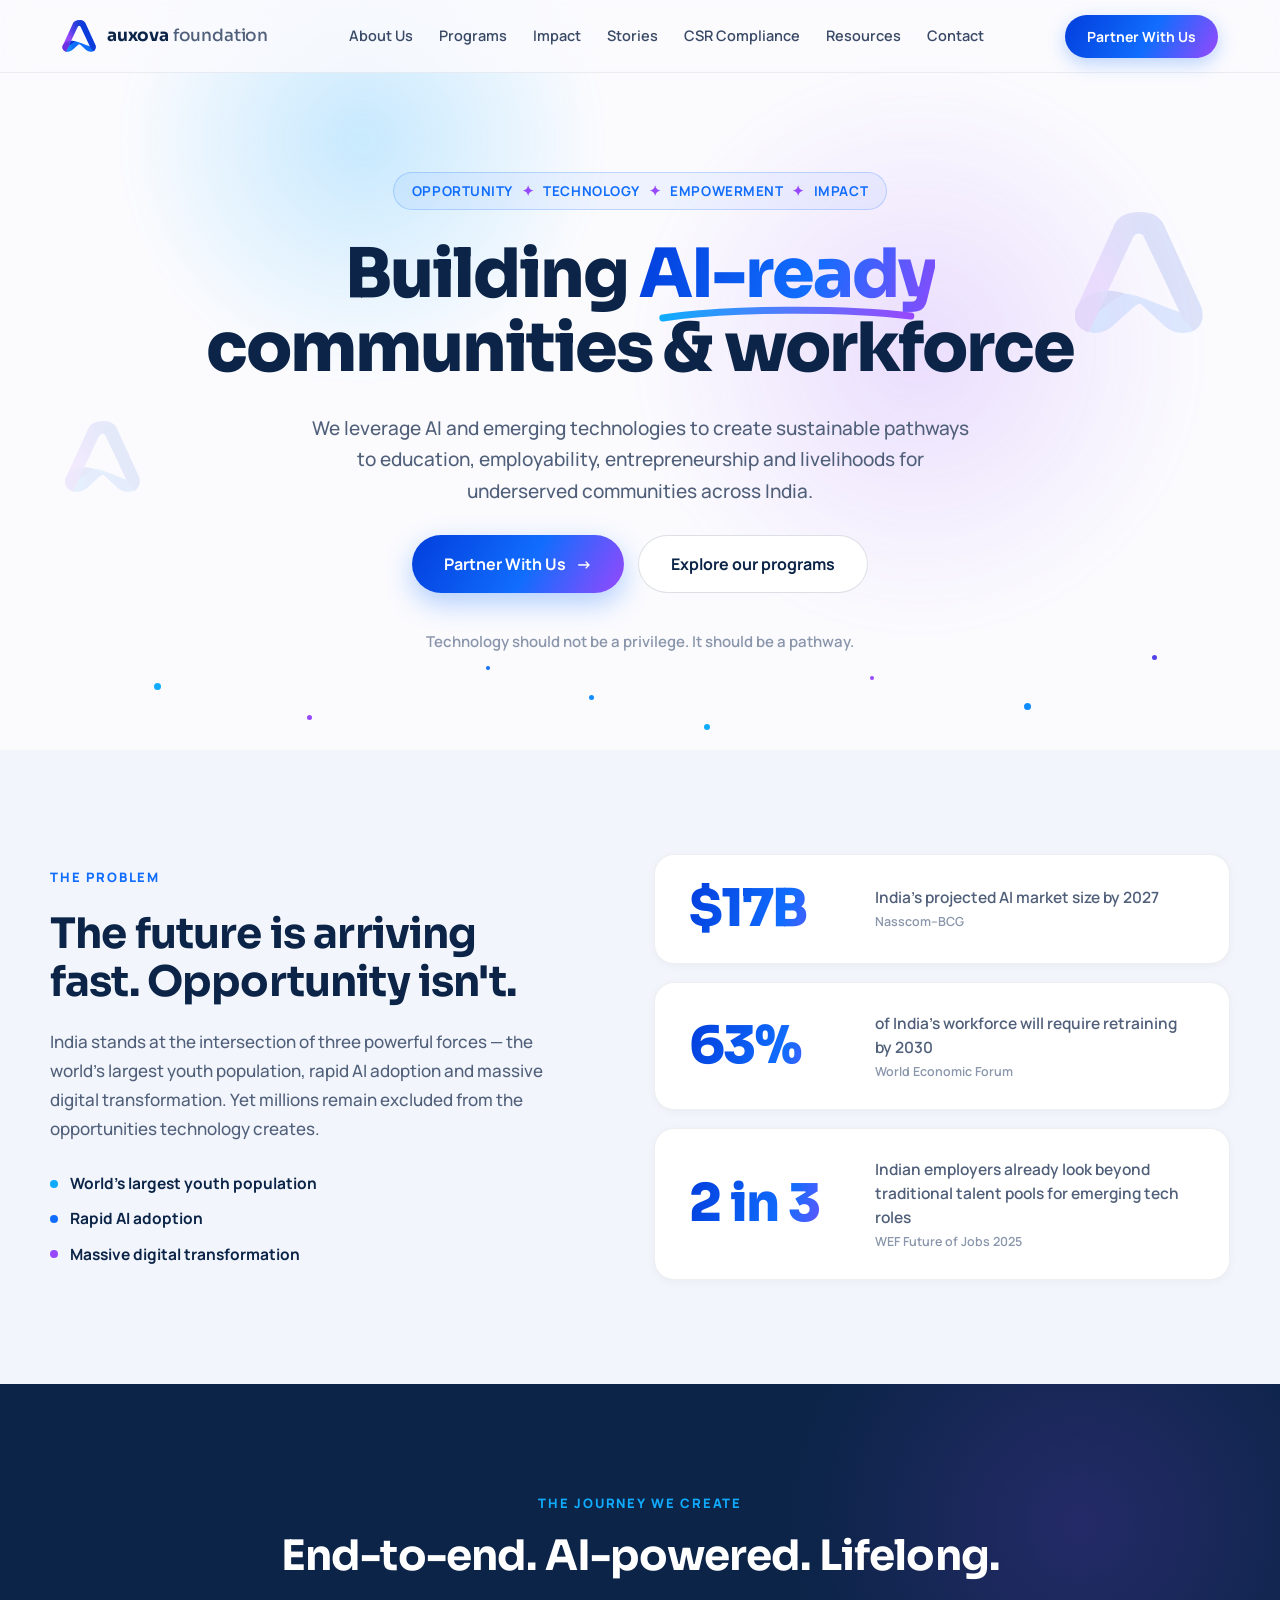
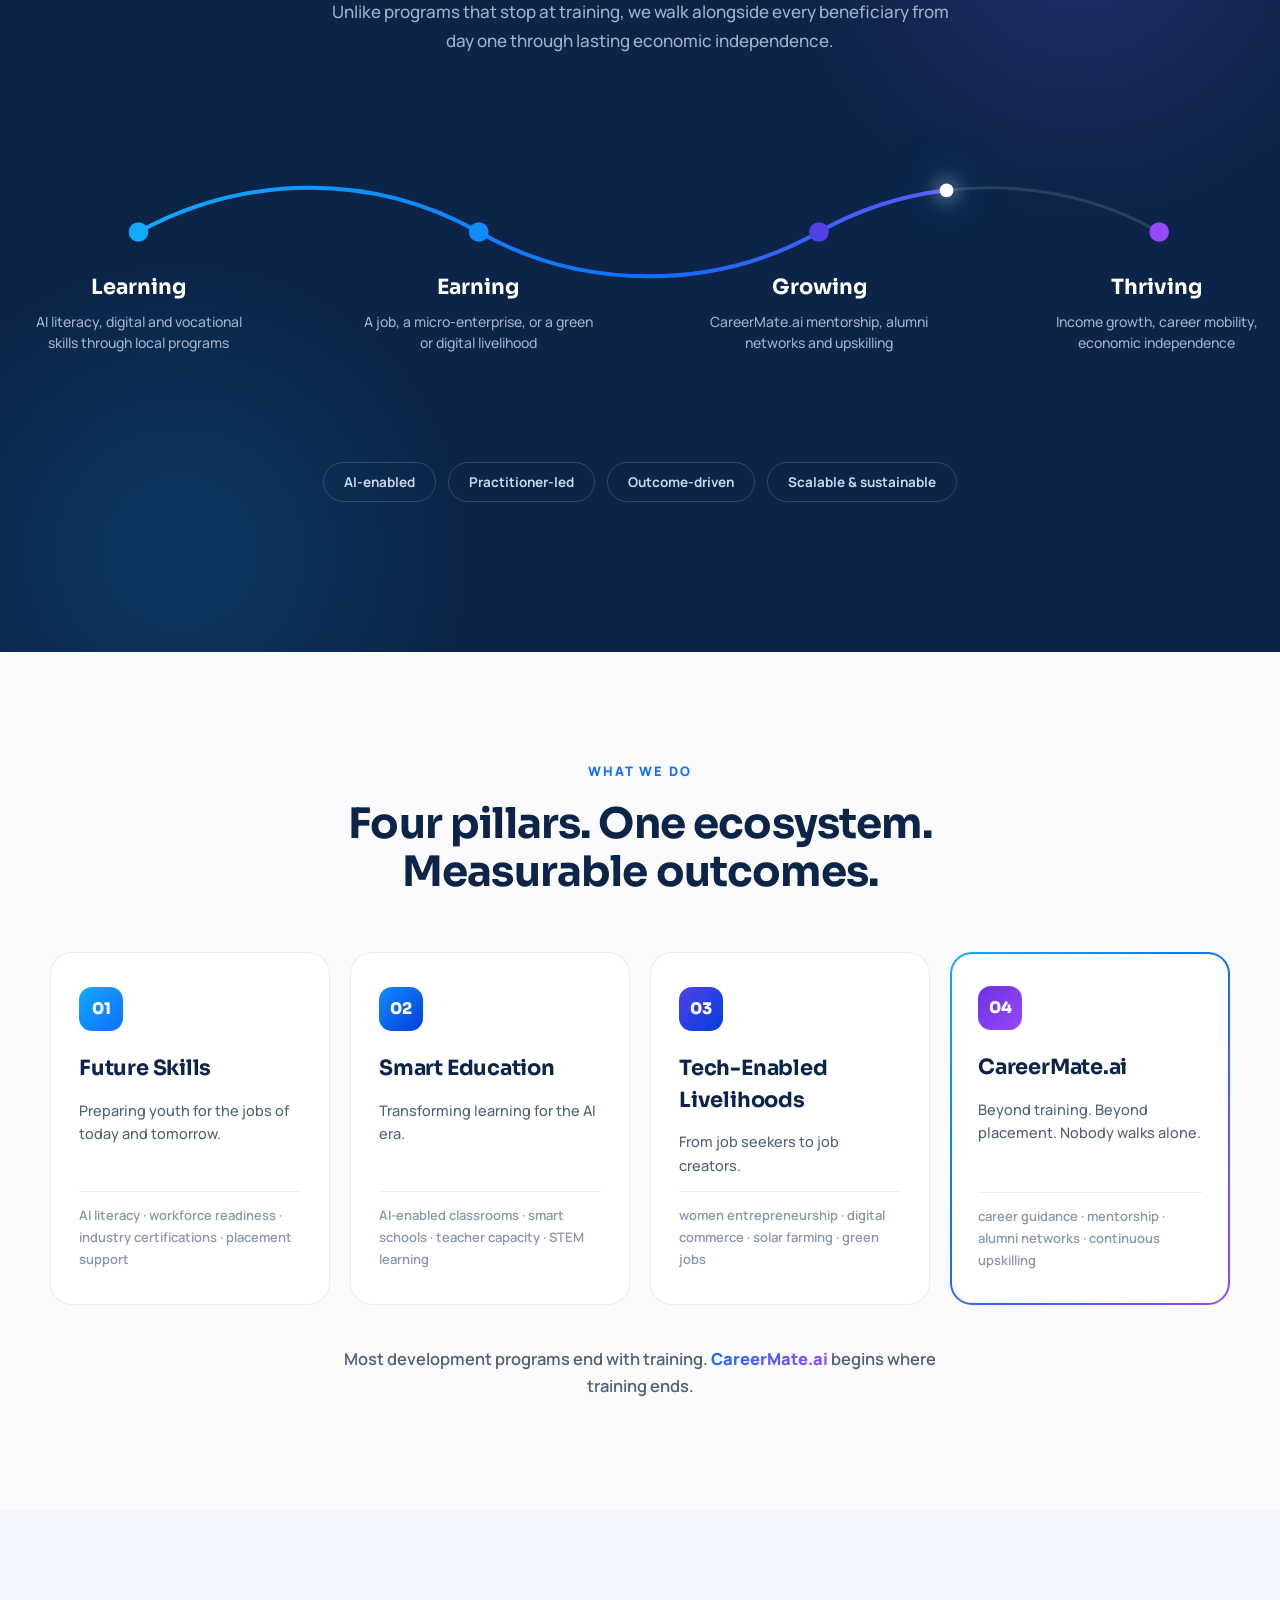
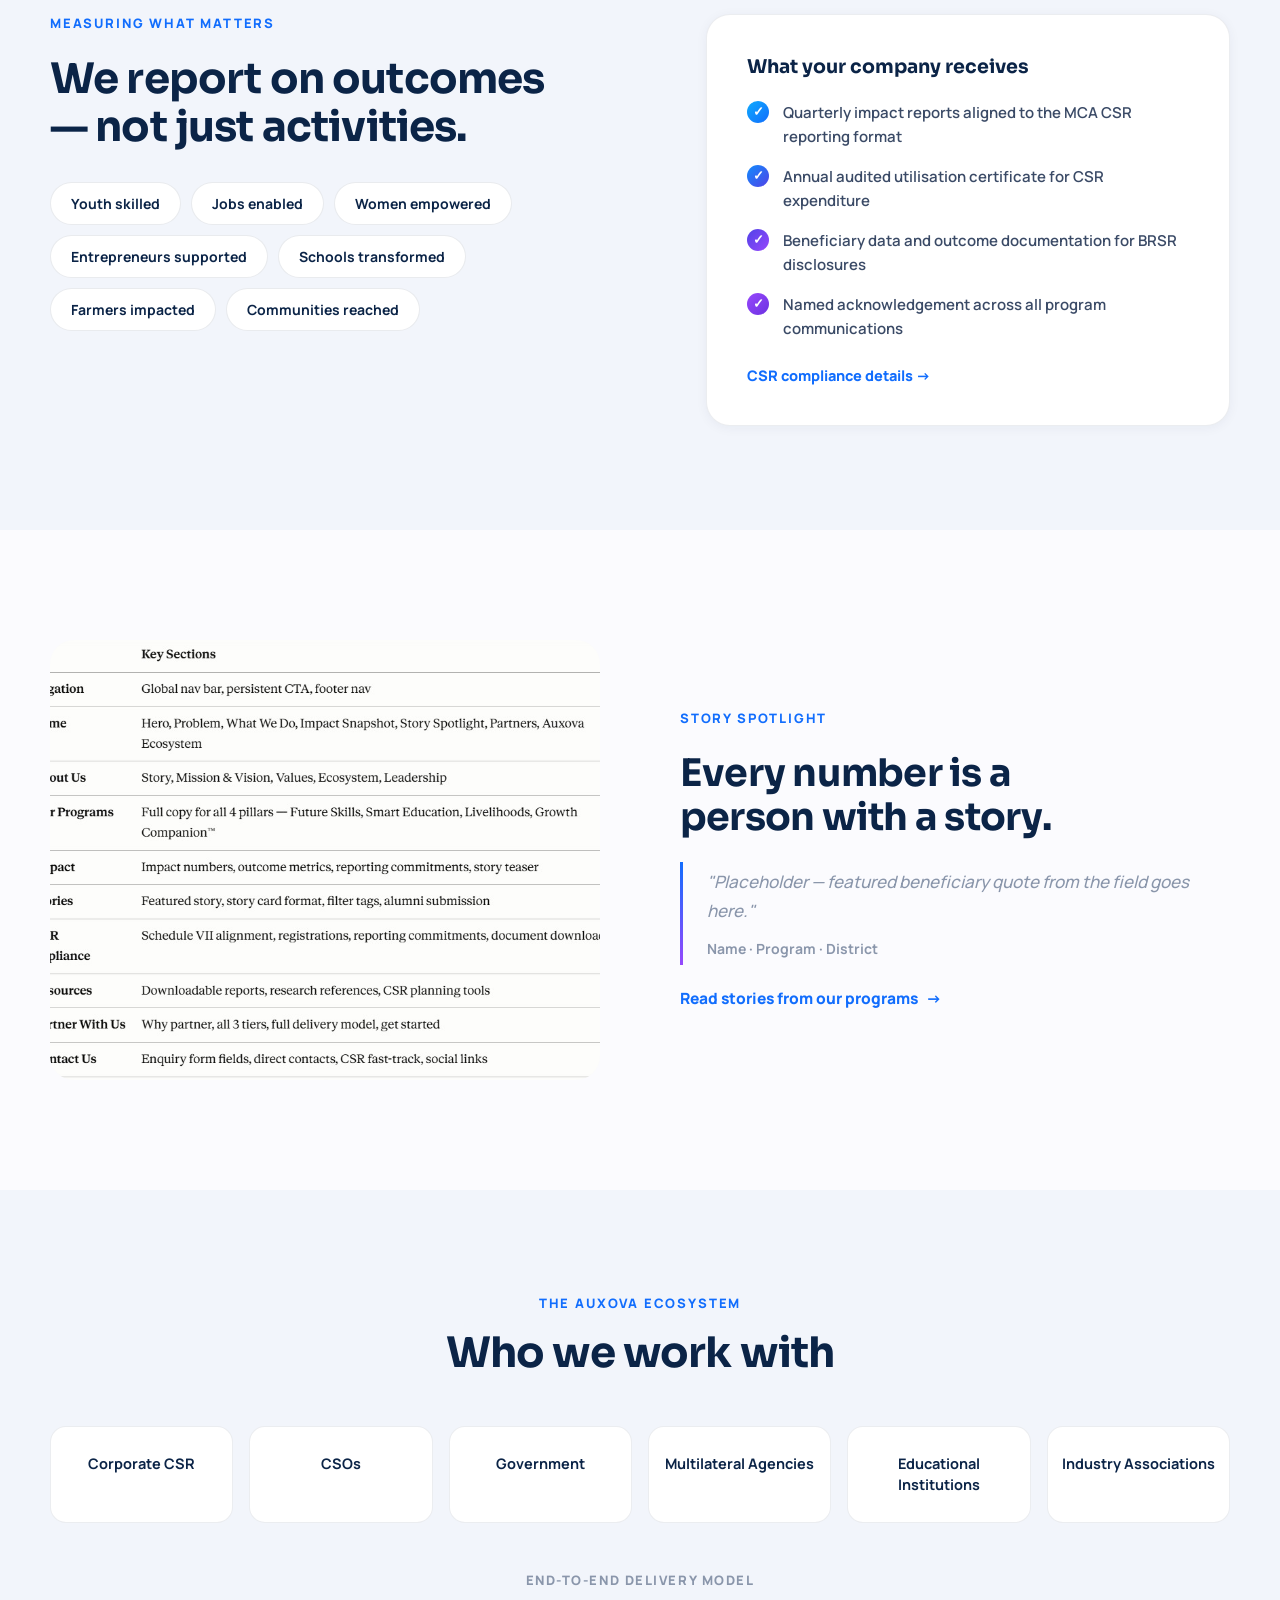
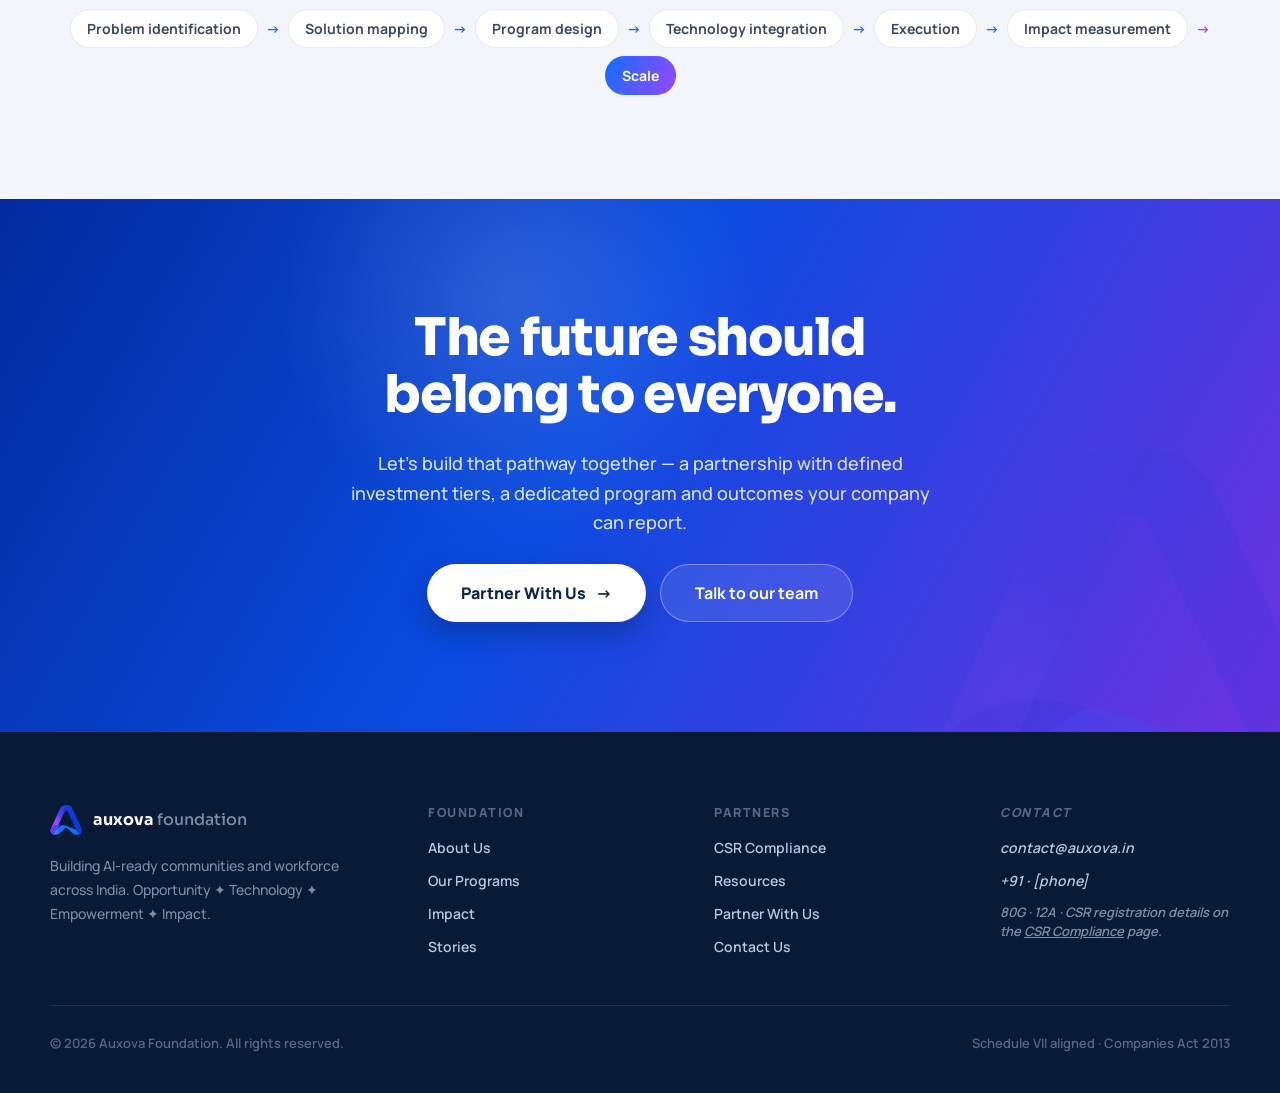
==== index.html @ a500183c "Initial commit: Auxova Foundation website Complete static website with all sections: navigation, her" ====
<!DOCTYPE html>
<html lang="en">
<head>
  <meta charset="UTF-8">
  <meta name="viewport" content="width=device-width, initial-scale=1.0">
  <meta http-equiv="X-UA-Compatible" content="IE=edge">

  <title>Auxova Foundation — Building AI-Ready Communities & Workforce</title>
  <meta name="description" content="Auxova Foundation leverages AI and emerging technologies to create sustainable pathways to education, employability, entrepreneurship and livelihoods for underserved communities across India.">
  <meta name="keywords" content="CSR India, AI education, vocational training, digital skilling, Schedule VII, Section 8 company, nonprofit India">
  <meta name="author" content="Auxova Foundation">
  <meta name="robots" content="index, follow">

  <!-- Open Graph -->
  <meta property="og:type" content="website">
  <meta property="og:url" content="https://auxova.in/">
  <meta property="og:title" content="Auxova Foundation — Building AI-Ready Communities & Workforce">
  <meta property="og:description" content="We leverage AI and emerging technologies to create sustainable pathways to education, employability, entrepreneurship and livelihoods for underserved communities across India.">
  <meta property="og:image" content="https://auxova.in/assets/og-image.jpg">
  <meta property="og:site_name" content="Auxova Foundation">

  <!-- Twitter Card -->
  <meta name="twitter:card" content="summary_large_image">
  <meta name="twitter:title" content="Auxova Foundation — Building AI-Ready Communities & Workforce">
  <meta name="twitter:description" content="We leverage AI and emerging technologies to create sustainable pathways to education, employability, entrepreneurship and livelihoods for underserved communities across India.">
  <meta name="twitter:image" content="https://auxova.in/assets/og-image.jpg">

  <!-- Favicon -->
  <link rel="icon" type="image/svg+xml" href="assets/auxova-mark.svg">
  <link rel="shortcut icon" href="assets/auxova-mark.svg">
  <link rel="apple-touch-icon" href="assets/auxova-mark.svg">

  <!-- Canonical -->
  <link rel="canonical" href="https://auxova.in/">

  <!-- Google Fonts -->
  <link rel="preconnect" href="https://fonts.googleapis.com">
  <link rel="preconnect" href="https://fonts.gstatic.com" crossorigin>
  <link href="https://fonts.googleapis.com/css2?family=Sora:wght@500;600;700;800&family=Manrope:wght@400;500;600;700;800&display=swap" rel="stylesheet">

  <!-- Stylesheet -->
  <link rel="stylesheet" href="css/style.css">
</head>
<body>

  <!-- ══════════════════════════════════════════════
       NAVIGATION
       ══════════════════════════════════════════════ -->
  <nav class="ax-nav" role="navigation" aria-label="Main navigation">
    <div class="ax-navbar">

      <!-- Logo -->
      <a href="#top" class="ax-nav-logo" aria-label="Auxova Foundation home">
        <img src="assets/auxova-mark.svg" alt="Auxova Foundation" width="34" height="34">
        <span class="ax-nav-logo-text">auxova <span>foundation</span></span>
      </a>

      <!-- Desktop Nav Links -->
      <nav class="ax-navlinks" aria-label="Site sections">
        <a href="#pillars">About Us</a>
        <a href="#pillars">Programs</a>
        <a href="#impact">Impact</a>
        <a href="#stories">Stories</a>
        <a href="#impact">CSR Compliance</a>
        <a href="#stories">Resources</a>
        <a href="#contact">Contact</a>
      </nav>

      <!-- CTA -->
      <a href="#contact" class="ax-navcta" aria-label="Partner with Auxova Foundation">Partner With Us</a>

      <!-- Hamburger (mobile) -->
      <button
        id="ax-hamburger"
        class="ax-hamburger"
        aria-label="Open navigation menu"
        aria-expanded="false"
        aria-controls="ax-mobile-menu"
      >
        <span aria-hidden="true"></span>
        <span aria-hidden="true"></span>
        <span aria-hidden="true"></span>
      </button>
    </div>

    <!-- Mobile Menu -->
    <div id="ax-mobile-menu" class="ax-mobile-menu" role="menu" aria-label="Mobile navigation">
      <a href="#pillars" role="menuitem">About Us</a>
      <a href="#pillars" role="menuitem">Programs</a>
      <a href="#impact" role="menuitem">Impact</a>
      <a href="#stories" role="menuitem">Stories</a>
      <a href="#impact" role="menuitem">CSR Compliance</a>
      <a href="#stories" role="menuitem">Resources</a>
      <a href="#contact" role="menuitem">Contact</a>
    </div>
  </nav>

  <!-- ══════════════════════════════════════════════
       HERO
       ══════════════════════════════════════════════ -->
  <header id="top" class="ax-hero" aria-label="Hero section">

    <!-- Background orbs -->
    <div class="ax-hero-orb ax-hero-orb--left" aria-hidden="true"></div>
    <div class="ax-hero-orb ax-hero-orb--right" aria-hidden="true"></div>

    <!-- Floating decorative marks (desktop only) -->
    <img
      class="ax-hero-mark ax-hero-mark--right"
      src="assets/auxova-mark.svg"
      alt=""
      aria-hidden="true"
    >
    <img
      class="ax-hero-mark ax-hero-mark--left"
      src="assets/auxova-mark.svg"
      alt=""
      aria-hidden="true"
    >

    <!-- Particle dots -->
    <div class="ax-hero-particles" aria-hidden="true">
      <span class="ax-particle" style="left:12%;bottom:60px;width:7px;height:7px;background:#10ABFD;animation:axParticle 11s linear 0s infinite;"></span>
      <span class="ax-particle" style="left:24%;bottom:30px;width:5px;height:5px;background:#9748FC;animation:axParticle 14s linear 2.2s infinite;"></span>
      <span class="ax-particle" style="left:38%;bottom:80px;width:4px;height:4px;background:#116DFD;animation:axParticle 12s linear 4.6s infinite;"></span>
      <span class="ax-particle" style="left:55%;bottom:20px;width:6px;height:6px;background:#10ABFD;animation:axParticle 13s linear 1.1s infinite;"></span>
      <span class="ax-particle" style="left:68%;bottom:70px;width:4px;height:4px;background:#9748FC;animation:axParticle 10s linear 3.4s infinite;"></span>
      <span class="ax-particle" style="left:80%;bottom:40px;width:7px;height:7px;background:#118CFD;animation:axParticle 15s linear 5.8s infinite;"></span>
      <span class="ax-particle" style="left:90%;bottom:90px;width:5px;height:5px;background:#5042E7;animation:axParticle 12s linear 7.2s infinite;"></span>
      <span class="ax-particle" style="left:46%;bottom:50px;width:5px;height:5px;background:#118CFD;animation:axParticle 16s linear 8.5s infinite;"></span>
    </div>

    <!-- Hero Content -->
    <div class="ax-hero-content">

      <!-- Tag pill -->
      <div class="ax-hero-tag" role="text">
        <span>OPPORTUNITY</span>
        <span class="diamond" aria-hidden="true">✦</span>
        <span>TECHNOLOGY</span>
        <span class="diamond" aria-hidden="true">✦</span>
        <span>EMPOWERMENT</span>
        <span class="diamond" aria-hidden="true">✦</span>
        <span>IMPACT</span>
      </div>

      <!-- H1 -->
      <h1 class="ax-hero-h1">
        Building
        <span class="ax-shimmer-text">
          AI-ready
          <!-- SVG underline beneath AI-ready -->
          <svg
            class="ax-underline-svg"
            viewBox="0 0 260 22"
            aria-hidden="true"
            focusable="false"
          >
            <defs>
              <linearGradient id="axhg" x1="0" y1="0" x2="1" y2="0">
                <stop offset="0" stop-color="#10ABFD"></stop>
                <stop offset="1" stop-color="#9748FC"></stop>
              </linearGradient>
            </defs>
            <path
              class="ax-underline-path"
              d="M 6 14 C 70 4 190 4 254 12"
              fill="none"
              stroke="url(#axhg)"
              stroke-width="7"
              stroke-linecap="round"
              pathLength="1"
              stroke-dasharray="1"
              stroke-dashoffset="1"
            ></path>
          </svg>
        </span>
        communities &amp; workforce
      </h1>

      <!-- Subtitle -->
      <p class="ax-hero-sub">
        We leverage AI and emerging technologies to create sustainable pathways to education, employability, entrepreneurship and livelihoods for underserved communities across India.
      </p>

      <!-- CTAs -->
      <div class="ax-hero-ctas">
        <a href="#contact" class="ax-btn-primary">
          Partner With Us <span aria-hidden="true">→</span>
        </a>
        <a href="#pillars" class="ax-btn-secondary">
          Explore our programs
        </a>
      </div>

      <!-- Tagline -->
      <p class="ax-hero-tagline">
        Technology should not be a privilege. It should be a pathway.
      </p>
    </div>
  </header>

  <!-- ══════════════════════════════════════════════
       PROBLEM SECTION
       ══════════════════════════════════════════════ -->
  <section id="problem" class="ax-problem" aria-labelledby="problem-title">
    <div class="ax-container ax-problem-grid">

      <!-- Left: Text -->
      <div class="ax-problem-left" data-reveal="0">
        <span class="ax-label">The Problem</span>
        <h2 id="problem-title" class="ax-h2">
          The future is arriving fast. Opportunity isn't.
        </h2>
        <p style="font-size:17px;line-height:1.7;color:#51607A;font-weight:500;text-wrap:pretty;">
          India stands at the intersection of three powerful forces — the world's largest youth population, rapid AI adoption and massive digital transformation. Yet millions remain excluded from the opportunities technology creates.
        </p>
        <ul class="ax-bullets" aria-label="Key challenges">
          <li class="ax-bullet">
            <span class="ax-bullet-dot" style="background:#10ABFD;" aria-hidden="true"></span>
            World's largest youth population
          </li>
          <li class="ax-bullet">
            <span class="ax-bullet-dot" style="background:#116DFD;" aria-hidden="true"></span>
            Rapid AI adoption
          </li>
          <li class="ax-bullet">
            <span class="ax-bullet-dot" style="background:#9748FC;" aria-hidden="true"></span>
            Massive digital transformation
          </li>
        </ul>
      </div>

      <!-- Right: Stat Cards -->
      <div id="ax-stats" class="ax-stat-cards" aria-label="Key statistics">

        <div class="ax-stat-card" data-reveal="0">
          <div class="ax-stat-num" aria-label="17 billion dollars">
            $<span id="counter-17">0</span>B
          </div>
          <div class="ax-stat-desc">
            India's projected AI market size by 2027
            <span class="ax-stat-source">Nasscom–BCG</span>
          </div>
        </div>

        <div class="ax-stat-card" data-reveal="120">
          <div class="ax-stat-num" aria-label="63 percent">
            <span id="counter-63">0</span>%
          </div>
          <div class="ax-stat-desc">
            of India's workforce will require retraining by 2030
            <span class="ax-stat-source">World Economic Forum</span>
          </div>
        </div>

        <div class="ax-stat-card" data-reveal="240">
          <div class="ax-stat-num" aria-label="2 in 3">2 in 3</div>
          <div class="ax-stat-desc">
            Indian employers already look beyond traditional talent pools for emerging tech roles
            <span class="ax-stat-source">WEF Future of Jobs 2025</span>
          </div>
        </div>

      </div>
    </div>
  </section>

  <!-- ══════════════════════════════════════════════
       JOURNEY SECTION
       ══════════════════════════════════════════════ -->
  <section id="ax-journey" class="ax-journey" aria-labelledby="journey-title">

    <!-- Corner orbs -->
    <div class="ax-journey-orb ax-journey-orb--tr" aria-hidden="true"></div>
    <div class="ax-journey-orb ax-journey-orb--bl" aria-hidden="true"></div>

    <div class="ax-container" style="position:relative;">

      <!-- Header -->
      <div class="ax-journey-header" data-reveal="0">
        <span class="ax-label" style="color:#10ABFD;">The Journey We Create</span>
        <h2 id="journey-title" class="ax-h2" style="color:#fff;">
          End-to-end. AI-powered. Lifelong.
        </h2>
        <p class="ax-journey-subtitle">
          Unlike programs that stop at training, we walk alongside every beneficiary from day one through lasting economic independence.
        </p>
      </div>

      <!-- SVG Path + Labels -->
      <div class="ax-journey-wrap" aria-label="Learning journey: Learning, Earning, Growing, Thriving">

        <svg
          class="ax-journey-svg"
          viewBox="0 0 1200 300"
          aria-hidden="true"
          focusable="false"
          role="img"
        >
          <defs>
            <linearGradient id="axjg" x1="0" y1="0" x2="1" y2="0">
              <stop offset="0" stop-color="#10ABFD"></stop>
              <stop offset="0.5" stop-color="#116DFD"></stop>
              <stop offset="1" stop-color="#9748FC"></stop>
            </linearGradient>
          </defs>

          <!-- Background path -->
          <path
            d="M 90 150 C 200 90 330 90 436 150 C 542 210 676 210 782 150 C 888 90 1022 90 1128 150"
            fill="none"
            stroke="rgba(255,255,255,0.12)"
            stroke-width="3"
            stroke-linecap="round"
          ></path>

          <!-- Animated gradient path -->
          <path
            id="ax-journey-path"
            d="M 90 150 C 200 90 330 90 436 150 C 542 210 676 210 782 150 C 888 90 1022 90 1128 150"
            fill="none"
            stroke="url(#axjg)"
            stroke-width="4"
            stroke-linecap="round"
            pathLength="1"
            stroke-dasharray="1"
            stroke-dashoffset="1"
          ></path>

          <!-- Node circles (filled) -->
          <circle cx="90"   cy="150" r="9" fill="#10ABFD"></circle>
          <circle cx="436"  cy="150" r="9" fill="#118CFD"></circle>
          <circle cx="782"  cy="150" r="9" fill="#5042E7"></circle>
          <circle cx="1128" cy="150" r="9" fill="#9748FC"></circle>

          <!-- Node pulse rings -->
          <circle
            cx="90" cy="150" r="9"
            class="ax-node-pulse"
            stroke="#10ABFD"
            style="transform-origin:90px 150px;animation:axPulse 2.6s ease-out infinite;"
          ></circle>
          <circle
            cx="436" cy="150" r="9"
            class="ax-node-pulse"
            stroke="#118CFD"
            style="transform-origin:436px 150px;animation:axPulse 2.6s ease-out .65s infinite;"
          ></circle>
          <circle
            cx="782" cy="150" r="9"
            class="ax-node-pulse"
            stroke="#5042E7"
            style="transform-origin:782px 150px;animation:axPulse 2.6s ease-out 1.3s infinite;"
          ></circle>
          <circle
            cx="1128" cy="150" r="9"
            class="ax-node-pulse"
            stroke="#9748FC"
            style="transform-origin:1128px 150px;animation:axPulse 2.6s ease-out 1.95s infinite;"
          ></circle>

          <!-- Traveling dot (hidden until animation starts) -->
          <circle
            id="ax-journey-dot"
            cx="90" cy="150" r="7"
            fill="#ffffff"
            style="display:none;filter:drop-shadow(0 0 10px rgba(255,255,255,.9)) drop-shadow(0 0 22px rgba(17,140,253,.8));"
          ></circle>
        </svg>

        <!-- Journey Labels -->
        <div class="ax-journey-labels" role="list">

          <div class="ax-journey-label" role="listitem" style="left:7.5%;">
            <span class="ax-journey-label-title">Learning</span>
            <span class="ax-journey-label-desc">AI literacy, digital and vocational skills through local programs</span>
          </div>

          <div class="ax-journey-label" role="listitem" style="left:36.3%;">
            <span class="ax-journey-label-title">Earning</span>
            <span class="ax-journey-label-desc">A job, a micro-enterprise, or a green or digital livelihood</span>
          </div>

          <div class="ax-journey-label" role="listitem" style="left:65.2%;">
            <span class="ax-journey-label-title">Growing</span>
            <span class="ax-journey-label-desc">CareerMate.ai mentorship, alumni networks and upskilling</span>
          </div>

          <div class="ax-journey-label" role="listitem" style="left:93.8%;">
            <span class="ax-journey-label-title">Thriving</span>
            <span class="ax-journey-label-desc">Income growth, career mobility, economic independence</span>
          </div>

        </div>
      </div>

      <!-- Chips -->
      <div class="ax-journey-chips" data-reveal="0" aria-label="Program attributes">
        <span class="ax-journey-chip">AI-enabled</span>
        <span class="ax-journey-chip">Practitioner-led</span>
        <span class="ax-journey-chip">Outcome-driven</span>
        <span class="ax-journey-chip">Scalable &amp; sustainable</span>
      </div>

    </div>
  </section>

  <!-- ══════════════════════════════════════════════
       PILLARS — WHAT WE DO
       ══════════════════════════════════════════════ -->
  <section id="pillars" class="ax-pillars" aria-labelledby="pillars-title">
    <div class="ax-container">

      <div class="ax-pillars-header" data-reveal="0">
        <span class="ax-label">What We Do</span>
        <h2 id="pillars-title" class="ax-h2">
          Four pillars. One ecosystem.<br>Measurable outcomes.
        </h2>
      </div>

      <div class="ax-cards-grid" role="list" aria-label="Program pillars">

        <!-- Card 1: Future Skills -->
        <article class="ax-pillar-card" data-reveal="0" role="listitem">
          <div
            class="ax-pillar-badge"
            style="background:linear-gradient(135deg,#10ABFD,#116DFD);"
            aria-hidden="true"
          >01</div>
          <h3 class="ax-pillar-h3">Future Skills</h3>
          <p class="ax-pillar-desc">Preparing youth for the jobs of today and tomorrow.</p>
          <p class="ax-pillar-tags">AI literacy · workforce readiness · industry certifications · placement support</p>
        </article>

        <!-- Card 2: Smart Education -->
        <article class="ax-pillar-card" data-reveal="100" role="listitem">
          <div
            class="ax-pillar-badge"
            style="background:linear-gradient(135deg,#118CFD,#023EDC);"
            aria-hidden="true"
          >02</div>
          <h3 class="ax-pillar-h3">Smart Education</h3>
          <p class="ax-pillar-desc">Transforming learning for the AI era.</p>
          <p class="ax-pillar-tags">AI-enabled classrooms · smart schools · teacher capacity · STEM learning</p>
        </article>

        <!-- Card 3: Tech-Enabled Livelihoods -->
        <article class="ax-pillar-card" data-reveal="200" role="listitem">
          <div
            class="ax-pillar-badge"
            style="background:linear-gradient(135deg,#5042E7,#023EDC);"
            aria-hidden="true"
          >03</div>
          <h3 class="ax-pillar-h3">Tech-Enabled Livelihoods</h3>
          <p class="ax-pillar-desc">From job seekers to job creators.</p>
          <p class="ax-pillar-tags">women entrepreneurship · digital commerce · solar farming · green jobs</p>
        </article>

        <!-- Card 4: CareerMate.ai (gradient border) -->
        <div class="ax-pillar-card--gradient-border" data-reveal="300" role="listitem">
          <article class="ax-pillar-card--inner">
            <div
              class="ax-pillar-badge"
              style="background:linear-gradient(135deg,#6C31E1,#9748FC);"
              aria-hidden="true"
            >04</div>
            <h3 class="ax-pillar-h3">CareerMate.ai</h3>
            <p class="ax-pillar-desc">Beyond training. Beyond placement. Nobody walks alone.</p>
            <p class="ax-pillar-tags">career guidance · mentorship · alumni networks · continuous upskilling</p>
          </article>
        </div>

      </div>

      <p class="ax-pillars-footnote" data-reveal="0">
        Most development programs end with training.
        <span class="gradient-text">CareerMate.ai</span>
        begins where training ends.
      </p>

    </div>
  </section>

  <!-- ══════════════════════════════════════════════
       IMPACT SECTION
       ══════════════════════════════════════════════ -->
  <section id="impact" class="ax-impact" aria-labelledby="impact-title">
    <div class="ax-container ax-impact-grid">

      <!-- Left: Outcomes -->
      <div class="ax-impact-left" data-reveal="0">
        <span class="ax-label">Measuring What Matters</span>
        <h2 id="impact-title" class="ax-h2">
          We report on outcomes — not just activities.
        </h2>
        <div class="ax-impact-tags" role="list" aria-label="Impact categories">
          <span class="ax-impact-tag" role="listitem">Youth skilled</span>
          <span class="ax-impact-tag" role="listitem">Jobs enabled</span>
          <span class="ax-impact-tag" role="listitem">Women empowered</span>
          <span class="ax-impact-tag" role="listitem">Entrepreneurs supported</span>
          <span class="ax-impact-tag" role="listitem">Schools transformed</span>
          <span class="ax-impact-tag" role="listitem">Farmers impacted</span>
          <span class="ax-impact-tag" role="listitem">Communities reached</span>
        </div>
      </div>

      <!-- Right: What Companies Receive -->
      <div class="ax-impact-card" data-reveal="140">
        <h3 class="ax-impact-card-title">What your company receives</h3>
        <ul class="ax-check-list" aria-label="Benefits for corporate partners">

          <li class="ax-check-item">
            <span
              class="ax-check-icon"
              style="background:linear-gradient(135deg,#10ABFD,#116DFD);"
              aria-hidden="true"
            >&#10003;</span>
            <span class="ax-check-text">Quarterly impact reports aligned to the MCA CSR reporting format</span>
          </li>

          <li class="ax-check-item">
            <span
              class="ax-check-icon"
              style="background:linear-gradient(135deg,#118CFD,#5042E7);"
              aria-hidden="true"
            >&#10003;</span>
            <span class="ax-check-text">Annual audited utilisation certificate for CSR expenditure</span>
          </li>

          <li class="ax-check-item">
            <span
              class="ax-check-icon"
              style="background:linear-gradient(135deg,#5042E7,#9748FC);"
              aria-hidden="true"
            >&#10003;</span>
            <span class="ax-check-text">Beneficiary data and outcome documentation for BRSR disclosures</span>
          </li>

          <li class="ax-check-item">
            <span
              class="ax-check-icon"
              style="background:linear-gradient(135deg,#9748FC,#6C31E1);"
              aria-hidden="true"
            >&#10003;</span>
            <span class="ax-check-text">Named acknowledgement across all program communications</span>
          </li>

        </ul>
        <a href="#contact" class="ax-impact-link">CSR compliance details &#8594;</a>
      </div>

    </div>
  </section>

  <!-- ══════════════════════════════════════════════
       STORY SPOTLIGHT
       ══════════════════════════════════════════════ -->
  <section id="stories" class="ax-stories" aria-labelledby="stories-title">
    <div class="ax-container ax-stories-grid">

      <!-- Left: Photo -->
      <div data-reveal="0">
        <img
          class="ax-story-image"
          src="assets/story-photo.jpeg"
          alt="A program beneficiary at an Auxova Foundation field program"
          loading="lazy"
        >
      </div>

      <!-- Right: Quote -->
      <div class="ax-story-right" data-reveal="140">
        <span class="ax-label">Story Spotlight</span>
        <h2 id="stories-title" class="ax-story-h2">
          Every number is a person with a story.
        </h2>

        <blockquote class="ax-blockquote">
          <p>"Placeholder — featured beneficiary quote from the field goes here."</p>
          <cite>Name &middot; Program &middot; District</cite>
        </blockquote>

        <a href="#stories" class="ax-story-link">
          Read stories from our programs <span aria-hidden="true">&#8594;</span>
        </a>
      </div>

    </div>
  </section>

  <!-- ══════════════════════════════════════════════
       PARTNERS + DELIVERY MODEL
       ══════════════════════════════════════════════ -->
  <section id="partners" class="ax-partners" aria-labelledby="partners-title">
    <div class="ax-container ax-partners-inner">

      <!-- Header -->
      <div class="ax-partners-header" data-reveal="0">
        <span class="ax-label">The Auxova Ecosystem</span>
        <h2 id="partners-title" class="ax-h2">Who we work with</h2>
      </div>

      <!-- Partner type cards -->
      <div class="ax-partner-cards" data-reveal="80" role="list" aria-label="Partner types">
        <div class="ax-partner-card" role="listitem">Corporate CSR</div>
        <div class="ax-partner-card" role="listitem">CSOs</div>
        <div class="ax-partner-card" role="listitem">Government</div>
        <div class="ax-partner-card" role="listitem">Multilateral Agencies</div>
        <div class="ax-partner-card" role="listitem">Educational Institutions</div>
        <div class="ax-partner-card" role="listitem">Industry Associations</div>
      </div>

      <!-- Delivery Model Flow -->
      <div class="ax-delivery-model" data-reveal="160">
        <span class="ax-delivery-label">End-to-End Delivery Model</span>
        <div class="ax-delivery-flow" role="list" aria-label="Delivery model steps">
          <span class="ax-delivery-step" role="listitem">Problem identification</span>
          <span class="ax-delivery-arrow" aria-hidden="true">&#8594;</span>
          <span class="ax-delivery-step" role="listitem">Solution mapping</span>
          <span class="ax-delivery-arrow" aria-hidden="true">&#8594;</span>
          <span class="ax-delivery-step" role="listitem">Program design</span>
          <span class="ax-delivery-arrow" aria-hidden="true">&#8594;</span>
          <span class="ax-delivery-step" role="listitem">Technology integration</span>
          <span class="ax-delivery-arrow" aria-hidden="true">&#8594;</span>
          <span class="ax-delivery-step" role="listitem">Execution</span>
          <span class="ax-delivery-arrow" aria-hidden="true">&#8594;</span>
          <span class="ax-delivery-step" role="listitem">Impact measurement</span>
          <span class="ax-delivery-arrow ax-delivery-arrow--purple" aria-hidden="true">&#8594;</span>
          <span class="ax-delivery-step ax-delivery-step--cta" role="listitem">Scale</span>
        </div>
      </div>

    </div>
  </section>

  <!-- ══════════════════════════════════════════════
       CTA SECTION
       ══════════════════════════════════════════════ -->
  <section id="contact" class="ax-cta" aria-labelledby="cta-title">

    <!-- Decorative elements -->
    <img
      class="ax-cta-mark"
      src="assets/auxova-mark.svg"
      alt=""
      aria-hidden="true"
    >
    <div class="ax-cta-orb" aria-hidden="true"></div>

    <!-- Content -->
    <div class="ax-cta-content" data-reveal="0">
      <h2 id="cta-title" class="ax-h2-big">
        The future should belong to everyone.
      </h2>
      <p class="ax-cta-sub">
        Let's build that pathway together — a partnership with defined investment tiers, a dedicated program and outcomes your company can report.
      </p>
      <div class="ax-cta-buttons">
        <a href="#contact" class="ax-btn-cta-primary">
          Partner With Us <span aria-hidden="true">&#8594;</span>
        </a>
        <a href="#contact" class="ax-btn-cta-secondary">
          Talk to our team
        </a>
      </div>
    </div>

  </section>

  <!-- ══════════════════════════════════════════════
       FOOTER
       ══════════════════════════════════════════════ -->
  <footer class="ax-footer" aria-label="Site footer">
    <div class="ax-container">

      <div class="ax-footer-grid">

        <!-- Brand column -->
        <div class="ax-footer-brand">
          <div class="ax-footer-logo">
            <img src="assets/auxova-mark.svg" alt="Auxova Foundation" width="32" height="32">
            <span class="ax-footer-logo-text">
              auxova <span>foundation</span>
            </span>
          </div>
          <p class="ax-footer-tagline">
            Building AI-ready communities and workforce across India.
            Opportunity &#10022; Technology &#10022; Empowerment &#10022; Impact.
          </p>
        </div>

        <!-- Foundation links -->
        <nav class="ax-footer-col" aria-label="Foundation links">
          <span class="ax-footer-col-label">Foundation</span>
          <a href="#top">About Us</a>
          <a href="#pillars">Our Programs</a>
          <a href="#impact">Impact</a>
          <a href="#stories">Stories</a>
        </nav>

        <!-- Partner links -->
        <nav class="ax-footer-col" aria-label="Partner links">
          <span class="ax-footer-col-label">Partners</span>
          <a href="#impact">CSR Compliance</a>
          <a href="#stories">Resources</a>
          <a href="#contact">Partner With Us</a>
          <a href="#contact">Contact Us</a>
        </nav>

        <!-- Contact -->
        <address class="ax-footer-col-contact" aria-label="Contact information">
          <span class="ax-footer-col-label">Contact</span>
          <span>contact@auxova.in</span>
          <span>+91 &middot; [phone]</span>
          <span class="ax-footer-reg">
            80G &middot; 12A &middot; CSR registration details on the
            <a href="#impact" style="color:#7C8DA9;text-decoration:underline;">CSR Compliance</a> page.
          </span>
        </address>

      </div>

      <!-- Bottom bar -->
      <div class="ax-footer-bar">
        <span>&copy; 2026 Auxova Foundation. All rights reserved.</span>
        <span>Schedule VII aligned &middot; Companies Act 2013</span>
      </div>

    </div>
  </footer>

  <!-- JavaScript -->
  <script src="js/main.js"></script>

</body>
</html>
---- css/style.css ----
/* ============================================================
   Auxova Foundation — Global Stylesheet
   ============================================================ */

/* ---------- Reset & Base ---------- */
*, *::before, *::after {
  box-sizing: border-box;
  margin: 0;
  padding: 0;
}

html {
  scroll-behavior: smooth;
  -webkit-text-size-adjust: 100%;
}

body {
  font-family: 'Manrope', sans-serif;
  color: #0B2447;
  background: #FBFBFE;
  -webkit-font-smoothing: antialiased;
  -moz-osx-font-smoothing: grayscale;
  line-height: 1.5;
}

a {
  text-decoration: none;
  color: inherit;
}

img, svg {
  display: block;
  max-width: 100%;
}

button {
  font-family: inherit;
  cursor: pointer;
  border: none;
  background: none;
}

ul, ol {
  list-style: none;
}

::selection {
  background: #116DFD;
  color: #fff;
}

/* ---------- Keyframe Animations ---------- */
@keyframes axDrift1 {
  0%, 100% { transform: translate(0, 0) scale(1); }
  50% { transform: translate(60px, -40px) scale(1.15); }
}

@keyframes axDrift2 {
  0%, 100% { transform: translate(0, 0) scale(1); }
  50% { transform: translate(-70px, 50px) scale(1.1); }
}

@keyframes axPulse {
  0% { transform: scale(1); opacity: .55; }
  100% { transform: scale(2.2); opacity: 0; }
}

@keyframes axRise {
  from { opacity: 0; transform: translateY(28px); }
  to { opacity: 1; transform: none; }
}

@keyframes axFloatA {
  0%, 100% { transform: translateY(0) rotate(8deg); }
  50% { transform: translateY(-22px) rotate(11deg); }
}

@keyframes axShimmer {
  0% { background-position: 0% 50%; }
  100% { background-position: 200% 50%; }
}

@keyframes axParticle {
  0% { transform: translateY(0); opacity: 0; }
  12% { opacity: 1; }
  85% { opacity: 1; }
  100% { transform: translateY(-620px); opacity: 0; }
}

@keyframes axUnderline {
  from { stroke-dashoffset: 1; }
  to { stroke-dashoffset: 0; }
}

/* ---------- Typography Helpers ---------- */
.ax-label {
  font-size: 13px;
  font-weight: 800;
  letter-spacing: .14em;
  color: #116DFD;
  text-transform: uppercase;
}

.ax-h2 {
  font-family: 'Sora', sans-serif;
  font-size: 42px;
  line-height: 1.15;
  font-weight: 700;
  letter-spacing: -0.02em;
  text-wrap: balance;
}

.ax-h2-big {
  font-family: 'Sora', sans-serif;
  font-size: 52px;
  line-height: 1.1;
  font-weight: 800;
  letter-spacing: -0.025em;
  color: #fff;
  text-wrap: balance;
}

/* ---------- Layout Helpers ---------- */
.ax-container {
  max-width: 1180px;
  margin: 0 auto;
}

/* ---------- Focus Styles (Accessibility) ---------- */
:focus-visible {
  outline: 2px solid #116DFD;
  outline-offset: 3px;
  border-radius: 4px;
}

/* ============================================================
   NAVIGATION
   ============================================================ */
.ax-nav {
  position: fixed;
  top: 0;
  left: 0;
  right: 0;
  z-index: 50;
  background: rgba(251, 251, 254, .82);
  backdrop-filter: blur(14px);
  -webkit-backdrop-filter: blur(14px);
  border-bottom: 1px solid rgba(11, 36, 71, .07);
}

.ax-navbar {
  max-width: 1220px;
  margin: 0 auto;
  padding: 0 32px;
  height: 72px;
  display: flex;
  align-items: center;
  gap: 36px;
}

.ax-nav-logo {
  display: flex;
  align-items: center;
  gap: 11px;
  flex: none;
  text-decoration: none;
}

.ax-nav-logo img {
  width: 34px;
  height: 34px;
}

.ax-nav-logo-text {
  font-family: 'Sora', sans-serif;
  font-size: 17px;
  font-weight: 700;
  color: #0B2447;
  letter-spacing: -0.01em;
}

.ax-nav-logo-text span {
  font-weight: 500;
  color: #51607A;
}

.ax-navlinks {
  display: flex;
  align-items: center;
  gap: 26px;
  margin-left: auto;
  font-size: 14.5px;
  font-weight: 600;
  color: #3A4A66;
}

.ax-navlinks a {
  color: #3A4A66;
  transition: color .2s;
}

.ax-navlinks a:hover {
  color: #116DFD;
}

.ax-navcta {
  flex: none;
  margin-left: auto;
  display: inline-flex;
  align-items: center;
  gap: 8px;
  background: linear-gradient(120deg, #023EDC, #116DFD 55%, #9748FC);
  color: #fff;
  font-size: 14px;
  font-weight: 700;
  padding: 11px 22px;
  border-radius: 100px;
  box-shadow: 0 6px 18px rgba(17, 109, 253, .28);
  transition: transform .2s, box-shadow .2s;
  text-decoration: none;
}

.ax-navcta:hover {
  transform: translateY(-1px);
  box-shadow: 0 10px 24px rgba(17, 109, 253, .38);
  color: #fff;
}

.ax-hamburger {
  display: none;
  flex: none;
  flex-direction: column;
  justify-content: center;
  gap: 5px;
  width: 44px;
  height: 44px;
  padding: 10px;
  background: none;
  border: 1.5px solid rgba(11, 36, 71, .14);
  border-radius: 12px;
  cursor: pointer;
  transition: border-color .2s;
}

.ax-hamburger:hover {
  border-color: rgba(11, 36, 71, .3);
}

.ax-hamburger span {
  display: block;
  height: 2px;
  border-radius: 2px;
  background: #0B2447;
  transition: transform .3s, opacity .3s;
}

.ax-hamburger.is-open span:nth-child(1) {
  transform: translateY(7px) rotate(45deg);
}

.ax-hamburger.is-open span:nth-child(2) {
  opacity: 0;
}

.ax-hamburger.is-open span:nth-child(3) {
  transform: translateY(-7px) rotate(-45deg);
}

/* Mobile Menu */
.ax-mobile-menu {
  position: absolute;
  top: 72px;
  left: 0;
  right: 0;
  background: #fff;
  border-bottom: 1px solid rgba(11, 36, 71, .08);
  box-shadow: 0 24px 48px rgba(11, 36, 71, .12);
  display: flex;
  flex-direction: column;
  padding: 12px 20px 20px;
  transform: translateY(-10px);
  opacity: 0;
  pointer-events: none;
  transition: transform .3s cubic-bezier(.2, .7, .2, 1), opacity .3s;
}

.ax-mobile-menu.is-open {
  transform: translateY(0);
  opacity: 1;
  pointer-events: auto;
}

.ax-mobile-menu a {
  padding: 14px 8px;
  font-size: 16px;
  font-weight: 700;
  color: #0B2447;
  border-bottom: 1px solid rgba(11, 36, 71, .06);
  transition: color .2s;
}

.ax-mobile-menu a:last-child {
  border-bottom: none;
}

.ax-mobile-menu a:hover {
  color: #116DFD;
}

/* ============================================================
   HERO SECTION
   ============================================================ */
.ax-hero {
  position: relative;
  padding: 172px 32px 96px;
  text-align: center;
  overflow: hidden;
}

.ax-hero-orb {
  position: absolute;
  border-radius: 50%;
  pointer-events: none;
}

.ax-hero-orb--left {
  top: -120px;
  left: 8%;
  width: 520px;
  height: 520px;
  background: radial-gradient(circle, rgba(16, 171, 253, .22), rgba(16, 171, 253, 0) 65%);
  filter: blur(10px);
  animation: axDrift1 14s ease-in-out infinite;
}

.ax-hero-orb--right {
  top: 40px;
  right: 4%;
  width: 620px;
  height: 620px;
  background: radial-gradient(circle, rgba(151, 72, 252, .16), rgba(151, 72, 252, 0) 65%);
  filter: blur(10px);
  animation: axDrift2 17s ease-in-out infinite;
}

.ax-hero-mark {
  position: absolute;
  pointer-events: none;
}

.ax-hero-mark--right {
  right: 6%;
  top: 210px;
  width: 130px;
  opacity: .12;
  animation: axFloatA 9s ease-in-out infinite;
}

.ax-hero-mark--left {
  left: 5%;
  top: 420px;
  width: 76px;
  opacity: .09;
  animation: axFloatA 11s ease-in-out 1.5s infinite reverse;
}

.ax-hero-particles {
  position: absolute;
  inset: 0;
  pointer-events: none;
}

.ax-particle {
  position: absolute;
  border-radius: 50%;
}

.ax-hero-content {
  position: relative;
  max-width: 900px;
  margin: 0 auto;
  display: flex;
  flex-direction: column;
  align-items: center;
  gap: 28px;
}

.ax-hero-tag {
  display: inline-flex;
  flex-wrap: wrap;
  justify-content: center;
  align-items: center;
  gap: 9px;
  padding: 8px 18px;
  border-radius: 100px;
  border: 1px solid rgba(17, 109, 253, .22);
  background: rgba(17, 109, 253, .06);
  font-size: 13.5px;
  font-weight: 700;
  color: #116DFD;
  letter-spacing: .04em;
  animation: axRise .9s cubic-bezier(.2, .7, .2, 1) both;
}

.ax-hero-tag .diamond {
  color: #9748FC;
}

.ax-hero-h1 {
  font-family: 'Sora', sans-serif;
  font-size: clamp(38px, 7vw, 68px);
  line-height: 1.08;
  font-weight: 800;
  letter-spacing: -0.03em;
  text-wrap: balance;
  animation: axRise .9s cubic-bezier(.2, .7, .2, 1) .12s both;
}

.ax-shimmer-text {
  position: relative;
  display: inline-block;
  background: linear-gradient(110deg, #023EDC, #116DFD 30%, #9748FC 55%, #10ABFD 75%, #023EDC);
  background-size: 200% 100%;
  -webkit-background-clip: text;
  background-clip: text;
  color: transparent;
  animation: axShimmer 6s linear infinite;
}

.ax-underline-svg {
  position: absolute;
  left: 0;
  bottom: -14px;
  width: 100%;
  height: 22px;
  overflow: visible;
}

.ax-underline-path {
  animation: axUnderline 1.1s cubic-bezier(.6, 0, .2, 1) 1s both;
}

.ax-hero-sub {
  margin: 0;
  max-width: 660px;
  font-size: 19px;
  line-height: 1.65;
  font-weight: 500;
  color: #51607A;
  text-wrap: pretty;
  animation: axRise .9s cubic-bezier(.2, .7, .2, 1) .24s both;
}

.ax-hero-ctas {
  display: flex;
  flex-wrap: wrap;
  justify-content: center;
  gap: 14px;
  animation: axRise .9s cubic-bezier(.2, .7, .2, 1) .36s both;
}

.ax-btn-primary {
  display: inline-flex;
  align-items: center;
  gap: 10px;
  background: linear-gradient(120deg, #023EDC, #116DFD 55%, #9748FC);
  color: #fff;
  font-size: 16px;
  font-weight: 700;
  padding: 16px 32px;
  border-radius: 100px;
  box-shadow: 0 10px 28px rgba(17, 109, 253, .32);
  transition: transform .2s, box-shadow .2s;
  text-decoration: none;
}

.ax-btn-primary:hover {
  transform: translateY(-2px);
  box-shadow: 0 16px 36px rgba(17, 109, 253, .42);
  color: #fff;
}

.ax-btn-secondary {
  display: inline-flex;
  align-items: center;
  background: #fff;
  color: #0B2447;
  font-size: 16px;
  font-weight: 700;
  padding: 16px 32px;
  border-radius: 100px;
  border: 1.5px solid rgba(11, 36, 71, .14);
  transition: border-color .2s, transform .2s;
  text-decoration: none;
}

.ax-btn-secondary:hover {
  border-color: #116DFD;
  transform: translateY(-2px);
  color: #0B2447;
}

.ax-hero-tagline {
  margin: 10px 0 0;
  font-size: 15px;
  font-weight: 600;
  color: #8A96AB;
  animation: axRise .9s cubic-bezier(.2, .7, .2, 1) .48s both;
}

/* ============================================================
   PROBLEM SECTION
   ============================================================ */
.ax-problem {
  background: #F2F5FB;
  padding: 104px 32px;
}

.ax-problem-grid {
  display: grid;
  grid-template-columns: 1fr 1.1fr;
  gap: 80px;
  align-items: center;
}

.ax-problem-left {
  display: flex;
  flex-direction: column;
  gap: 22px;
}

.ax-bullets {
  display: flex;
  flex-direction: column;
  gap: 12px;
  margin-top: 6px;
}

.ax-bullet {
  display: flex;
  align-items: center;
  gap: 12px;
  font-size: 15.5px;
  font-weight: 700;
  color: #0B2447;
}

.ax-bullet-dot {
  width: 8px;
  height: 8px;
  border-radius: 50%;
  flex: none;
}

.ax-stat-cards {
  display: flex;
  flex-direction: column;
  gap: 18px;
}

.ax-stat-card {
  background: #fff;
  border: 1px solid rgba(11, 36, 71, .07);
  border-radius: 20px;
  padding: 28px 34px;
  display: flex;
  align-items: center;
  gap: 28px;
  box-shadow: 0 2px 10px rgba(11, 36, 71, .04);
  transition: transform .25s, box-shadow .25s;
}

.ax-stat-card:hover {
  transform: translateY(-3px);
  box-shadow: 0 12px 28px rgba(11, 36, 71, .08);
}

.ax-stat-num {
  font-family: 'Sora', sans-serif;
  font-size: 52px;
  font-weight: 800;
  letter-spacing: -0.03em;
  background: linear-gradient(110deg, #023EDC, #116DFD 60%, #9748FC);
  -webkit-background-clip: text;
  background-clip: text;
  color: transparent;
  min-width: 158px;
  line-height: 1;
}

.ax-stat-desc {
  font-size: 15.5px;
  line-height: 1.55;
  color: #51607A;
  font-weight: 600;
}

.ax-stat-source {
  display: block;
  font-size: 12.5px;
  color: #8A96AB;
  font-weight: 600;
  margin-top: 3px;
}

/* ============================================================
   JOURNEY SECTION
   ============================================================ */
.ax-journey {
  background: #0B2447;
  padding: 110px 32px 150px;
  position: relative;
  overflow: hidden;
}

.ax-journey-orb {
  position: absolute;
  border-radius: 50%;
  pointer-events: none;
}

.ax-journey-orb--tr {
  top: -180px;
  right: -120px;
  width: 640px;
  height: 640px;
  background: radial-gradient(circle, rgba(151, 72, 252, .18), transparent 65%);
}

.ax-journey-orb--bl {
  bottom: -220px;
  left: -140px;
  width: 640px;
  height: 640px;
  background: radial-gradient(circle, rgba(16, 171, 253, .14), transparent 65%);
}

.ax-journey-header {
  text-align: center;
  display: flex;
  flex-direction: column;
  gap: 18px;
  align-items: center;
  margin-bottom: 26px;
}

.ax-journey-header .ax-label {
  color: #10ABFD;
}

.ax-journey-subtitle {
  margin: 0;
  max-width: 640px;
  font-size: 17px;
  line-height: 1.7;
  color: #9FB0CB;
  font-weight: 500;
  text-wrap: pretty;
}

.ax-journey-wrap {
  position: relative;
  height: 420px;
}

.ax-journey-svg {
  position: absolute;
  inset: 0;
  width: 100%;
  height: 300px;
  overflow: visible;
}

.ax-journey-labels {
  display: contents;
}

.ax-journey-label {
  position: absolute;
  top: 190px;
  transform: translateX(-50%);
  width: 230px;
  text-align: center;
  display: flex;
  flex-direction: column;
  gap: 7px;
}

.ax-journey-label-title {
  font-family: 'Sora', sans-serif;
  font-size: 21px;
  font-weight: 700;
  color: #fff;
}

.ax-journey-label-desc {
  font-size: 14px;
  line-height: 1.55;
  color: #9FB0CB;
  font-weight: 500;
}

.ax-journey-chips {
  display: flex;
  justify-content: center;
  gap: 12px;
  flex-wrap: wrap;
  margin-top: -40px;
}

.ax-journey-chip {
  padding: 9px 20px;
  border-radius: 100px;
  border: 1px solid rgba(255, 255, 255, .16);
  color: #C9D6EA;
  font-size: 13.5px;
  font-weight: 700;
}

/* Journey SVG node pulse (transform-origin must be set inline) */
.ax-node-pulse {
  fill: none;
  stroke-width: 2;
}

/* ============================================================
   PILLARS SECTION
   ============================================================ */
.ax-pillars {
  padding: 110px 32px;
}

.ax-pillars-header {
  display: flex;
  flex-direction: column;
  gap: 18px;
  align-items: center;
  text-align: center;
  margin-bottom: 56px;
}

.ax-cards-grid {
  display: grid;
  grid-template-columns: repeat(auto-fit, minmax(240px, 1fr));
  gap: 20px;
  align-items: stretch;
}

.ax-pillar-card {
  background: #fff;
  border: 1px solid rgba(11, 36, 71, .08);
  border-radius: 22px;
  padding: 34px 28px;
  display: flex;
  flex-direction: column;
  gap: 14px;
  transition: transform .25s, box-shadow .25s;
}

.ax-pillar-card:hover {
  transform: translateY(-6px);
  box-shadow: 0 20px 44px rgba(11, 36, 71, .10);
}

.ax-pillar-card--gradient-border {
  position: relative;
  border-radius: 22px;
  padding: 2px;
  background: linear-gradient(135deg, #10ABFD, #116DFD 45%, #9748FC);
  transition: transform .25s, box-shadow .25s;
}

.ax-pillar-card--gradient-border:hover {
  transform: translateY(-6px);
  box-shadow: 0 20px 44px rgba(80, 66, 231, .22);
}

.ax-pillar-card--inner {
  background: #fff;
  border-radius: 20px;
  padding: 32px 26px;
  display: flex;
  flex-direction: column;
  gap: 14px;
  height: 100%;
}

.ax-pillar-badge {
  width: 44px;
  height: 44px;
  border-radius: 13px;
  display: flex;
  align-items: center;
  justify-content: center;
  color: #fff;
  font-family: 'Sora', sans-serif;
  font-weight: 800;
  font-size: 16px;
  flex: none;
}

.ax-pillar-h3 {
  margin: 8px 0 0;
  font-family: 'Sora', sans-serif;
  font-size: 21px;
  font-weight: 700;
  letter-spacing: -0.01em;
}

.ax-pillar-desc {
  font-size: 14.5px;
  line-height: 1.6;
  color: #51607A;
  font-weight: 500;
}

.ax-pillar-tags {
  margin: auto 0 0;
  padding-top: 12px;
  border-top: 1px solid rgba(11, 36, 71, .07);
  font-size: 13px;
  line-height: 1.7;
  color: #8A96AB;
  font-weight: 600;
}

.ax-pillars-footnote {
  margin: 40px auto 0;
  max-width: 620px;
  text-align: center;
  font-size: 16.5px;
  line-height: 1.65;
  color: #51607A;
  font-weight: 600;
}

.ax-pillars-footnote .gradient-text {
  background: linear-gradient(110deg, #116DFD, #9748FC);
  -webkit-background-clip: text;
  background-clip: text;
  color: transparent;
  font-weight: 800;
}

/* ============================================================
   IMPACT SECTION
   ============================================================ */
.ax-impact {
  background: #F2F5FB;
  padding: 104px 32px;
}

.ax-impact-grid {
  display: grid;
  grid-template-columns: 1.1fr 1fr;
  gap: 80px;
  align-items: start;
}

.ax-impact-left {
  display: flex;
  flex-direction: column;
  gap: 22px;
}

.ax-impact-tags {
  display: flex;
  flex-wrap: wrap;
  gap: 10px;
  margin-top: 8px;
}

.ax-impact-tag {
  padding: 10px 20px;
  border-radius: 100px;
  background: #fff;
  border: 1px solid rgba(11, 36, 71, .09);
  font-size: 14px;
  font-weight: 700;
  color: #0B2447;
}

.ax-impact-card {
  background: #fff;
  border: 1px solid rgba(11, 36, 71, .08);
  border-radius: 24px;
  padding: 38px 40px;
  display: flex;
  flex-direction: column;
  gap: 20px;
  box-shadow: 0 2px 12px rgba(11, 36, 71, .05);
}

.ax-impact-card-title {
  font-family: 'Sora', sans-serif;
  font-size: 19px;
  font-weight: 700;
  color: #0B2447;
}

.ax-check-list {
  display: flex;
  flex-direction: column;
  gap: 16px;
}

.ax-check-item {
  display: flex;
  gap: 14px;
  align-items: flex-start;
}

.ax-check-icon {
  flex: none;
  width: 22px;
  height: 22px;
  border-radius: 50%;
  color: #fff;
  font-size: 13px;
  font-weight: 800;
  display: flex;
  align-items: center;
  justify-content: center;
}

.ax-check-text {
  font-size: 15px;
  line-height: 1.6;
  color: #3A4A66;
  font-weight: 600;
}

.ax-impact-link {
  margin-top: 4px;
  font-size: 14.5px;
  font-weight: 800;
  color: #116DFD;
  transition: color .2s;
}

.ax-impact-link:hover {
  color: #023EDC;
}

/* ============================================================
   STORY SPOTLIGHT SECTION
   ============================================================ */
.ax-stories {
  padding: 110px 32px;
}

.ax-stories-grid {
  display: grid;
  grid-template-columns: 1fr 1fr;
  gap: 80px;
  align-items: center;
}

.ax-story-image {
  width: 100%;
  height: 440px;
  object-fit: cover;
  border-radius: 24px;
  display: block;
}

.ax-story-right {
  display: flex;
  flex-direction: column;
  gap: 22px;
}

.ax-story-h2 {
  font-family: 'Sora', sans-serif;
  font-size: 38px;
  line-height: 1.18;
  font-weight: 700;
  letter-spacing: -0.02em;
  text-wrap: balance;
}

.ax-blockquote {
  border-left: 3px solid;
  border-image: linear-gradient(to bottom, #116DFD, #9748FC) 1;
  padding: 6px 0 6px 24px;
}

.ax-blockquote p {
  font-size: 17px;
  line-height: 1.7;
  color: #8A96AB;
  font-weight: 500;
  font-style: italic;
}

.ax-blockquote cite {
  display: block;
  margin-top: 12px;
  font-size: 14px;
  font-weight: 700;
  color: #8A96AB;
  font-style: normal;
}

.ax-story-link {
  display: inline-flex;
  align-items: center;
  gap: 8px;
  font-size: 15.5px;
  font-weight: 800;
  color: #116DFD;
  transition: color .2s;
}

.ax-story-link:hover {
  color: #023EDC;
}

/* ============================================================
   PARTNERS SECTION
   ============================================================ */
.ax-partners {
  background: #F2F5FB;
  padding: 104px 32px;
}

.ax-partners-inner {
  display: flex;
  flex-direction: column;
  gap: 48px;
}

.ax-partners-header {
  text-align: center;
  display: flex;
  flex-direction: column;
  gap: 16px;
  align-items: center;
}

.ax-partner-cards {
  display: grid;
  grid-template-columns: repeat(auto-fit, minmax(150px, 1fr));
  gap: 16px;
}

.ax-partner-card {
  background: #fff;
  border: 1px solid rgba(11, 36, 71, .08);
  border-radius: 16px;
  padding: 26px 14px;
  text-align: center;
  font-size: 14.5px;
  font-weight: 700;
  color: #0B2447;
  transition: transform .2s, box-shadow .2s;
}

.ax-partner-card:hover {
  transform: translateY(-3px);
  box-shadow: 0 10px 24px rgba(11, 36, 71, .08);
}

.ax-delivery-model {
  display: flex;
  flex-direction: column;
  gap: 18px;
  align-items: center;
}

.ax-delivery-label {
  font-size: 13px;
  font-weight: 800;
  letter-spacing: .12em;
  color: #8A96AB;
  text-transform: uppercase;
}

.ax-delivery-flow {
  display: flex;
  flex-wrap: wrap;
  justify-content: center;
  align-items: center;
  gap: 8px;
  font-size: 14px;
  font-weight: 700;
  color: #3A4A66;
}

.ax-delivery-step {
  padding: 8px 16px;
  border-radius: 100px;
  background: #fff;
  border: 1px solid rgba(11, 36, 71, .09);
  transition: transform .2s;
}

.ax-delivery-step:hover {
  transform: translateY(-2px);
}

.ax-delivery-arrow {
  color: #116DFD;
}

.ax-delivery-arrow--purple {
  color: #9748FC;
}

.ax-delivery-step--cta {
  background: linear-gradient(120deg, #116DFD, #9748FC);
  border: 1px solid transparent;
  color: #fff;
}

/* ============================================================
   CTA SECTION
   ============================================================ */
.ax-cta {
  padding: 110px 32px;
  position: relative;
  overflow: hidden;
  background: linear-gradient(120deg, #032B9E, #0B4BE0 45%, #6C31E1);
}

.ax-cta-mark {
  position: absolute;
  right: -60px;
  bottom: -110px;
  width: 420px;
  opacity: .1;
  pointer-events: none;
}

.ax-cta-orb {
  position: absolute;
  top: -160px;
  left: 20%;
  width: 520px;
  height: 520px;
  border-radius: 50%;
  background: radial-gradient(circle, rgba(255, 255, 255, .14), transparent 65%);
  pointer-events: none;
}

.ax-cta-content {
  max-width: 820px;
  margin: 0 auto;
  text-align: center;
  display: flex;
  flex-direction: column;
  align-items: center;
  gap: 26px;
  position: relative;
}

.ax-cta-sub {
  margin: 0;
  font-size: 18px;
  line-height: 1.65;
  color: rgba(255, 255, 255, .85);
  font-weight: 500;
  max-width: 600px;
  text-wrap: pretty;
}

.ax-cta-buttons {
  display: flex;
  flex-wrap: wrap;
  justify-content: center;
  gap: 14px;
}

.ax-btn-cta-primary {
  display: inline-flex;
  align-items: center;
  gap: 10px;
  background: #fff;
  color: #0B2447;
  font-size: 16px;
  font-weight: 800;
  padding: 16px 34px;
  border-radius: 100px;
  box-shadow: 0 12px 30px rgba(3, 20, 60, .3);
  transition: transform .2s;
  text-decoration: none;
}

.ax-btn-cta-primary:hover {
  transform: translateY(-2px);
  color: #0B2447;
}

.ax-btn-cta-secondary {
  display: inline-flex;
  align-items: center;
  background: rgba(255, 255, 255, .1);
  color: #fff;
  font-size: 16px;
  font-weight: 700;
  padding: 16px 34px;
  border-radius: 100px;
  border: 1.5px solid rgba(255, 255, 255, .35);
  transition: background .2s;
  text-decoration: none;
}

.ax-btn-cta-secondary:hover {
  background: rgba(255, 255, 255, .2);
  color: #fff;
}

/* ============================================================
   FOOTER
   ============================================================ */
.ax-footer {
  background: #081A35;
  padding: 72px 32px 40px;
}

.ax-footer-grid {
  display: grid;
  grid-template-columns: 1.4fr 1fr 1fr 1fr;
  gap: 56px;
  padding-bottom: 48px;
  border-bottom: 1px solid rgba(255, 255, 255, .09);
}

.ax-footer-brand {
  display: flex;
  flex-direction: column;
  gap: 18px;
}

.ax-footer-logo {
  display: flex;
  align-items: center;
  gap: 11px;
}

.ax-footer-logo img {
  width: 32px;
  height: 32px;
}

.ax-footer-logo-text {
  font-family: 'Sora', sans-serif;
  font-size: 16px;
  font-weight: 700;
  color: #fff;
}

.ax-footer-logo-text span {
  font-weight: 500;
  color: #7C8DA9;
}

.ax-footer-tagline {
  font-size: 14px;
  line-height: 1.7;
  color: #7C8DA9;
  font-weight: 500;
  max-width: 300px;
}

.ax-footer-col {
  display: flex;
  flex-direction: column;
  gap: 12px;
  font-size: 14px;
  font-weight: 600;
}

.ax-footer-col-label {
  font-size: 12.5px;
  font-weight: 800;
  letter-spacing: .12em;
  color: #55688A;
  text-transform: uppercase;
  margin-bottom: 2px;
}

.ax-footer-col a {
  color: #B8C6DD;
  transition: color .2s;
}

.ax-footer-col a:hover {
  color: #fff;
}

.ax-footer-col-contact {
  display: flex;
  flex-direction: column;
  gap: 12px;
  font-size: 14px;
  font-weight: 600;
  color: #B8C6DD;
}

.ax-footer-col-contact .ax-footer-col-label {
  margin-bottom: 2px;
}

.ax-footer-reg {
  font-size: 13px;
  color: #7C8DA9;
  line-height: 1.5;
}

.ax-footer-bar {
  display: flex;
  flex-wrap: wrap;
  justify-content: space-between;
  align-items: center;
  padding-top: 28px;
  font-size: 13px;
  font-weight: 600;
  color: #55688A;
  gap: 8px;
}

/* ============================================================
   SCROLL REVEAL INITIAL STATE
   (Set by JS, defined here for documentation)
   ============================================================ */
[data-reveal] {
  /* JS will set opacity: 0 and transform: translateY(26px) */
  /* and transition on DOMContentLoaded */
}

/* ============================================================
   RESPONSIVE — 940px (tablet, hamburger)
   ============================================================ */
@media (max-width: 940px) {
  .ax-navlinks {
    display: none;
  }

  .ax-hamburger {
    display: flex;
  }

  .ax-navbar {
    padding: 0 20px;
    gap: 14px;
  }

  .ax-navcta {
    padding: 9px 16px;
    font-size: 13px;
  }
}

/* ============================================================
   RESPONSIVE — 860px (mobile)
   ============================================================ */
@media (max-width: 860px) {
  .ax-problem,
  .ax-impact,
  .ax-partners,
  .ax-stories {
    padding: 64px 20px;
  }

  .ax-pillars,
  .ax-cta {
    padding: 64px 20px;
  }

  .ax-journey {
    padding: 64px 20px 90px;
  }

  .ax-hero {
    padding: 128px 20px 64px;
  }

  .ax-hero-sub {
    font-size: 16.5px;
  }

  .ax-h2 {
    font-size: 31px;
  }

  .ax-story-h2 {
    font-size: 28px;
  }

  .ax-h2-big {
    font-size: 36px;
  }

  .ax-problem-grid,
  .ax-impact-grid,
  .ax-stories-grid {
    grid-template-columns: 1fr;
    gap: 44px;
  }

  .ax-stat-num {
    font-size: 36px;
    min-width: 104px;
  }

  .ax-stat-card {
    padding: 22px 24px;
    gap: 18px;
  }

  /* Journey responsive */
  .ax-journey-wrap {
    height: auto;
    display: flex;
    flex-direction: column;
  }

  .ax-journey-svg {
    position: relative;
    height: auto;
  }

  .ax-journey-labels {
    display: grid;
    grid-template-columns: 1fr 1fr;
    gap: 24px;
    margin-top: 18px;
  }

  .ax-journey-label {
    position: static;
    transform: none;
    width: auto;
  }

  .ax-journey-chips {
    margin-top: 20px;
  }

  .ax-footer-grid {
    grid-template-columns: 1fr 1fr;
    gap: 36px;
  }

  .ax-footer-bar {
    flex-direction: column;
    gap: 8px;
    text-align: center;
  }

  .ax-hero-mark {
    display: none;
  }

  .ax-story-image {
    height: 300px;
  }
}

/* ============================================================
   RESPONSIVE — 520px (small mobile)
   ============================================================ */
@media (max-width: 520px) {
  .ax-footer-grid {
    grid-template-columns: 1fr;
  }

  .ax-journey-labels {
    grid-template-columns: 1fr;
  }

  .ax-hero-ctas,
  .ax-cta-buttons {
    flex-direction: column;
    width: 100%;
  }

  .ax-hero-ctas a,
  .ax-cta-buttons a {
    justify-content: center;
  }

  .ax-partner-cards {
    grid-template-columns: 1fr 1fr;
  }
}
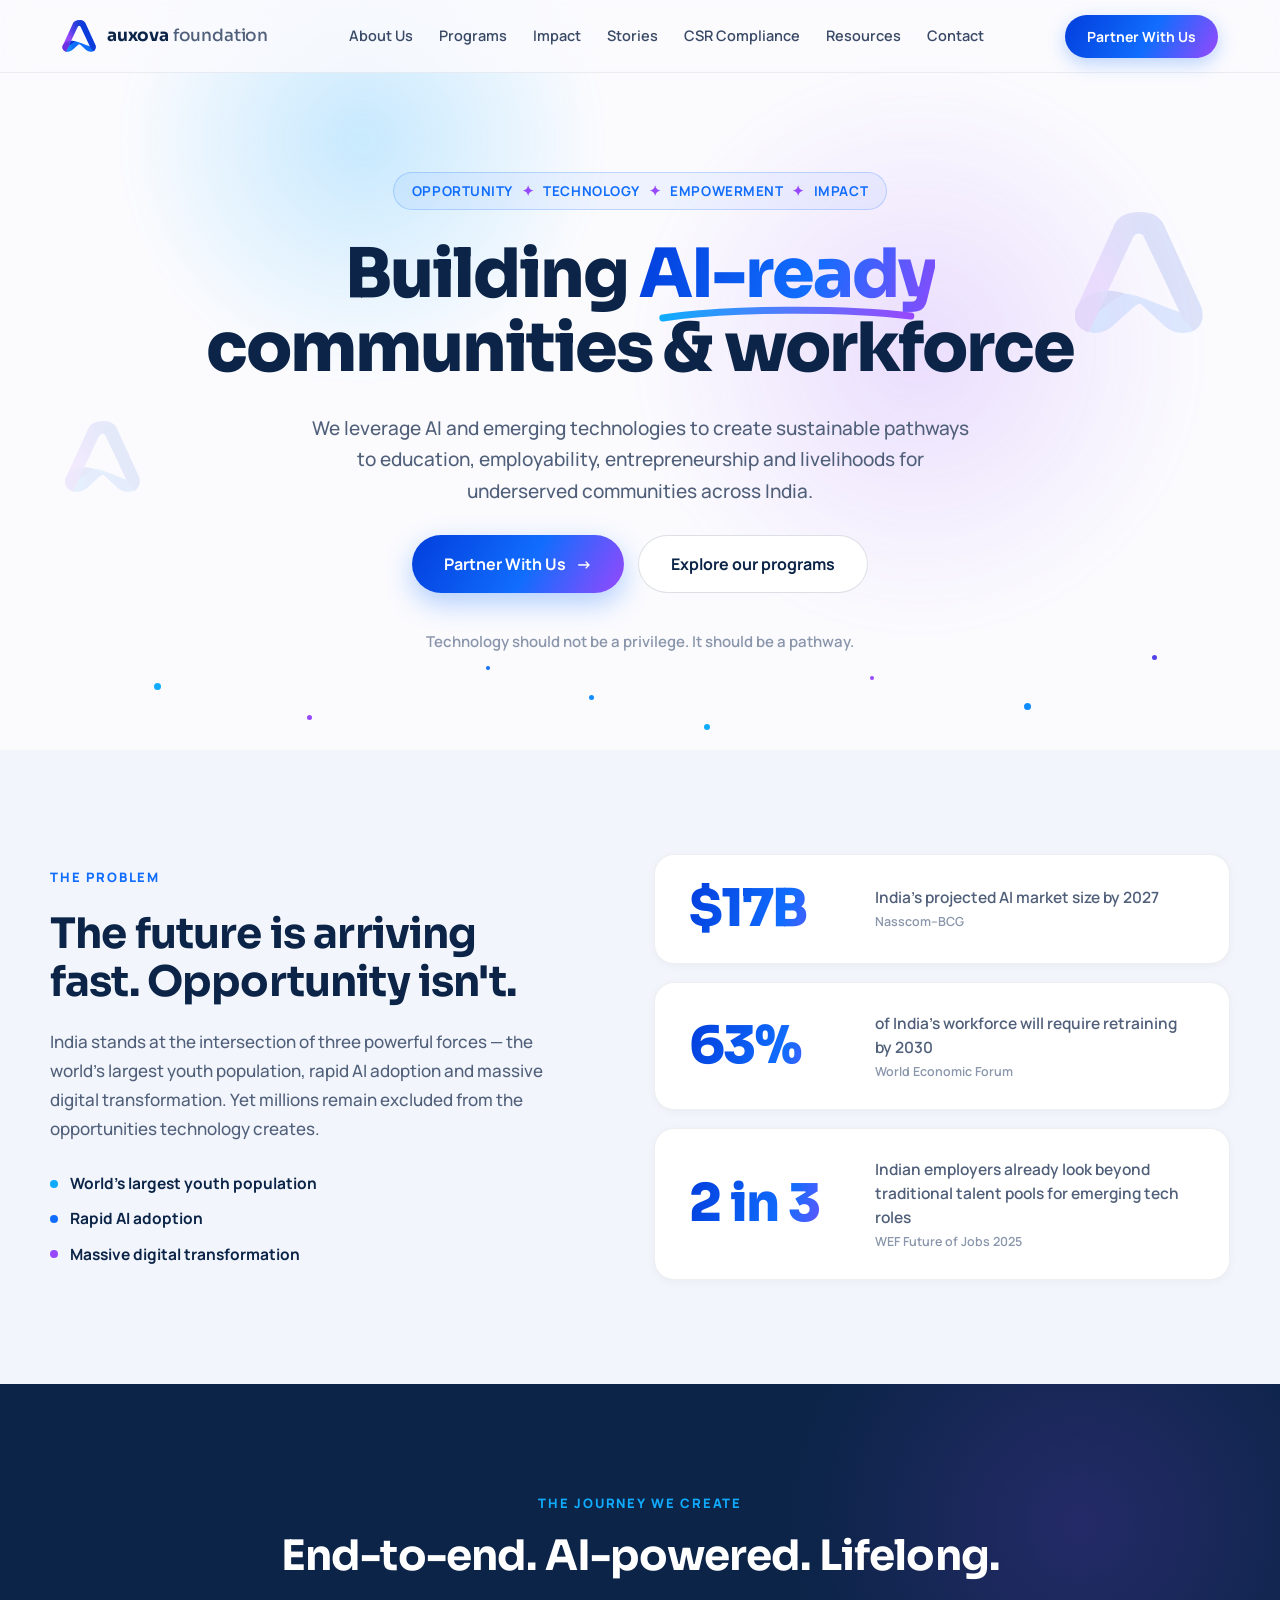
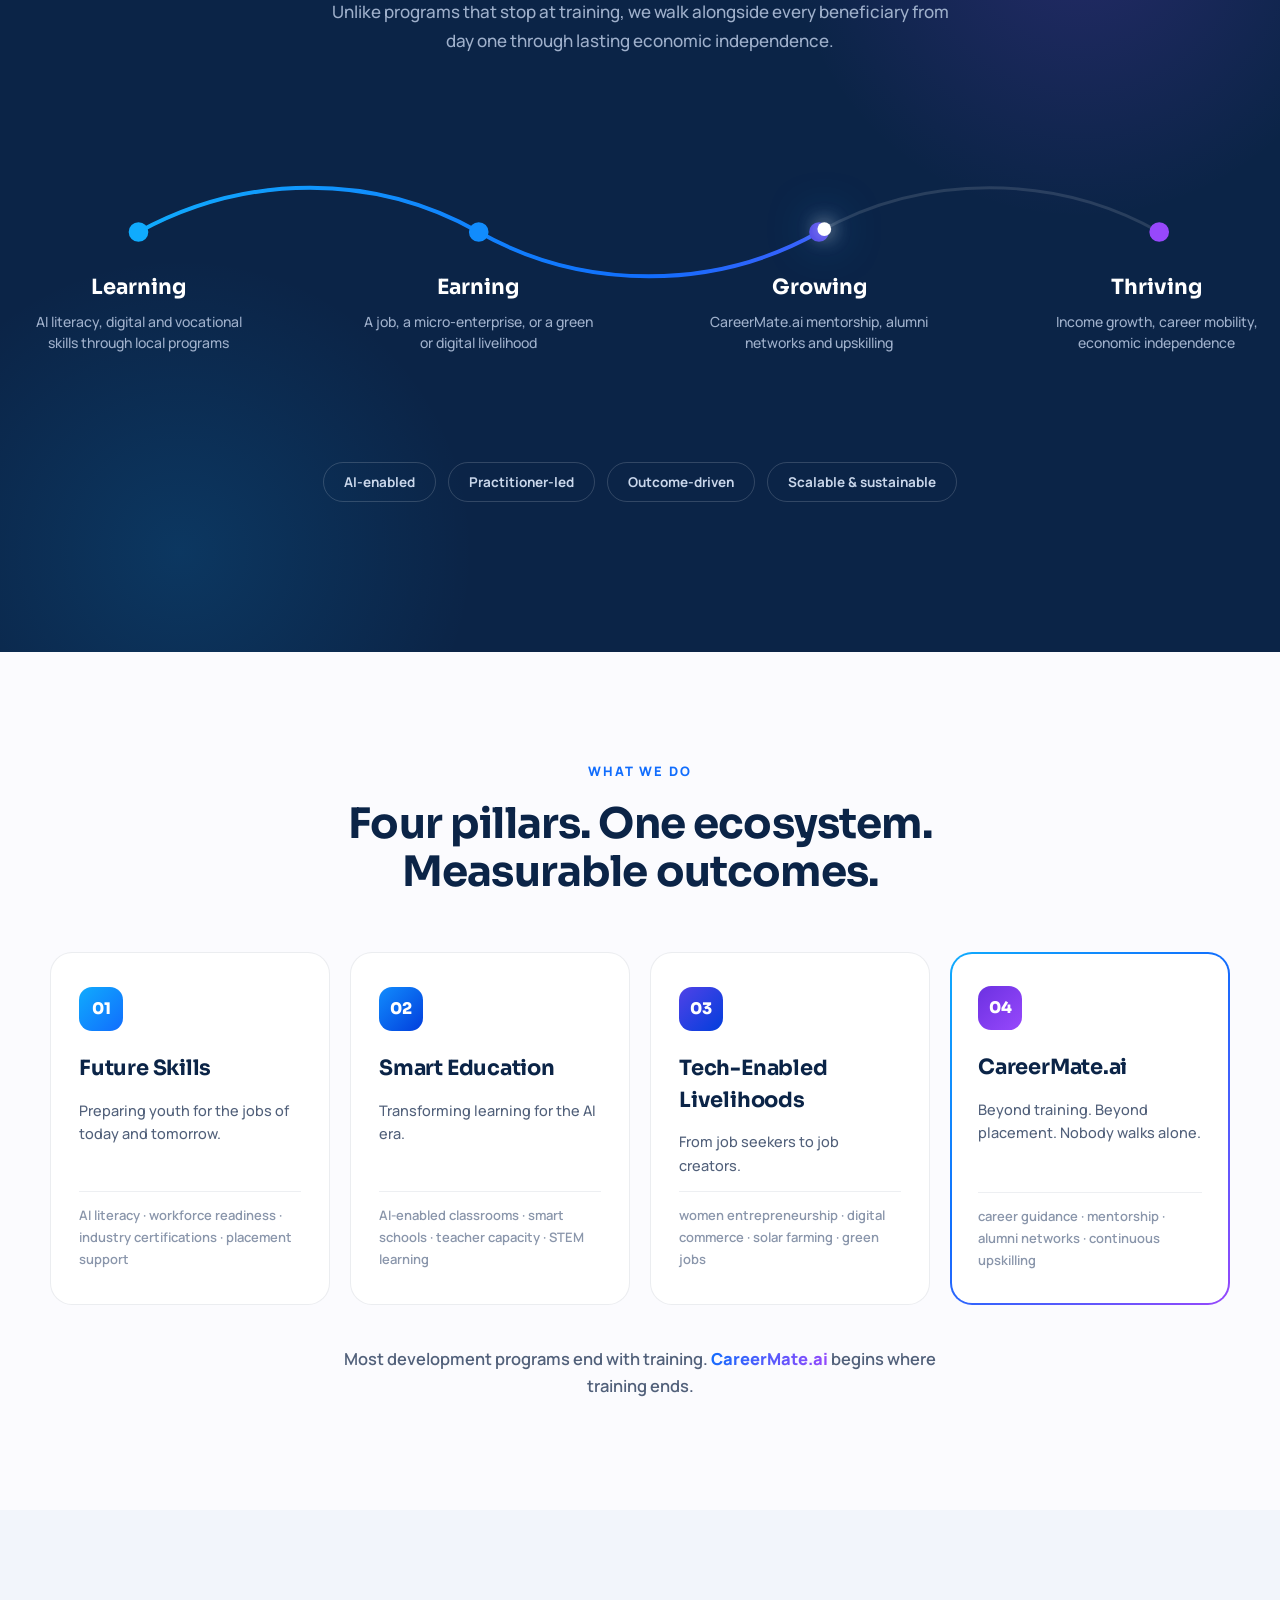
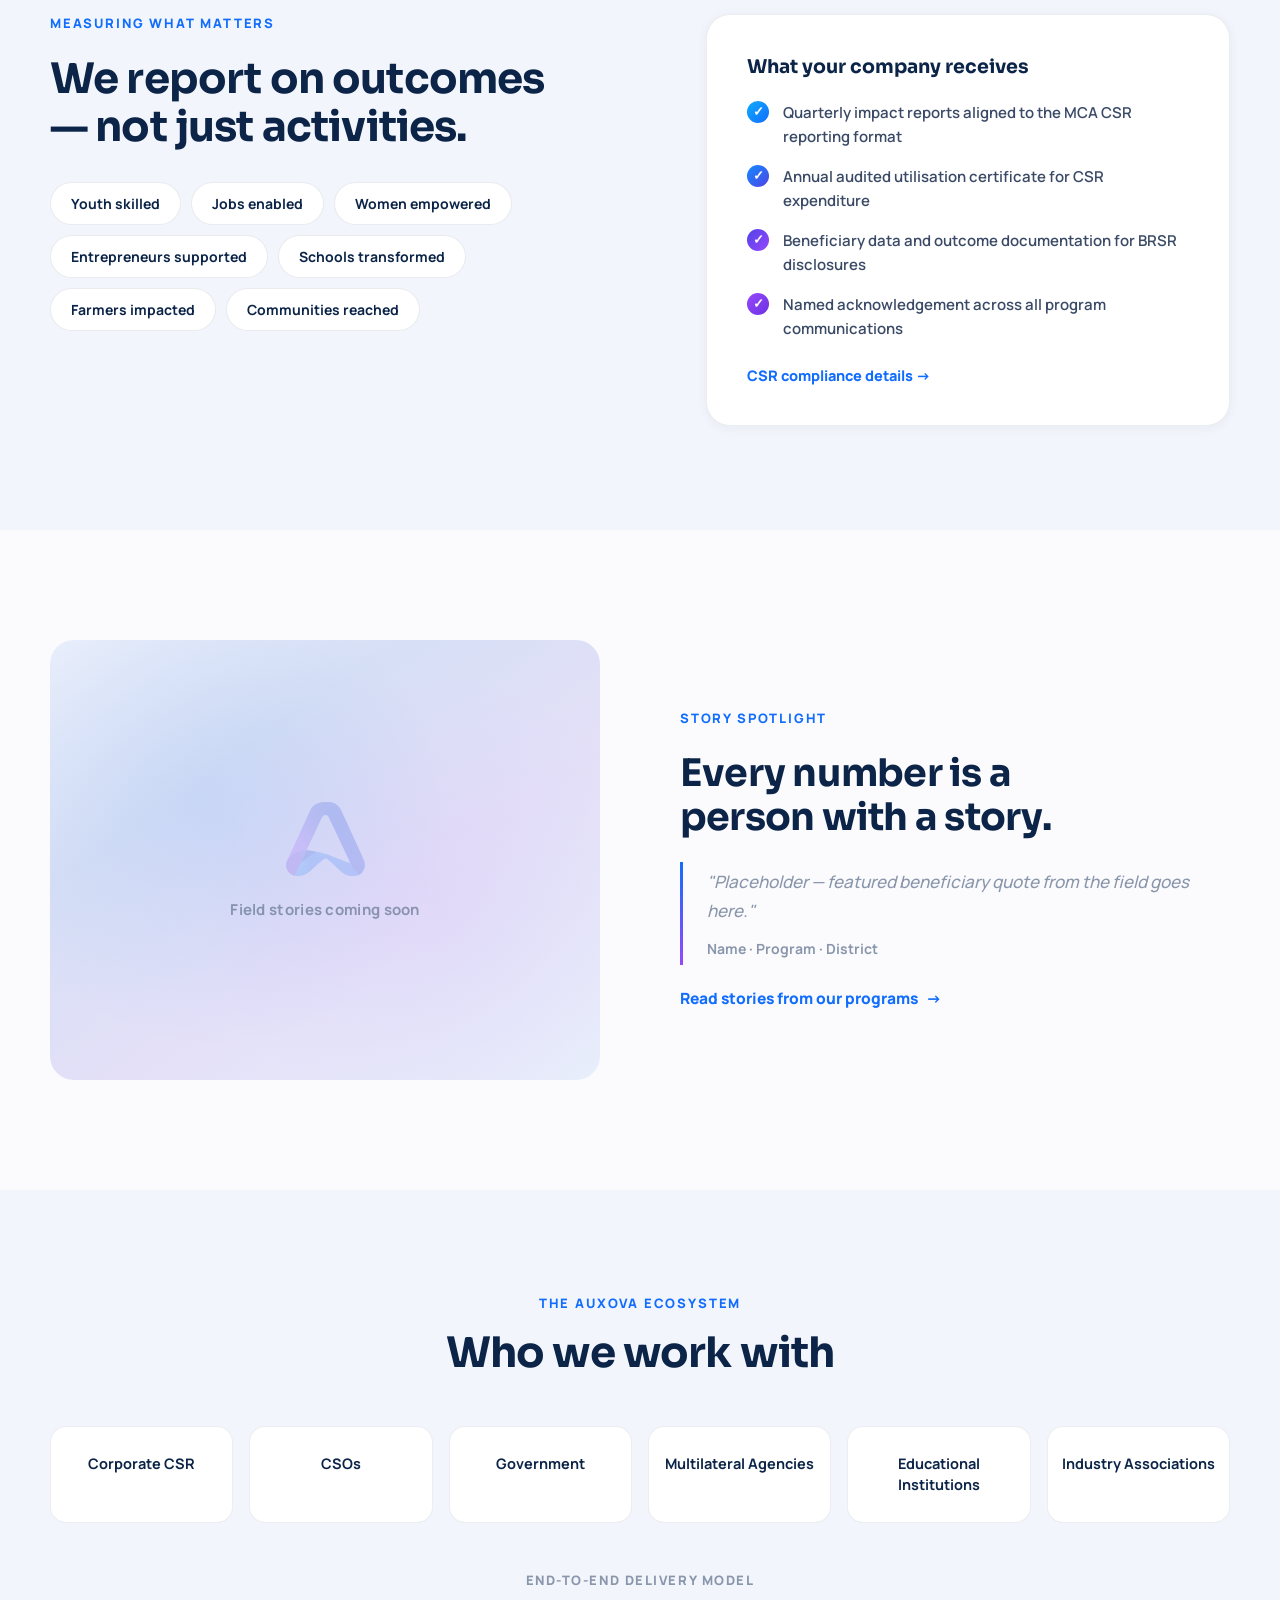
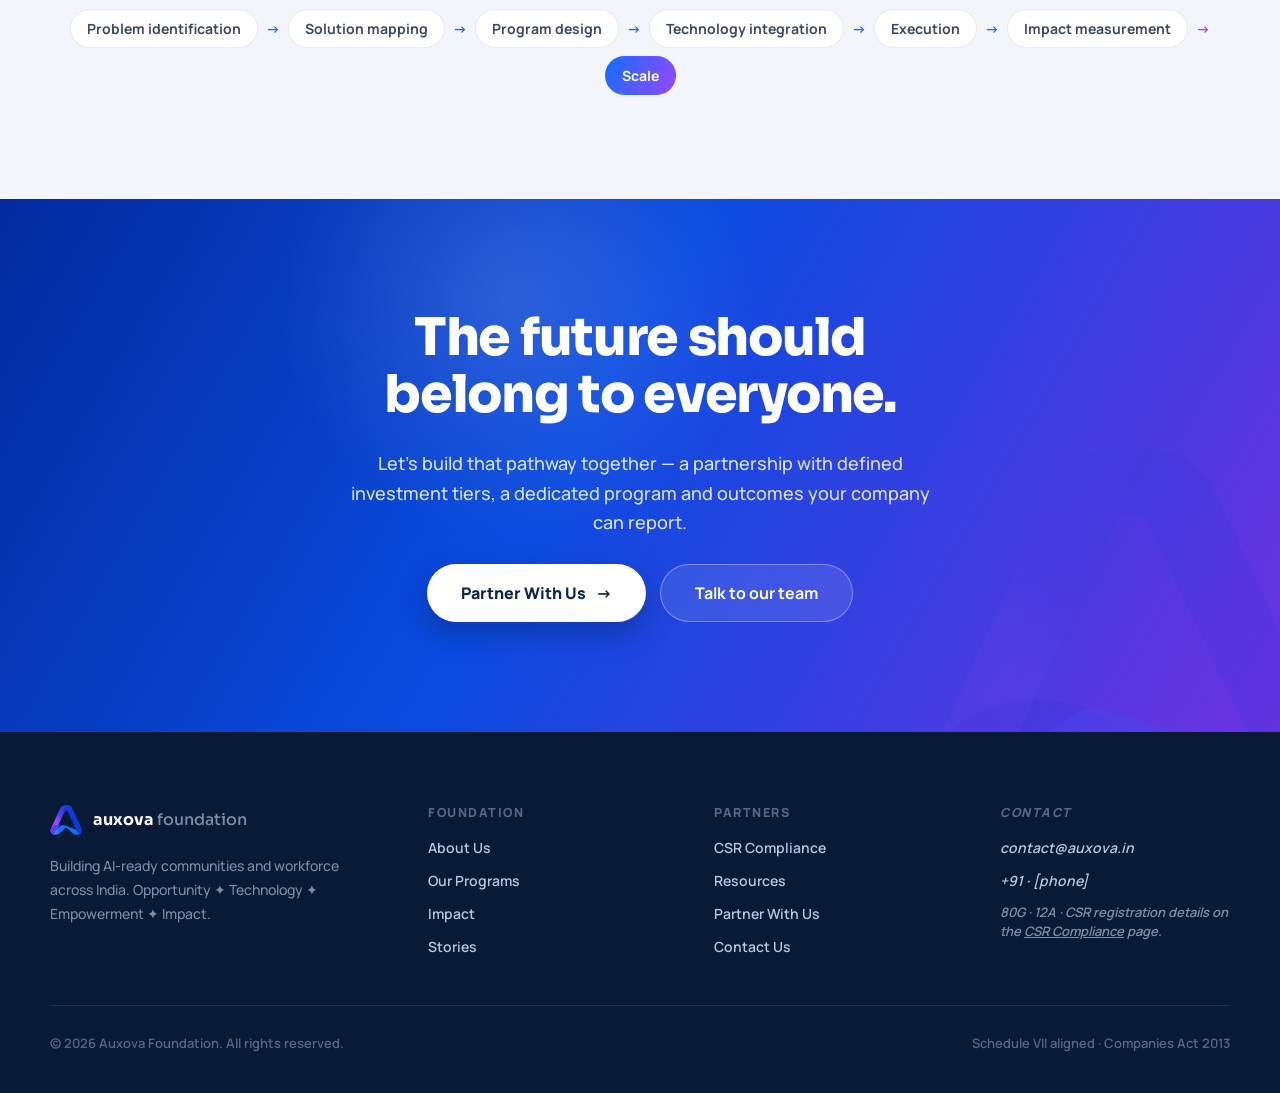
==== commit 6a5583eb: "Fix story section placeholder and mobile nav - Replace planning document screenshot with branded pla" ====
--- a/index.html
+++ b/index.html
@@ -559,14 +559,12 @@
   <section id="stories" class="ax-stories" aria-labelledby="stories-title">
     <div class="ax-container ax-stories-grid">
 
-      <!-- Left: Photo -->
+      <!-- Left: Photo Placeholder -->
       <div data-reveal="0">
-        <img
-          class="ax-story-image"
-          src="assets/story-photo.jpeg"
-          alt="A program beneficiary at an Auxova Foundation field program"
-          loading="lazy"
-        >
+        <div class="ax-story-placeholder" aria-label="Beneficiary photo placeholder">
+          <img src="assets/auxova-mark.svg" alt="" aria-hidden="true" class="ax-story-placeholder-mark">
+          <span class="ax-story-placeholder-text">Field stories coming soon</span>
+        </div>
       </div>
 
       <!-- Right: Quote -->
--- a/css/style.css
+++ b/css/style.css
@@ -964,6 +964,42 @@
   display: block;
 }
 
+.ax-story-placeholder {
+  width: 100%;
+  height: 440px;
+  border-radius: 24px;
+  background: linear-gradient(145deg, #E8EEFB 0%, #D6DFF5 30%, #E4E0F8 60%, #E8EEFB 100%);
+  display: flex;
+  flex-direction: column;
+  align-items: center;
+  justify-content: center;
+  gap: 20px;
+  position: relative;
+  overflow: hidden;
+}
+
+.ax-story-placeholder::before {
+  content: '';
+  position: absolute;
+  inset: 0;
+  background: radial-gradient(circle at 30% 40%, rgba(17,109,253,.08), transparent 50%),
+              radial-gradient(circle at 70% 60%, rgba(151,72,252,.06), transparent 50%);
+  pointer-events: none;
+}
+
+.ax-story-placeholder-mark {
+  width: 80px;
+  height: 80px;
+  opacity: .18;
+}
+
+.ax-story-placeholder-text {
+  font-size: 15px;
+  font-weight: 700;
+  color: #8A96AB;
+  letter-spacing: .02em;
+}
+
 .ax-story-right {
   display: flex;
   flex-direction: column;
@@ -1347,8 +1383,15 @@
   }
 
   .ax-navcta {
+    margin-left: auto;
     padding: 9px 16px;
     font-size: 13px;
+  }
+}
+
+@media (max-width: 480px) {
+  .ax-navcta {
+    display: none;
   }
 }
 
@@ -1456,6 +1499,10 @@
   .ax-story-image {
     height: 300px;
   }
+
+  .ax-story-placeholder {
+    height: 300px;
+  }
 }
 
 /* ============================================================
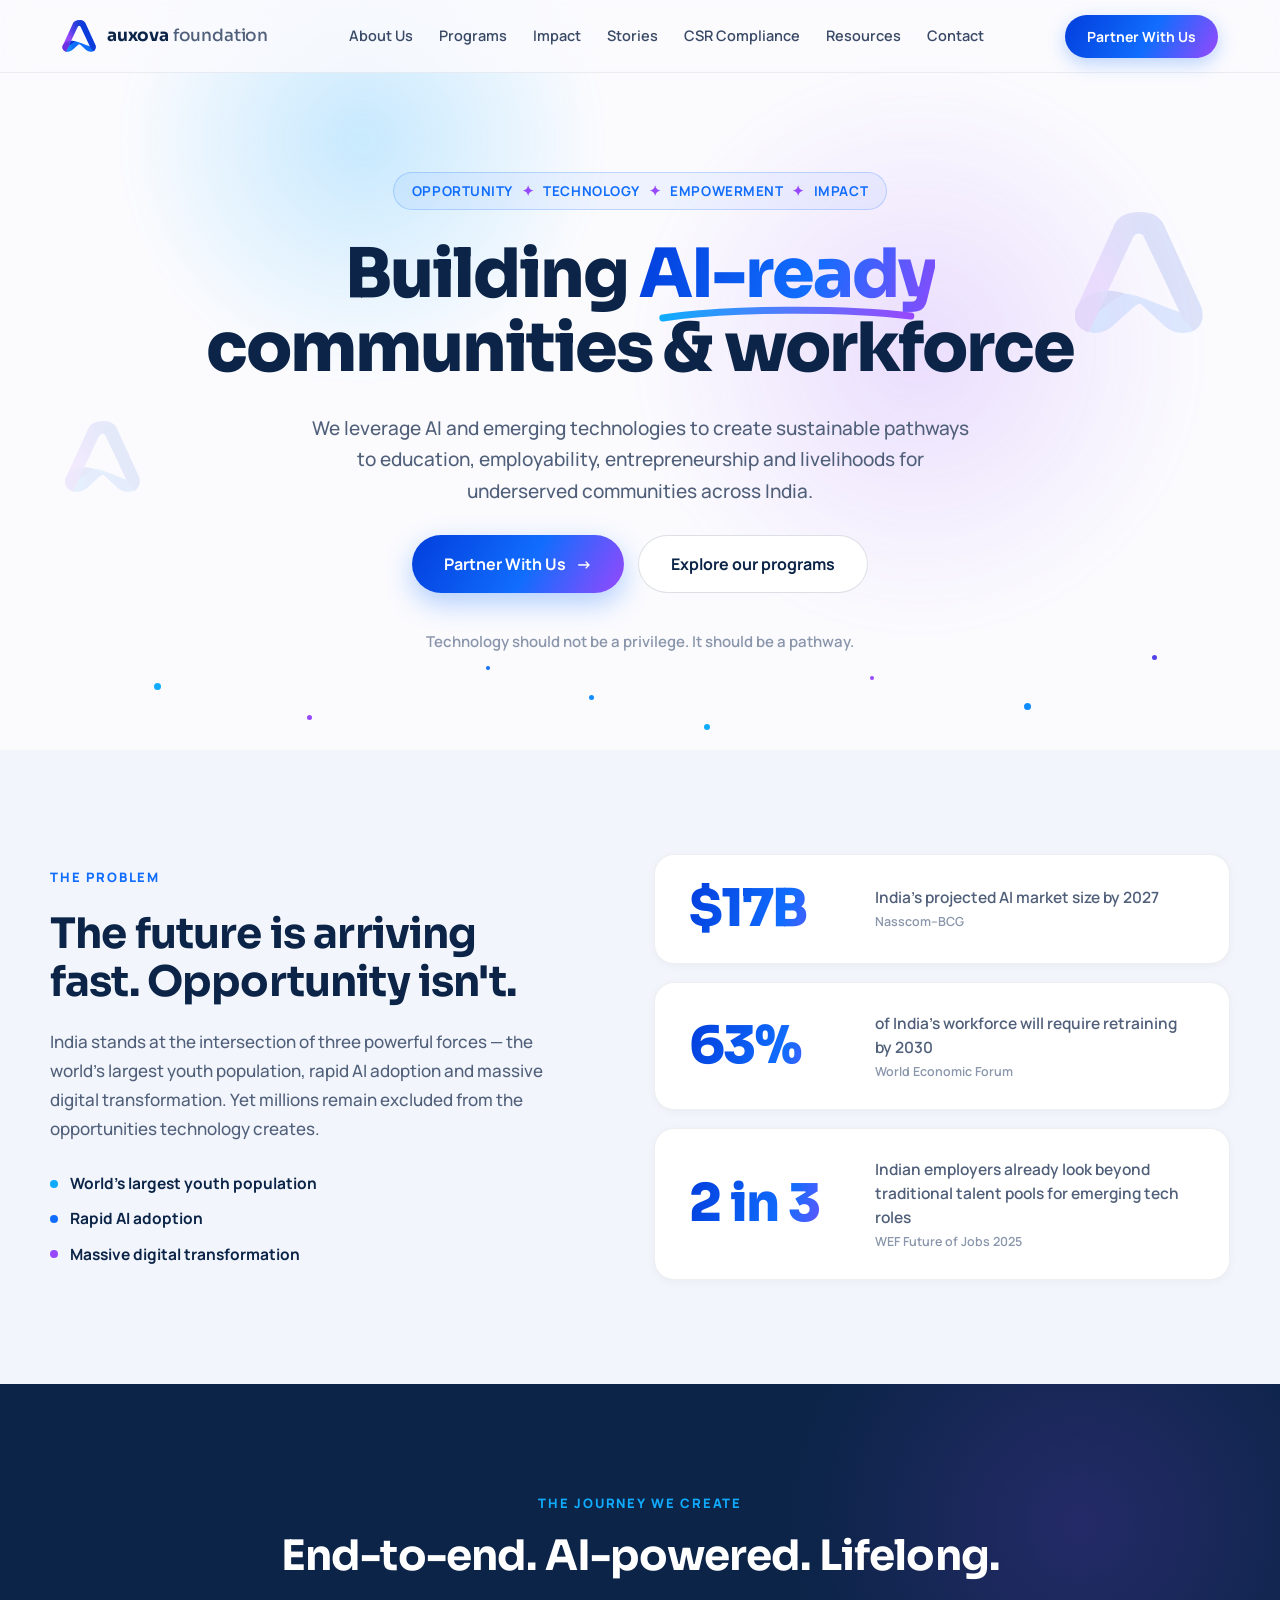
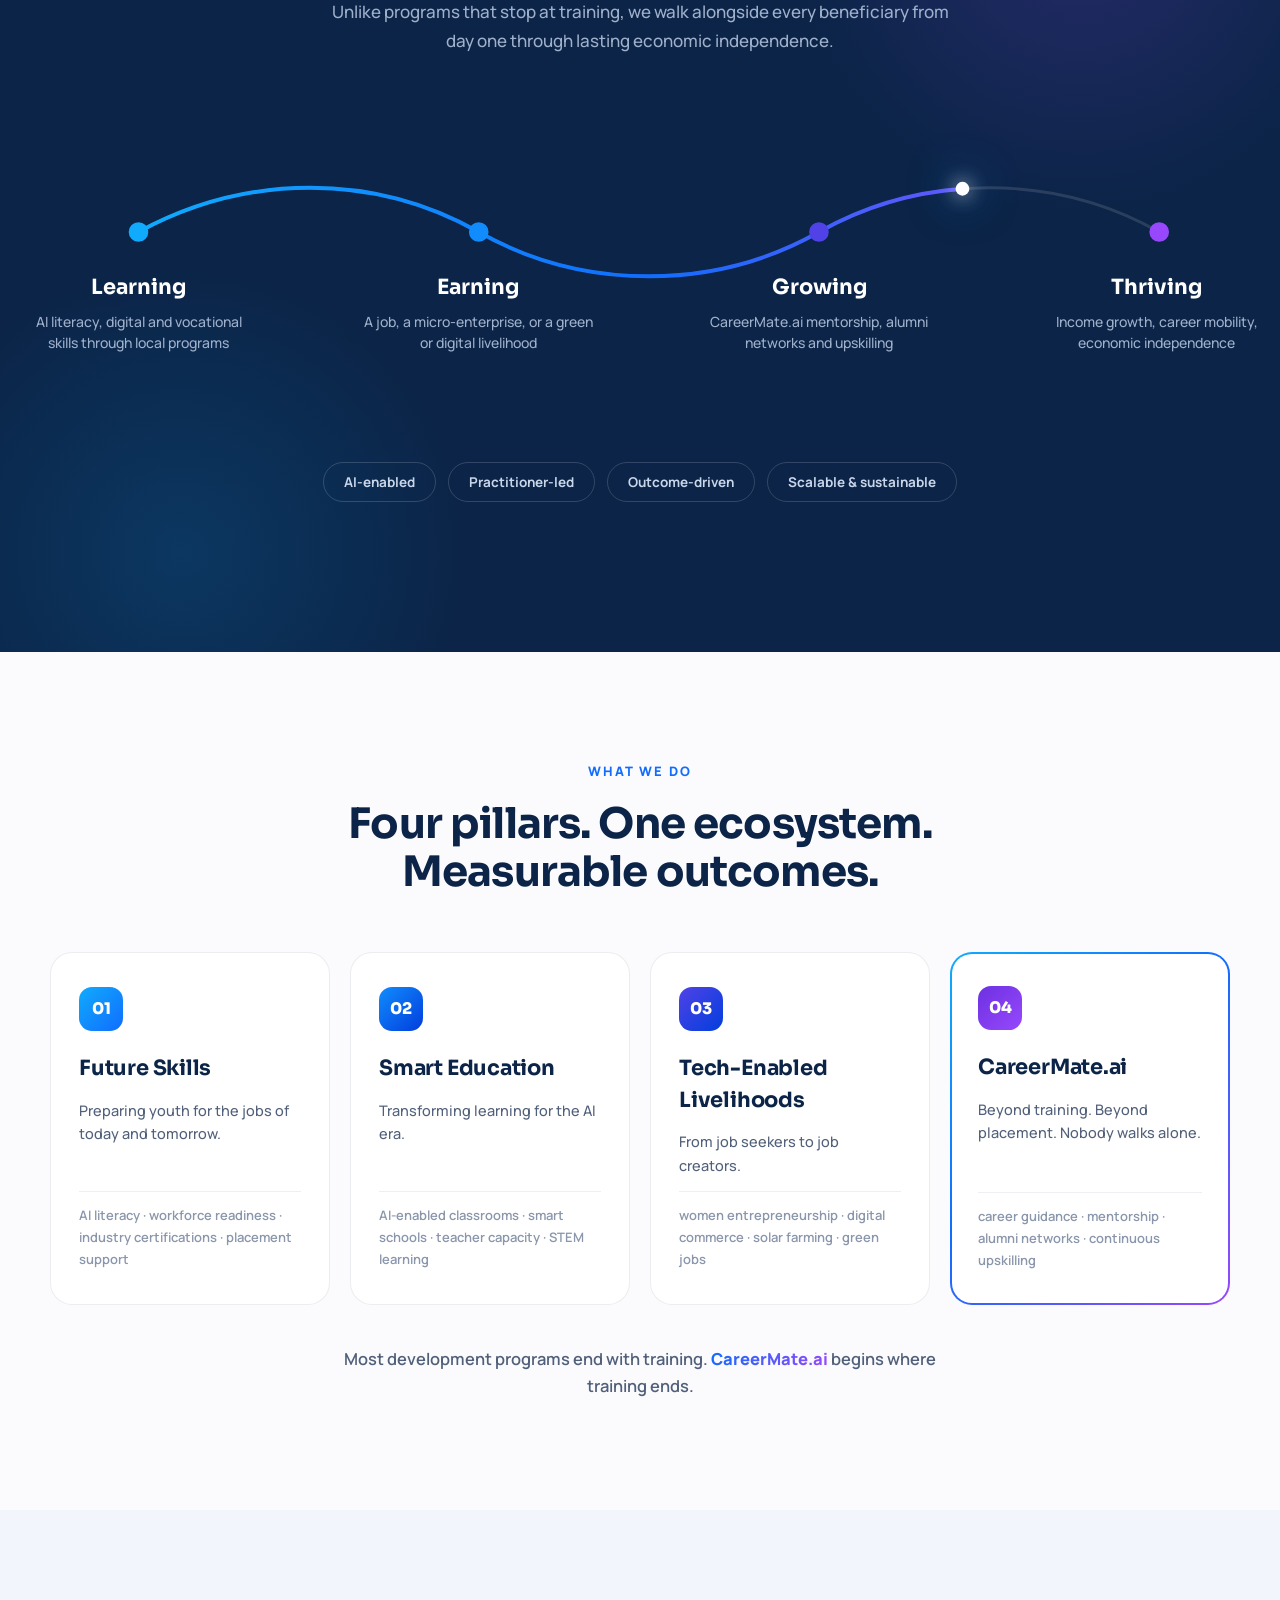
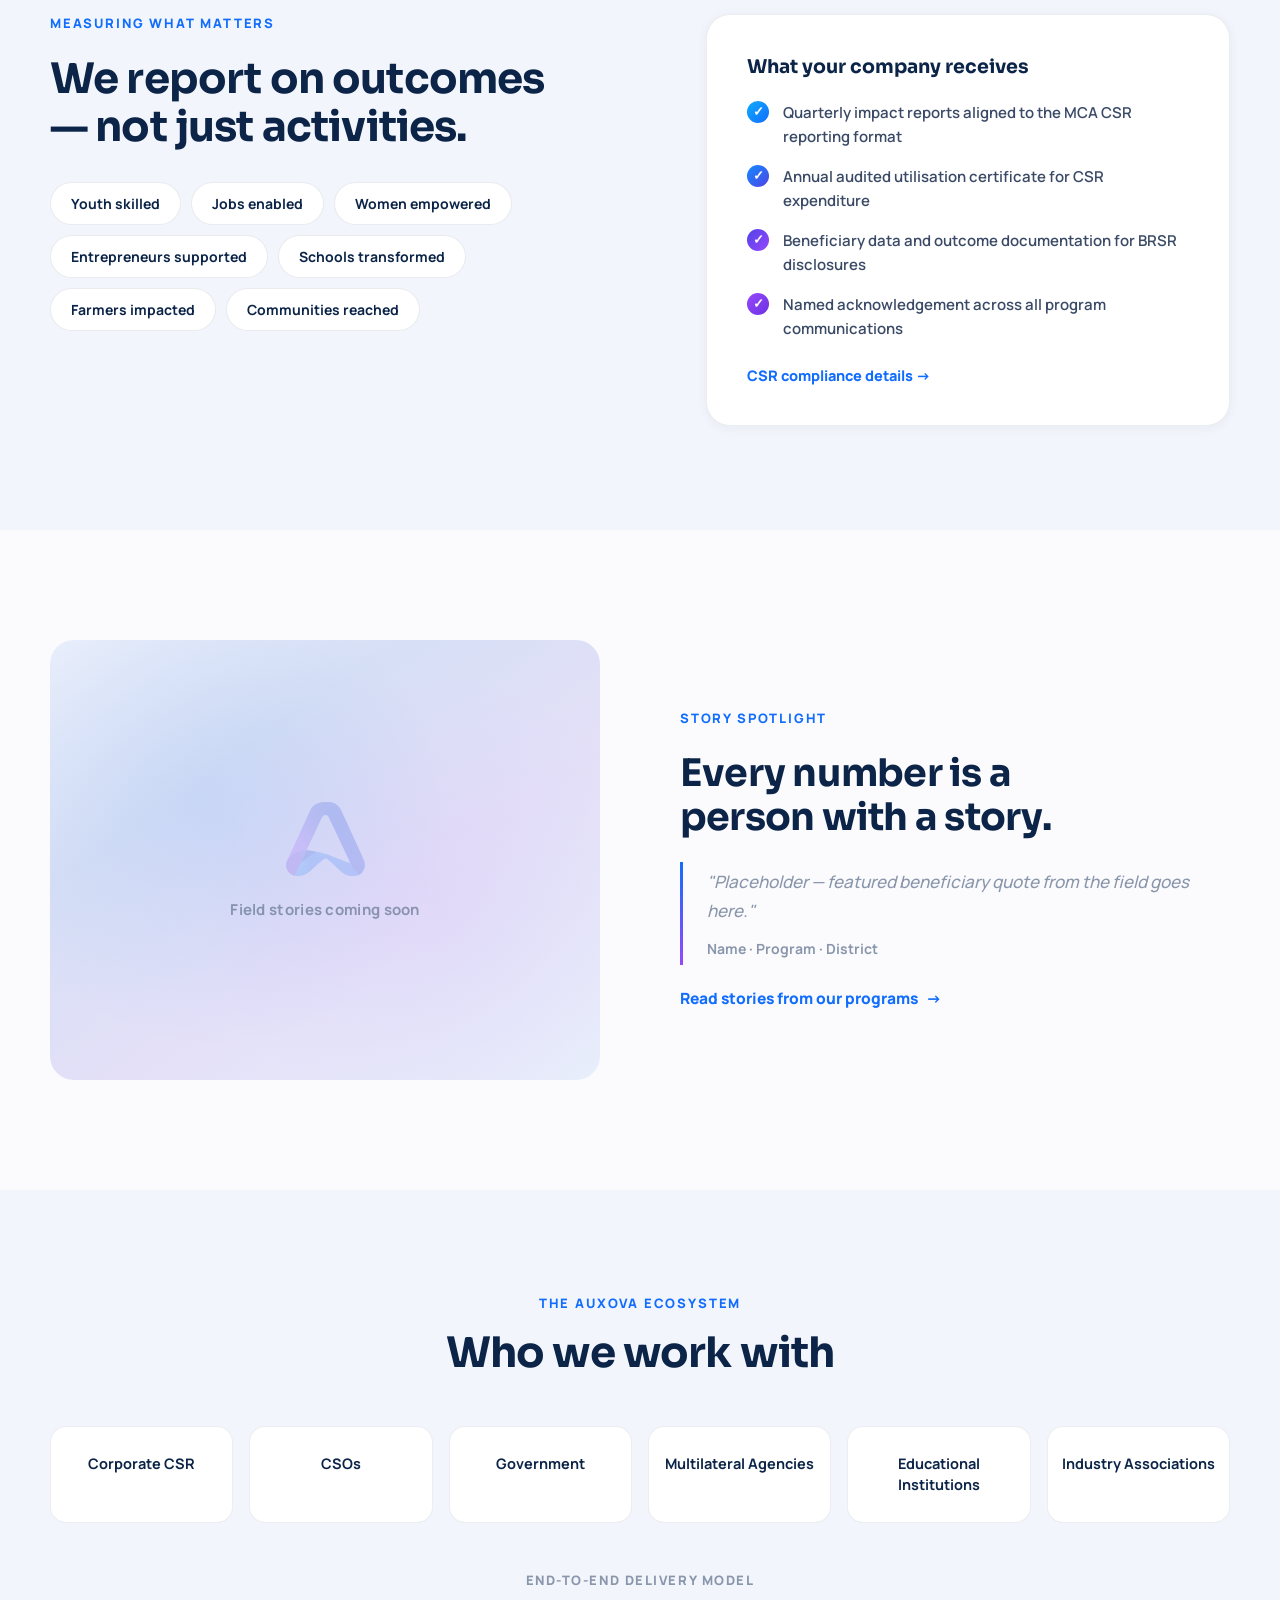
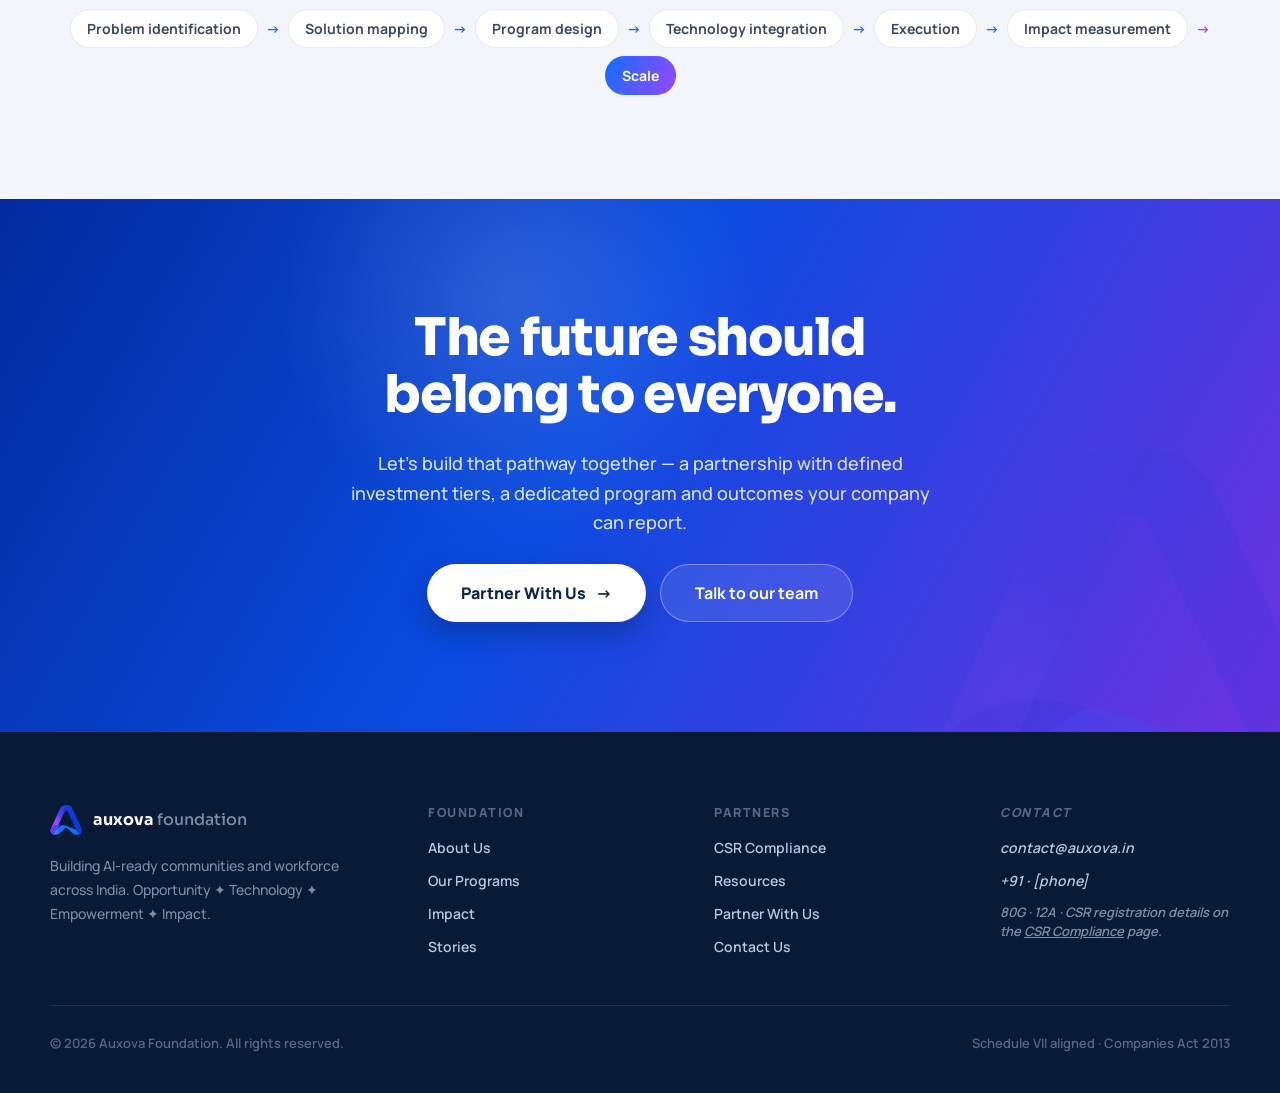
==== commit 57eb5dfb: "Add comprehensive SEO and social sharing support - Fix canonical URL, OG image, and Twitter card URL" ====
--- a/index.html
+++ b/index.html
@@ -1,45 +1,86 @@
 <!DOCTYPE html>
-<html lang="en">
+<html lang="en-IN">
 <head>
   <meta charset="UTF-8">
   <meta name="viewport" content="width=device-width, initial-scale=1.0">
   <meta http-equiv="X-UA-Compatible" content="IE=edge">
+  <meta name="theme-color" content="#116DFD">
+  <meta name="format-detection" content="telephone=no">
+  <meta name="apple-mobile-web-app-capable" content="yes">
+  <meta name="apple-mobile-web-app-status-bar-style" content="black-translucent">
+  <meta name="apple-mobile-web-app-title" content="Auxova Foundation">
+  <meta name="msapplication-TileColor" content="#116DFD">
 
   <title>Auxova Foundation — Building AI-Ready Communities & Workforce</title>
   <meta name="description" content="Auxova Foundation leverages AI and emerging technologies to create sustainable pathways to education, employability, entrepreneurship and livelihoods for underserved communities across India.">
-  <meta name="keywords" content="CSR India, AI education, vocational training, digital skilling, Schedule VII, Section 8 company, nonprofit India">
+  <meta name="keywords" content="CSR India, AI education, vocational training, digital skilling, Schedule VII, Section 8 company, nonprofit India, AI literacy, workforce development, women empowerment, CareerMate">
   <meta name="author" content="Auxova Foundation">
-  <meta name="robots" content="index, follow">
+  <meta name="robots" content="index, follow, max-image-preview:large, max-snippet:-1, max-video-preview:-1">
 
   <!-- Open Graph -->
   <meta property="og:type" content="website">
-  <meta property="og:url" content="https://auxova.in/">
+  <meta property="og:url" content="https://auxova-foundation.netlify.app/">
   <meta property="og:title" content="Auxova Foundation — Building AI-Ready Communities & Workforce">
   <meta property="og:description" content="We leverage AI and emerging technologies to create sustainable pathways to education, employability, entrepreneurship and livelihoods for underserved communities across India.">
-  <meta property="og:image" content="https://auxova.in/assets/og-image.jpg">
+  <meta property="og:image" content="https://auxova-foundation.netlify.app/assets/og-image.jpg">
+  <meta property="og:image:width" content="1200">
+  <meta property="og:image:height" content="630">
+  <meta property="og:image:type" content="image/jpeg">
   <meta property="og:site_name" content="Auxova Foundation">
+  <meta property="og:locale" content="en_IN">
 
   <!-- Twitter Card -->
   <meta name="twitter:card" content="summary_large_image">
   <meta name="twitter:title" content="Auxova Foundation — Building AI-Ready Communities & Workforce">
   <meta name="twitter:description" content="We leverage AI and emerging technologies to create sustainable pathways to education, employability, entrepreneurship and livelihoods for underserved communities across India.">
-  <meta name="twitter:image" content="https://auxova.in/assets/og-image.jpg">
+  <meta name="twitter:image" content="https://auxova-foundation.netlify.app/assets/og-image.jpg">
 
   <!-- Favicon -->
   <link rel="icon" type="image/svg+xml" href="assets/auxova-mark.svg">
-  <link rel="shortcut icon" href="assets/auxova-mark.svg">
   <link rel="apple-touch-icon" href="assets/auxova-mark.svg">
 
   <!-- Canonical -->
-  <link rel="canonical" href="https://auxova.in/">
+  <link rel="canonical" href="https://auxova-foundation.netlify.app/">
 
   <!-- Google Fonts -->
   <link rel="preconnect" href="https://fonts.googleapis.com">
   <link rel="preconnect" href="https://fonts.gstatic.com" crossorigin>
-  <link href="https://fonts.googleapis.com/css2?family=Sora:wght@500;600;700;800&family=Manrope:wght@400;500;600;700;800&display=swap" rel="stylesheet">
+  <link rel="dns-prefetch" href="https://fonts.gstatic.com">
+  <link href="https://fonts.googleapis.com/css2?family=Sora:wght@700;800&family=Manrope:wght@400;500;600;700;800&display=swap" rel="stylesheet">
 
   <!-- Stylesheet -->
   <link rel="stylesheet" href="css/style.css">
+
+  <!-- Structured Data -->
+  <script type="application/ld+json">
+  {
+    "@context": "https://schema.org",
+    "@type": "NGO",
+    "name": "Auxova Foundation",
+    "url": "https://auxova-foundation.netlify.app",
+    "logo": "https://auxova-foundation.netlify.app/assets/auxova-logo.svg",
+    "description": "Auxova Foundation leverages AI and emerging technologies to create sustainable pathways to education, employability, entrepreneurship and livelihoods for underserved communities across India.",
+    "foundingDate": "2026",
+    "areaServed": {
+      "@type": "Country",
+      "name": "India"
+    },
+    "knowsAbout": ["AI literacy", "vocational training", "digital skilling", "CSR compliance", "workforce development", "women empowerment"],
+    "contactPoint": {
+      "@type": "ContactPoint",
+      "contactType": "General Enquiry",
+      "email": "contact@auxova.in"
+    }
+  }
+  </script>
+  <script type="application/ld+json">
+  {
+    "@context": "https://schema.org",
+    "@type": "WebSite",
+    "url": "https://auxova-foundation.netlify.app",
+    "name": "Auxova Foundation"
+  }
+  </script>
 </head>
 <body>
 
@@ -729,7 +770,7 @@
   </footer>
 
   <!-- JavaScript -->
-  <script src="js/main.js"></script>
+  <script src="js/main.js" defer></script>
 
 </body>
 </html>
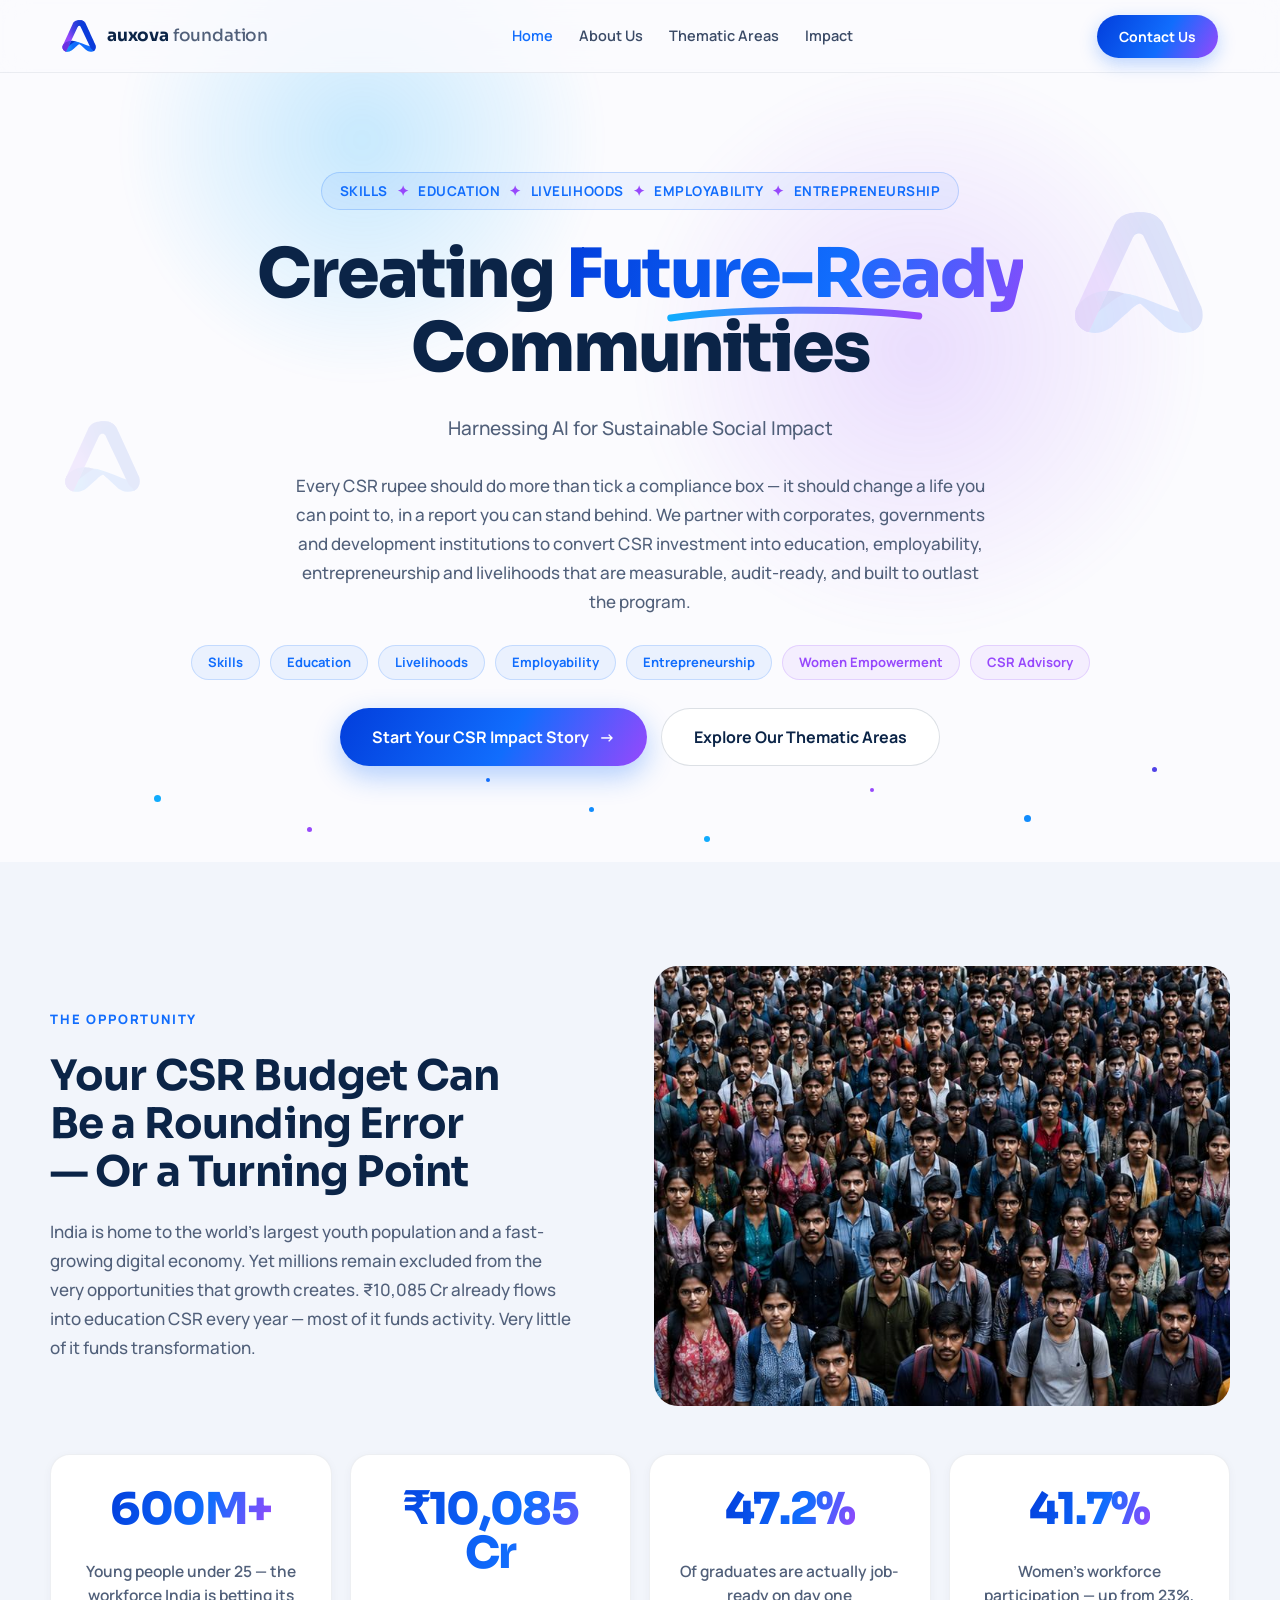
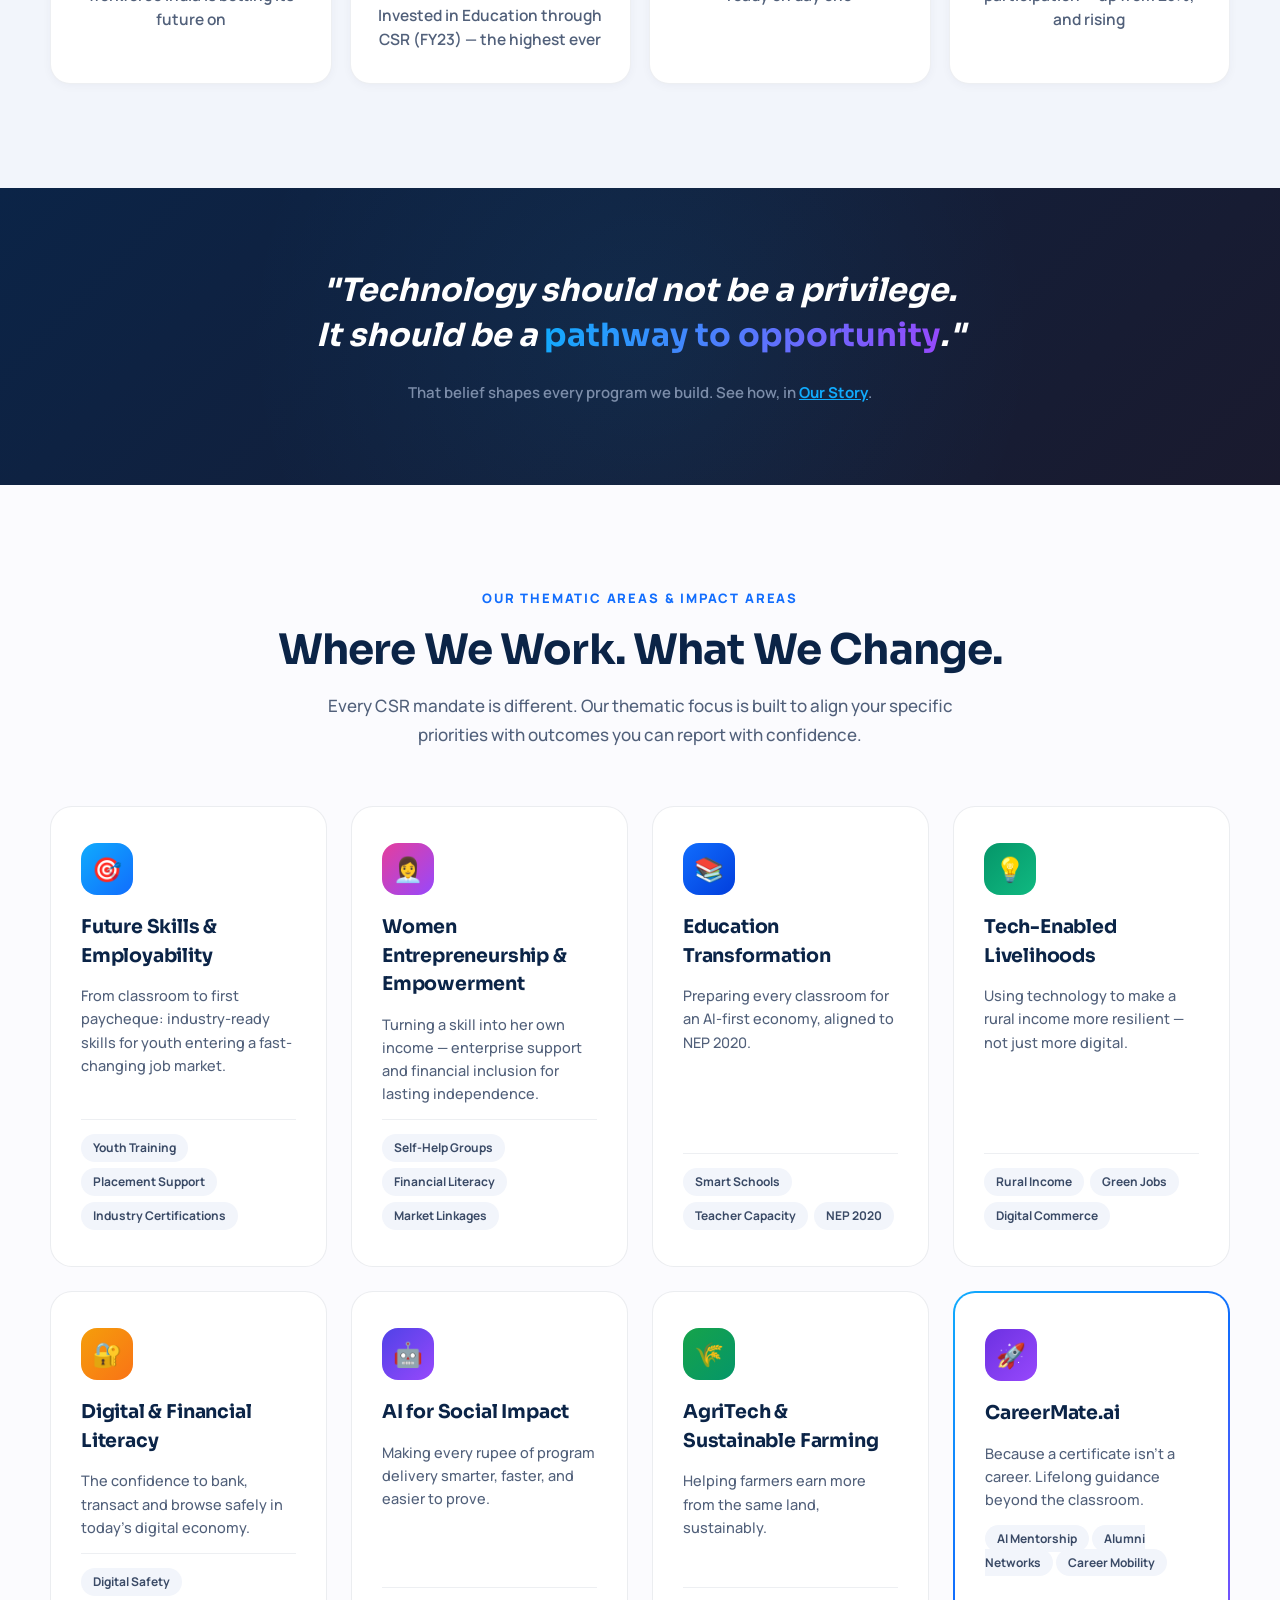
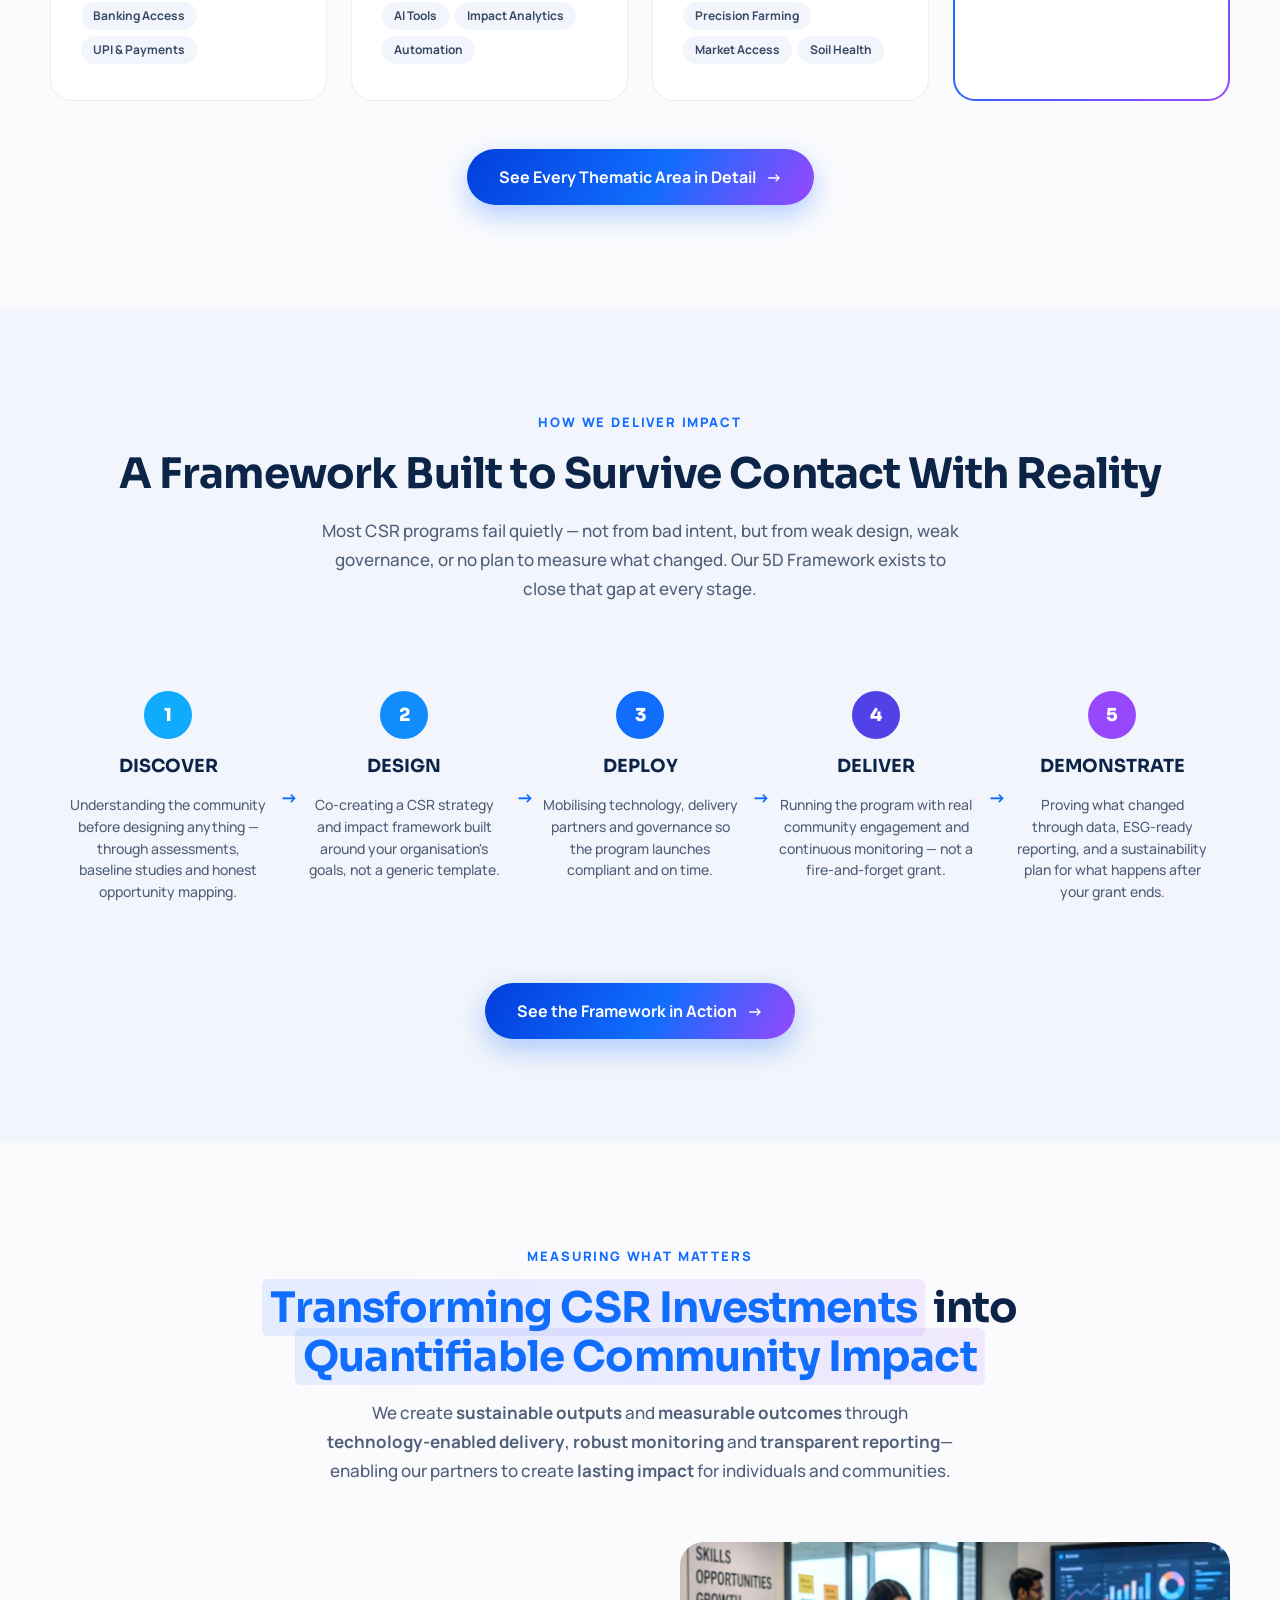
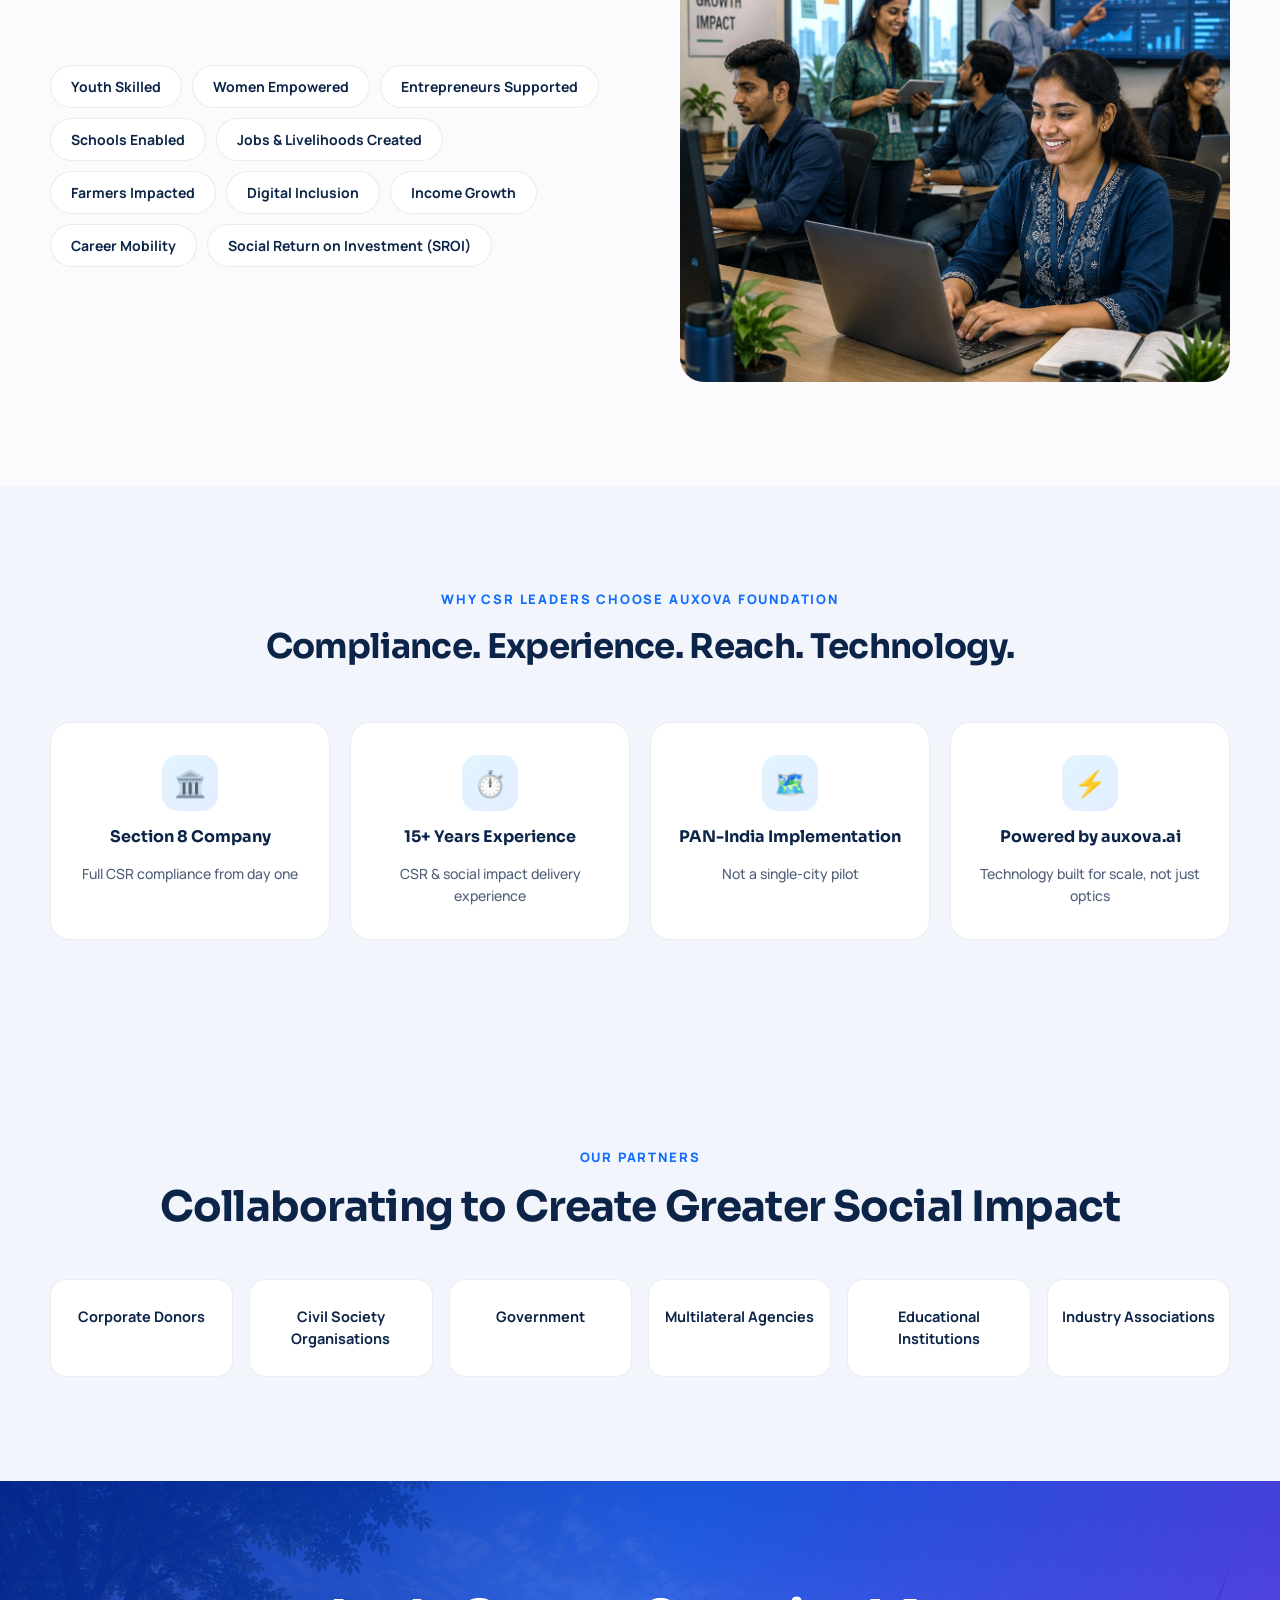
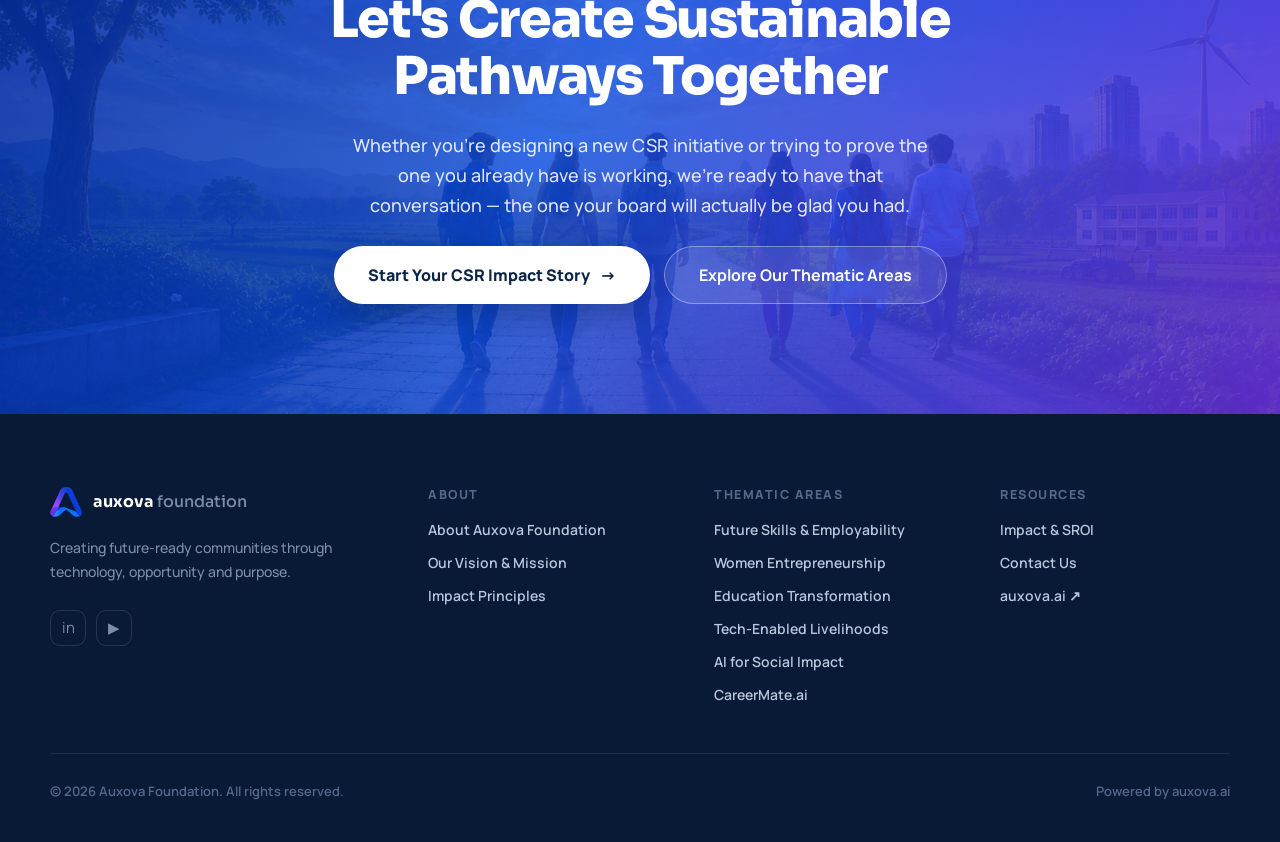
==== commit 8d3de6cc: "Implement website feedback changes with multi-page structure Restore feedback-driven updates: multi-" ====
--- a/index.html
+++ b/index.html
@@ -11,17 +11,17 @@
   <meta name="apple-mobile-web-app-title" content="Auxova Foundation">
   <meta name="msapplication-TileColor" content="#116DFD">
 
-  <title>Auxova Foundation — Building AI-Ready Communities & Workforce</title>
-  <meta name="description" content="Auxova Foundation leverages AI and emerging technologies to create sustainable pathways to education, employability, entrepreneurship and livelihoods for underserved communities across India.">
-  <meta name="keywords" content="CSR India, AI education, vocational training, digital skilling, Schedule VII, Section 8 company, nonprofit India, AI literacy, workforce development, women empowerment, CareerMate">
+  <title>Auxova Foundation — Creating Future-Ready Communities | CSR Implementation Partner India</title>
+  <meta name="description" content="Auxova Foundation partners with corporates, governments and development institutions to convert CSR investment into education, employability, entrepreneurship and livelihoods that are measurable, audit-ready, and built to outlast the program.">
+  <meta name="keywords" content="CSR India, CSR implementation partner, education CSR, employability, entrepreneurship, livelihoods, Schedule VII, Section 8 company, nonprofit India, AI literacy, workforce development, women empowerment, CareerMate, SROI, ESG reporting">
   <meta name="author" content="Auxova Foundation">
   <meta name="robots" content="index, follow, max-image-preview:large, max-snippet:-1, max-video-preview:-1">
 
   <!-- Open Graph -->
   <meta property="og:type" content="website">
   <meta property="og:url" content="https://auxova-foundation.netlify.app/">
-  <meta property="og:title" content="Auxova Foundation — Building AI-Ready Communities & Workforce">
-  <meta property="og:description" content="We leverage AI and emerging technologies to create sustainable pathways to education, employability, entrepreneurship and livelihoods for underserved communities across India.">
+  <meta property="og:title" content="Auxova Foundation — Creating Future-Ready Communities | CSR Implementation Partner India">
+  <meta property="og:description" content="Auxova Foundation partners with corporates, governments and development institutions to convert CSR investment into education, employability, entrepreneurship and livelihoods that are measurable, audit-ready, and built to outlast the program.">
   <meta property="og:image" content="https://auxova-foundation.netlify.app/assets/og-image.jpg">
   <meta property="og:image:width" content="1200">
   <meta property="og:image:height" content="630">
@@ -31,8 +31,8 @@
 
   <!-- Twitter Card -->
   <meta name="twitter:card" content="summary_large_image">
-  <meta name="twitter:title" content="Auxova Foundation — Building AI-Ready Communities & Workforce">
-  <meta name="twitter:description" content="We leverage AI and emerging technologies to create sustainable pathways to education, employability, entrepreneurship and livelihoods for underserved communities across India.">
+  <meta name="twitter:title" content="Auxova Foundation — Creating Future-Ready Communities | CSR Implementation Partner India">
+  <meta name="twitter:description" content="Auxova Foundation partners with corporates, governments and development institutions to convert CSR investment into education, employability, entrepreneurship and livelihoods that are measurable, audit-ready, and built to outlast the program.">
   <meta name="twitter:image" content="https://auxova-foundation.netlify.app/assets/og-image.jpg">
 
   <!-- Favicon -->
@@ -59,13 +59,13 @@
     "name": "Auxova Foundation",
     "url": "https://auxova-foundation.netlify.app",
     "logo": "https://auxova-foundation.netlify.app/assets/auxova-logo.svg",
-    "description": "Auxova Foundation leverages AI and emerging technologies to create sustainable pathways to education, employability, entrepreneurship and livelihoods for underserved communities across India.",
+    "description": "Auxova Foundation partners with corporates, governments and development institutions to convert CSR investment into education, employability, entrepreneurship and livelihoods that are measurable, audit-ready, and built to outlast the program.",
     "foundingDate": "2026",
     "areaServed": {
       "@type": "Country",
       "name": "India"
     },
-    "knowsAbout": ["AI literacy", "vocational training", "digital skilling", "CSR compliance", "workforce development", "women empowerment"],
+    "knowsAbout": ["CSR implementation", "education", "employability", "entrepreneurship", "livelihoods", "AI literacy", "vocational training", "digital skilling", "women empowerment", "SROI"],
     "contactPoint": {
       "@type": "ContactPoint",
       "contactType": "General Enquiry",
@@ -89,50 +89,27 @@
        ══════════════════════════════════════════════ -->
   <nav class="ax-nav" role="navigation" aria-label="Main navigation">
     <div class="ax-navbar">
-
-      <!-- Logo -->
-      <a href="#top" class="ax-nav-logo" aria-label="Auxova Foundation home">
+      <a href="index.html" class="ax-nav-logo" aria-label="Auxova Foundation home">
         <img src="assets/auxova-mark.svg" alt="Auxova Foundation" width="34" height="34">
         <span class="ax-nav-logo-text">auxova <span>foundation</span></span>
       </a>
-
-      <!-- Desktop Nav Links -->
       <nav class="ax-navlinks" aria-label="Site sections">
-        <a href="#pillars">About Us</a>
-        <a href="#pillars">Programs</a>
-        <a href="#impact">Impact</a>
-        <a href="#stories">Stories</a>
-        <a href="#impact">CSR Compliance</a>
-        <a href="#stories">Resources</a>
-        <a href="#contact">Contact</a>
+        <a href="index.html">Home</a>
+        <a href="about.html">About Us</a>
+        <a href="programs.html">Thematic Areas</a>
+        <a href="impact.html">Impact</a>
       </nav>
-
-      <!-- CTA -->
-      <a href="#contact" class="ax-navcta" aria-label="Partner with Auxova Foundation">Partner With Us</a>
-
-      <!-- Hamburger (mobile) -->
-      <button
-        id="ax-hamburger"
-        class="ax-hamburger"
-        aria-label="Open navigation menu"
-        aria-expanded="false"
-        aria-controls="ax-mobile-menu"
-      >
-        <span aria-hidden="true"></span>
-        <span aria-hidden="true"></span>
-        <span aria-hidden="true"></span>
+      <a href="contact.html" class="ax-navcta">Contact Us</a>
+      <button id="ax-hamburger" class="ax-hamburger" aria-label="Open navigation menu" aria-expanded="false" aria-controls="ax-mobile-menu">
+        <span aria-hidden="true"></span><span aria-hidden="true"></span><span aria-hidden="true"></span>
       </button>
     </div>
-
-    <!-- Mobile Menu -->
     <div id="ax-mobile-menu" class="ax-mobile-menu" role="menu" aria-label="Mobile navigation">
-      <a href="#pillars" role="menuitem">About Us</a>
-      <a href="#pillars" role="menuitem">Programs</a>
-      <a href="#impact" role="menuitem">Impact</a>
-      <a href="#stories" role="menuitem">Stories</a>
-      <a href="#impact" role="menuitem">CSR Compliance</a>
-      <a href="#stories" role="menuitem">Resources</a>
-      <a href="#contact" role="menuitem">Contact</a>
+      <a href="index.html" role="menuitem">Home</a>
+      <a href="about.html" role="menuitem">About Us</a>
+      <a href="programs.html" role="menuitem">Thematic Areas</a>
+      <a href="impact.html" role="menuitem">Impact</a>
+      <a href="contact.html" role="menuitem">Contact Us</a>
     </div>
   </nav>
 
@@ -176,21 +153,22 @@
 
       <!-- Tag pill -->
       <div class="ax-hero-tag" role="text">
-        <span>OPPORTUNITY</span>
+        <span>SKILLS</span>
         <span class="diamond" aria-hidden="true">✦</span>
-        <span>TECHNOLOGY</span>
+        <span>EDUCATION</span>
         <span class="diamond" aria-hidden="true">✦</span>
-        <span>EMPOWERMENT</span>
+        <span>LIVELIHOODS</span>
         <span class="diamond" aria-hidden="true">✦</span>
-        <span>IMPACT</span>
+        <span>EMPLOYABILITY</span>
+        <span class="diamond" aria-hidden="true">✦</span>
+        <span>ENTREPRENEURSHIP</span>
       </div>
 
       <!-- H1 -->
       <h1 class="ax-hero-h1">
-        Building
+        Creating
         <span class="ax-shimmer-text">
-          AI-ready
-          <!-- SVG underline beneath AI-ready -->
+          Future-Ready
           <svg
             class="ax-underline-svg"
             viewBox="0 0 260 22"
@@ -216,90 +194,105 @@
             ></path>
           </svg>
         </span>
-        communities &amp; workforce
+        Communities
       </h1>
 
       <!-- Subtitle -->
       <p class="ax-hero-sub">
-        We leverage AI and emerging technologies to create sustainable pathways to education, employability, entrepreneurship and livelihoods for underserved communities across India.
+        Harnessing AI for Sustainable Social Impact
       </p>
+
+      <!-- Body paragraph -->
+      <p style="max-width:700px;font-size:17px;line-height:1.7;color:#51607A;font-weight:500;text-wrap:pretty;margin:0;">
+        Every CSR rupee should do more than tick a compliance box — it should change a life you can point to, in a report you can stand behind. We partner with corporates, governments and development institutions to convert CSR investment into education, employability, entrepreneurship and livelihoods that are measurable, audit-ready, and built to outlast the program.
+      </p>
+
+      <!-- Focus area tags -->
+      <div style="display:flex;flex-wrap:wrap;justify-content:center;gap:10px;" role="list" aria-label="Focus areas">
+        <span role="listitem" style="padding:7px 16px;border-radius:100px;background:rgba(17,109,253,.07);border:1px solid rgba(17,109,253,.18);font-size:13px;font-weight:700;color:#116DFD;">Skills</span>
+        <span role="listitem" style="padding:7px 16px;border-radius:100px;background:rgba(17,109,253,.07);border:1px solid rgba(17,109,253,.18);font-size:13px;font-weight:700;color:#116DFD;">Education</span>
+        <span role="listitem" style="padding:7px 16px;border-radius:100px;background:rgba(17,109,253,.07);border:1px solid rgba(17,109,253,.18);font-size:13px;font-weight:700;color:#116DFD;">Livelihoods</span>
+        <span role="listitem" style="padding:7px 16px;border-radius:100px;background:rgba(17,109,253,.07);border:1px solid rgba(17,109,253,.18);font-size:13px;font-weight:700;color:#116DFD;">Employability</span>
+        <span role="listitem" style="padding:7px 16px;border-radius:100px;background:rgba(17,109,253,.07);border:1px solid rgba(17,109,253,.18);font-size:13px;font-weight:700;color:#116DFD;">Entrepreneurship</span>
+        <span role="listitem" style="padding:7px 16px;border-radius:100px;background:rgba(151,72,252,.07);border:1px solid rgba(151,72,252,.18);font-size:13px;font-weight:700;color:#9748FC;">Women Empowerment</span>
+        <span role="listitem" style="padding:7px 16px;border-radius:100px;background:rgba(151,72,252,.07);border:1px solid rgba(151,72,252,.18);font-size:13px;font-weight:700;color:#9748FC;">CSR Advisory</span>
+      </div>
 
       <!-- CTAs -->
       <div class="ax-hero-ctas">
-        <a href="#contact" class="ax-btn-primary">
-          Partner With Us <span aria-hidden="true">→</span>
+        <a href="contact.html" class="ax-btn-primary">
+          Start Your CSR Impact Story <span aria-hidden="true">→</span>
         </a>
-        <a href="#pillars" class="ax-btn-secondary">
-          Explore our programs
+        <a href="programs.html" class="ax-btn-secondary">
+          Explore Our Thematic Areas
         </a>
       </div>
 
-      <!-- Tagline -->
-      <p class="ax-hero-tagline">
-        Technology should not be a privilege. It should be a pathway.
-      </p>
+      <!-- Tagline removed per feedback #4 -->
     </div>
   </header>
 
   <!-- ══════════════════════════════════════════════
-       PROBLEM SECTION
-       ══════════════════════════════════════════════ -->
-  <section id="problem" class="ax-problem" aria-labelledby="problem-title">
+       OPPORTUNITY SECTION
+       ══════════════════════════════════════════════ -->
+  <section id="opportunity" class="ax-problem" aria-labelledby="opportunity-title" data-reveal="0">
     <div class="ax-container ax-problem-grid">
 
       <!-- Left: Text -->
       <div class="ax-problem-left" data-reveal="0">
-        <span class="ax-label">The Problem</span>
-        <h2 id="problem-title" class="ax-h2">
-          The future is arriving fast. Opportunity isn't.
+        <span class="ax-label">The Opportunity</span>
+        <h2 id="opportunity-title" class="ax-h2">
+          Your CSR Budget Can Be a Rounding Error — Or a Turning Point
         </h2>
         <p style="font-size:17px;line-height:1.7;color:#51607A;font-weight:500;text-wrap:pretty;">
-          India stands at the intersection of three powerful forces — the world's largest youth population, rapid AI adoption and massive digital transformation. Yet millions remain excluded from the opportunities technology creates.
+          India is home to the world's largest youth population and a fast-growing digital economy. Yet millions remain excluded from the very opportunities that growth creates. &#8377;10,085 Cr already flows into education CSR every year — most of it funds activity. Very little of it funds transformation.
         </p>
-        <ul class="ax-bullets" aria-label="Key challenges">
-          <li class="ax-bullet">
-            <span class="ax-bullet-dot" style="background:#10ABFD;" aria-hidden="true"></span>
-            World's largest youth population
-          </li>
-          <li class="ax-bullet">
-            <span class="ax-bullet-dot" style="background:#116DFD;" aria-hidden="true"></span>
-            Rapid AI adoption
-          </li>
-          <li class="ax-bullet">
-            <span class="ax-bullet-dot" style="background:#9748FC;" aria-hidden="true"></span>
-            Massive digital transformation
-          </li>
-        </ul>
-      </div>
-
-      <!-- Right: Stat Cards -->
-      <div id="ax-stats" class="ax-stat-cards" aria-label="Key statistics">
-
-        <div class="ax-stat-card" data-reveal="0">
-          <div class="ax-stat-num" aria-label="17 billion dollars">
-            $<span id="counter-17">0</span>B
+      </div>
+
+      <!-- Right: Image -->
+      <div data-reveal="140">
+        <img src="assets/images/hero-youth.jpg" alt="India's youth population" class="ax-section-img ax-section-img--tall" style="border-radius:24px;">
+      </div>
+
+    </div>
+
+    <!-- Stat cards — 4 column grid (stacked vertical layout) -->
+    <div class="ax-container" style="margin-top:0;">
+      <div id="ax-stats" style="display:grid;grid-template-columns:repeat(4,1fr);gap:18px;margin-top:48px;" aria-label="Key statistics">
+
+        <div class="ax-stat-card" style="flex-direction:column;text-align:center;padding:32px 24px;" data-reveal="0">
+          <div class="ax-stat-num" style="min-width:0;font-size:44px;" aria-label="600 million plus">
+            <span data-counter="600" data-counter-suffix="M+">0</span>
           </div>
           <div class="ax-stat-desc">
-            India's projected AI market size by 2027
-            <span class="ax-stat-source">Nasscom–BCG</span>
-          </div>
-        </div>
-
-        <div class="ax-stat-card" data-reveal="120">
-          <div class="ax-stat-num" aria-label="63 percent">
-            <span id="counter-63">0</span>%
+            Young people under 25 — the workforce India is betting its future on
+          </div>
+        </div>
+
+        <div class="ax-stat-card" style="flex-direction:column;text-align:center;padding:32px 24px;" data-reveal="100">
+          <div class="ax-stat-num" style="min-width:0;font-size:44px;" aria-label="10,085 crore rupees">
+            <span data-counter="10085" data-counter-prefix="&#8377;" data-counter-suffix=" Cr" data-counter-commas>0</span>
           </div>
           <div class="ax-stat-desc">
-            of India's workforce will require retraining by 2030
-            <span class="ax-stat-source">World Economic Forum</span>
-          </div>
-        </div>
-
-        <div class="ax-stat-card" data-reveal="240">
-          <div class="ax-stat-num" aria-label="2 in 3">2 in 3</div>
+            Invested in Education through CSR (FY23) — the highest ever
+          </div>
+        </div>
+
+        <div class="ax-stat-card" style="flex-direction:column;text-align:center;padding:32px 24px;" data-reveal="200">
+          <div class="ax-stat-num" style="min-width:0;font-size:44px;" aria-label="47.2 percent">
+            <span data-counter="47.2" data-counter-suffix="%" data-counter-decimals="1">0</span>
+          </div>
           <div class="ax-stat-desc">
-            Indian employers already look beyond traditional talent pools for emerging tech roles
-            <span class="ax-stat-source">WEF Future of Jobs 2025</span>
+            Of graduates are actually job-ready on day one
+          </div>
+        </div>
+
+        <div class="ax-stat-card" style="flex-direction:column;text-align:center;padding:32px 24px;" data-reveal="300">
+          <div class="ax-stat-num" style="min-width:0;font-size:44px;" aria-label="41.7 percent">
+            <span data-counter="41.7" data-counter-suffix="%" data-counter-decimals="1">0</span>
+          </div>
+          <div class="ax-stat-desc">
+            Women's workforce participation — up from 23%, and rising
           </div>
         </div>
 
@@ -308,375 +301,325 @@
   </section>
 
   <!-- ══════════════════════════════════════════════
-       JOURNEY SECTION
-       ══════════════════════════════════════════════ -->
-  <section id="ax-journey" class="ax-journey" aria-labelledby="journey-title">
-
-    <!-- Corner orbs -->
-    <div class="ax-journey-orb ax-journey-orb--tr" aria-hidden="true"></div>
-    <div class="ax-journey-orb ax-journey-orb--bl" aria-hidden="true"></div>
-
-    <div class="ax-container" style="position:relative;">
-
-      <!-- Header -->
-      <div class="ax-journey-header" data-reveal="0">
-        <span class="ax-label" style="color:#10ABFD;">The Journey We Create</span>
-        <h2 id="journey-title" class="ax-h2" style="color:#fff;">
-          End-to-end. AI-powered. Lifelong.
-        </h2>
-        <p class="ax-journey-subtitle">
-          Unlike programs that stop at training, we walk alongside every beneficiary from day one through lasting economic independence.
-        </p>
-      </div>
-
-      <!-- SVG Path + Labels -->
-      <div class="ax-journey-wrap" aria-label="Learning journey: Learning, Earning, Growing, Thriving">
-
-        <svg
-          class="ax-journey-svg"
-          viewBox="0 0 1200 300"
-          aria-hidden="true"
-          focusable="false"
-          role="img"
-        >
-          <defs>
-            <linearGradient id="axjg" x1="0" y1="0" x2="1" y2="0">
-              <stop offset="0" stop-color="#10ABFD"></stop>
-              <stop offset="0.5" stop-color="#116DFD"></stop>
-              <stop offset="1" stop-color="#9748FC"></stop>
-            </linearGradient>
-          </defs>
-
-          <!-- Background path -->
-          <path
-            d="M 90 150 C 200 90 330 90 436 150 C 542 210 676 210 782 150 C 888 90 1022 90 1128 150"
-            fill="none"
-            stroke="rgba(255,255,255,0.12)"
-            stroke-width="3"
-            stroke-linecap="round"
-          ></path>
-
-          <!-- Animated gradient path -->
-          <path
-            id="ax-journey-path"
-            d="M 90 150 C 200 90 330 90 436 150 C 542 210 676 210 782 150 C 888 90 1022 90 1128 150"
-            fill="none"
-            stroke="url(#axjg)"
-            stroke-width="4"
-            stroke-linecap="round"
-            pathLength="1"
-            stroke-dasharray="1"
-            stroke-dashoffset="1"
-          ></path>
-
-          <!-- Node circles (filled) -->
-          <circle cx="90"   cy="150" r="9" fill="#10ABFD"></circle>
-          <circle cx="436"  cy="150" r="9" fill="#118CFD"></circle>
-          <circle cx="782"  cy="150" r="9" fill="#5042E7"></circle>
-          <circle cx="1128" cy="150" r="9" fill="#9748FC"></circle>
-
-          <!-- Node pulse rings -->
-          <circle
-            cx="90" cy="150" r="9"
-            class="ax-node-pulse"
-            stroke="#10ABFD"
-            style="transform-origin:90px 150px;animation:axPulse 2.6s ease-out infinite;"
-          ></circle>
-          <circle
-            cx="436" cy="150" r="9"
-            class="ax-node-pulse"
-            stroke="#118CFD"
-            style="transform-origin:436px 150px;animation:axPulse 2.6s ease-out .65s infinite;"
-          ></circle>
-          <circle
-            cx="782" cy="150" r="9"
-            class="ax-node-pulse"
-            stroke="#5042E7"
-            style="transform-origin:782px 150px;animation:axPulse 2.6s ease-out 1.3s infinite;"
-          ></circle>
-          <circle
-            cx="1128" cy="150" r="9"
-            class="ax-node-pulse"
-            stroke="#9748FC"
-            style="transform-origin:1128px 150px;animation:axPulse 2.6s ease-out 1.95s infinite;"
-          ></circle>
-
-          <!-- Traveling dot (hidden until animation starts) -->
-          <circle
-            id="ax-journey-dot"
-            cx="90" cy="150" r="7"
-            fill="#ffffff"
-            style="display:none;filter:drop-shadow(0 0 10px rgba(255,255,255,.9)) drop-shadow(0 0 22px rgba(17,140,253,.8));"
-          ></circle>
-        </svg>
-
-        <!-- Journey Labels -->
-        <div class="ax-journey-labels" role="list">
-
-          <div class="ax-journey-label" role="listitem" style="left:7.5%;">
-            <span class="ax-journey-label-title">Learning</span>
-            <span class="ax-journey-label-desc">AI literacy, digital and vocational skills through local programs</span>
-          </div>
-
-          <div class="ax-journey-label" role="listitem" style="left:36.3%;">
-            <span class="ax-journey-label-title">Earning</span>
-            <span class="ax-journey-label-desc">A job, a micro-enterprise, or a green or digital livelihood</span>
-          </div>
-
-          <div class="ax-journey-label" role="listitem" style="left:65.2%;">
-            <span class="ax-journey-label-title">Growing</span>
-            <span class="ax-journey-label-desc">CareerMate.ai mentorship, alumni networks and upskilling</span>
-          </div>
-
-          <div class="ax-journey-label" role="listitem" style="left:93.8%;">
-            <span class="ax-journey-label-title">Thriving</span>
-            <span class="ax-journey-label-desc">Income growth, career mobility, economic independence</span>
-          </div>
-
-        </div>
-      </div>
-
-      <!-- Chips -->
-      <div class="ax-journey-chips" data-reveal="0" aria-label="Program attributes">
-        <span class="ax-journey-chip">AI-enabled</span>
-        <span class="ax-journey-chip">Practitioner-led</span>
-        <span class="ax-journey-chip">Outcome-driven</span>
-        <span class="ax-journey-chip">Scalable &amp; sustainable</span>
-      </div>
-
-    </div>
+       QUOTE SECTION
+       ══════════════════════════════════════════════ -->
+  <section class="ax-quote-section" aria-label="Founding belief" data-reveal="0">
+    <p class="ax-quote-text">
+      "Technology should not be a privilege. It should be a <em>pathway to opportunity</em>."
+    </p>
+    <p class="ax-quote-cite">
+      That belief shapes every program we build. See how, in
+      <a href="about.html" style="color:#10ABFD;text-decoration:underline;font-weight:700;">Our Story</a>.
+    </p>
   </section>
 
   <!-- ══════════════════════════════════════════════
-       PILLARS — WHAT WE DO
-       ══════════════════════════════════════════════ -->
-  <section id="pillars" class="ax-pillars" aria-labelledby="pillars-title">
+       PROGRAMS SECTION
+       ══════════════════════════════════════════════ -->
+  <section id="programs" class="ax-section" aria-labelledby="programs-title">
     <div class="ax-container">
 
-      <div class="ax-pillars-header" data-reveal="0">
-        <span class="ax-label">What We Do</span>
-        <h2 id="pillars-title" class="ax-h2">
-          Four pillars. One ecosystem.<br>Measurable outcomes.
-        </h2>
-      </div>
-
-      <div class="ax-cards-grid" role="list" aria-label="Program pillars">
-
-        <!-- Card 1: Future Skills -->
-        <article class="ax-pillar-card" data-reveal="0" role="listitem">
-          <div
-            class="ax-pillar-badge"
-            style="background:linear-gradient(135deg,#10ABFD,#116DFD);"
-            aria-hidden="true"
-          >01</div>
-          <h3 class="ax-pillar-h3">Future Skills</h3>
-          <p class="ax-pillar-desc">Preparing youth for the jobs of today and tomorrow.</p>
-          <p class="ax-pillar-tags">AI literacy · workforce readiness · industry certifications · placement support</p>
+      <div class="ax-section-header" data-reveal="0">
+        <span class="ax-label">Our Thematic Areas &amp; Impact Areas</span>
+        <h2 id="programs-title" class="ax-h2">Where We Work. What We Change.</h2>
+        <p>Every CSR mandate is different. Our thematic focus is built to align your specific priorities with outcomes you can report with confidence.</p>
+      </div>
+
+      <div class="ax-programs-grid" role="list" aria-label="Program areas">
+
+        <!-- Card 1: Future Skills & Employability -->
+        <article class="ax-program-card" data-reveal="0" role="listitem">
+          <div class="ax-program-icon" style="background:linear-gradient(135deg,#10ABFD,#116DFD);" aria-hidden="true">🎯</div>
+          <h3>Future Skills &amp; Employability</h3>
+          <p>From classroom to first paycheque: industry-ready skills for youth entering a fast-changing job market.</p>
+          <div class="ax-focus-areas">
+            <span class="ax-focus-tag">Youth Training</span>
+            <span class="ax-focus-tag">Placement Support</span>
+            <span class="ax-focus-tag">Industry Certifications</span>
+          </div>
         </article>
 
-        <!-- Card 2: Smart Education -->
-        <article class="ax-pillar-card" data-reveal="100" role="listitem">
-          <div
-            class="ax-pillar-badge"
-            style="background:linear-gradient(135deg,#118CFD,#023EDC);"
-            aria-hidden="true"
-          >02</div>
-          <h3 class="ax-pillar-h3">Smart Education</h3>
-          <p class="ax-pillar-desc">Transforming learning for the AI era.</p>
-          <p class="ax-pillar-tags">AI-enabled classrooms · smart schools · teacher capacity · STEM learning</p>
+        <!-- Card 2: Women Entrepreneurship -->
+        <article class="ax-program-card" data-reveal="60" role="listitem">
+          <div class="ax-program-icon" style="background:linear-gradient(135deg,#E53E9C,#9748FC);" aria-hidden="true">👩‍💼</div>
+          <h3>Women Entrepreneurship &amp; Empowerment</h3>
+          <p>Turning a skill into her own income — enterprise support and financial inclusion for lasting independence.</p>
+          <div class="ax-focus-areas">
+            <span class="ax-focus-tag">Self-Help Groups</span>
+            <span class="ax-focus-tag">Financial Literacy</span>
+            <span class="ax-focus-tag">Market Linkages</span>
+          </div>
         </article>
 
-        <!-- Card 3: Tech-Enabled Livelihoods -->
-        <article class="ax-pillar-card" data-reveal="200" role="listitem">
-          <div
-            class="ax-pillar-badge"
-            style="background:linear-gradient(135deg,#5042E7,#023EDC);"
-            aria-hidden="true"
-          >03</div>
-          <h3 class="ax-pillar-h3">Tech-Enabled Livelihoods</h3>
-          <p class="ax-pillar-desc">From job seekers to job creators.</p>
-          <p class="ax-pillar-tags">women entrepreneurship · digital commerce · solar farming · green jobs</p>
+        <!-- Card 3: Education Transformation -->
+        <article class="ax-program-card" data-reveal="120" role="listitem">
+          <div class="ax-program-icon" style="background:linear-gradient(135deg,#116DFD,#023EDC);" aria-hidden="true">📚</div>
+          <h3>Education Transformation</h3>
+          <p>Preparing every classroom for an AI-first economy, aligned to NEP 2020.</p>
+          <div class="ax-focus-areas">
+            <span class="ax-focus-tag">Smart Schools</span>
+            <span class="ax-focus-tag">Teacher Capacity</span>
+            <span class="ax-focus-tag">NEP 2020</span>
+          </div>
         </article>
 
-        <!-- Card 4: CareerMate.ai (gradient border) -->
-        <div class="ax-pillar-card--gradient-border" data-reveal="300" role="listitem">
-          <article class="ax-pillar-card--inner">
-            <div
-              class="ax-pillar-badge"
-              style="background:linear-gradient(135deg,#6C31E1,#9748FC);"
-              aria-hidden="true"
-            >04</div>
-            <h3 class="ax-pillar-h3">CareerMate.ai</h3>
-            <p class="ax-pillar-desc">Beyond training. Beyond placement. Nobody walks alone.</p>
-            <p class="ax-pillar-tags">career guidance · mentorship · alumni networks · continuous upskilling</p>
+        <!-- Card 4: Tech-Enabled Livelihoods -->
+        <article class="ax-program-card" data-reveal="180" role="listitem">
+          <div class="ax-program-icon" style="background:linear-gradient(135deg,#059669,#10B981);" aria-hidden="true">💡</div>
+          <h3>Tech-Enabled Livelihoods</h3>
+          <p>Using technology to make a rural income more resilient — not just more digital.</p>
+          <div class="ax-focus-areas">
+            <span class="ax-focus-tag">Rural Income</span>
+            <span class="ax-focus-tag">Green Jobs</span>
+            <span class="ax-focus-tag">Digital Commerce</span>
+          </div>
+        </article>
+
+        <!-- Card 5: Digital & Financial Literacy -->
+        <article class="ax-program-card" data-reveal="0" role="listitem">
+          <div class="ax-program-icon" style="background:linear-gradient(135deg,#F59E0B,#F97316);" aria-hidden="true">🔐</div>
+          <h3>Digital &amp; Financial Literacy</h3>
+          <p>The confidence to bank, transact and browse safely in today's digital economy.</p>
+          <div class="ax-focus-areas">
+            <span class="ax-focus-tag">Digital Safety</span>
+            <span class="ax-focus-tag">Banking Access</span>
+            <span class="ax-focus-tag">UPI &amp; Payments</span>
+          </div>
+        </article>
+
+        <!-- Card 6: AI for Social Impact -->
+        <article class="ax-program-card" data-reveal="60" role="listitem">
+          <div class="ax-program-icon" style="background:linear-gradient(135deg,#5042E7,#9748FC);" aria-hidden="true">🤖</div>
+          <h3>AI for Social Impact</h3>
+          <p>Making every rupee of program delivery smarter, faster, and easier to prove.</p>
+          <div class="ax-focus-areas">
+            <span class="ax-focus-tag">AI Tools</span>
+            <span class="ax-focus-tag">Impact Analytics</span>
+            <span class="ax-focus-tag">Automation</span>
+          </div>
+        </article>
+
+        <!-- Card 7: AgriTech & Sustainable Farming -->
+        <article class="ax-program-card" data-reveal="120" role="listitem">
+          <div class="ax-program-icon" style="background:linear-gradient(135deg,#16A34A,#059669);" aria-hidden="true">🌾</div>
+          <h3>AgriTech &amp; Sustainable Farming</h3>
+          <p>Helping farmers earn more from the same land, sustainably.</p>
+          <div class="ax-focus-areas">
+            <span class="ax-focus-tag">Precision Farming</span>
+            <span class="ax-focus-tag">Market Access</span>
+            <span class="ax-focus-tag">Soil Health</span>
+          </div>
+        </article>
+
+        <!-- Card 8: CareerMate.ai (gradient border) -->
+        <div class="ax-pillar-card--gradient-border" data-reveal="180" role="listitem" style="border-radius:22px;">
+          <article class="ax-pillar-card--inner" style="border-radius:20px;gap:14px;padding:36px 30px;">
+            <div class="ax-program-icon" style="background:linear-gradient(135deg,#6C31E1,#9748FC);" aria-hidden="true">🚀</div>
+            <h3 style="font-family:'Sora',sans-serif;font-size:19px;font-weight:700;letter-spacing:-0.01em;margin:4px 0 0;">CareerMate.ai</h3>
+            <p style="font-size:14.5px;line-height:1.6;color:#51607A;font-weight:500;">Because a certificate isn't a career. Lifelong guidance beyond the classroom.</p>
+            <div class="ax-focus-areas">
+              <span class="ax-focus-tag">AI Mentorship</span>
+              <span class="ax-focus-tag">Alumni Networks</span>
+              <span class="ax-focus-tag">Career Mobility</span>
+            </div>
           </article>
         </div>
 
       </div>
 
-      <p class="ax-pillars-footnote" data-reveal="0">
-        Most development programs end with training.
-        <span class="gradient-text">CareerMate.ai</span>
-        begins where training ends.
-      </p>
+      <div style="text-align:center;margin-top:48px;" data-reveal="0">
+        <a href="programs.html" class="ax-btn-primary">
+          See Every Thematic Area in Detail <span aria-hidden="true">→</span>
+        </a>
+      </div>
 
     </div>
   </section>
 
   <!-- ══════════════════════════════════════════════
-       IMPACT SECTION
-       ══════════════════════════════════════════════ -->
-  <section id="impact" class="ax-impact" aria-labelledby="impact-title">
-    <div class="ax-container ax-impact-grid">
-
-      <!-- Left: Outcomes -->
-      <div class="ax-impact-left" data-reveal="0">
+       5D FRAMEWORK SECTION
+       ══════════════════════════════════════════════ -->
+  <section id="framework" class="ax-section ax-section--gray" aria-labelledby="framework-title">
+    <div class="ax-container">
+
+      <div class="ax-section-header" data-reveal="0">
+        <span class="ax-label">How We Deliver Impact</span>
+        <h2 id="framework-title" class="ax-h2">A Framework Built to Survive Contact With Reality</h2>
+        <p>Most CSR programs fail quietly — not from bad intent, but from weak design, weak governance, or no plan to measure what changed. Our 5D Framework exists to close that gap at every stage.</p>
+      </div>
+
+      <div class="ax-framework" role="list" aria-label="5D delivery framework" data-reveal="0">
+
+        <!-- Step 1: Discover -->
+        <div class="ax-framework-step" role="listitem" style="position:relative;">
+          <div class="ax-framework-num" style="background:#10ABFD;" aria-hidden="true">1</div>
+          <h3>DISCOVER</h3>
+          <p>Understanding the community before designing anything — through assessments, baseline studies and honest opportunity mapping.</p>
+          <span class="ax-framework-connector" aria-hidden="true">→</span>
+        </div>
+
+        <!-- Step 2: Design -->
+        <div class="ax-framework-step" role="listitem" style="position:relative;">
+          <div class="ax-framework-num" style="background:#118CFD;" aria-hidden="true">2</div>
+          <h3>DESIGN</h3>
+          <p>Co-creating a CSR strategy and impact framework built around your organisation's goals, not a generic template.</p>
+          <span class="ax-framework-connector" aria-hidden="true">→</span>
+        </div>
+
+        <!-- Step 3: Deploy -->
+        <div class="ax-framework-step" role="listitem" style="position:relative;">
+          <div class="ax-framework-num" style="background:#116DFD;" aria-hidden="true">3</div>
+          <h3>DEPLOY</h3>
+          <p>Mobilising technology, delivery partners and governance so the program launches compliant and on time.</p>
+          <span class="ax-framework-connector" aria-hidden="true">→</span>
+        </div>
+
+        <!-- Step 4: Deliver -->
+        <div class="ax-framework-step" role="listitem" style="position:relative;">
+          <div class="ax-framework-num" style="background:#5042E7;" aria-hidden="true">4</div>
+          <h3>DELIVER</h3>
+          <p>Running the program with real community engagement and continuous monitoring — not a fire-and-forget grant.</p>
+          <span class="ax-framework-connector" aria-hidden="true">→</span>
+        </div>
+
+        <!-- Step 5: Demonstrate -->
+        <div class="ax-framework-step" role="listitem">
+          <div class="ax-framework-num" style="background:#9748FC;" aria-hidden="true">5</div>
+          <h3>DEMONSTRATE</h3>
+          <p>Proving what changed through data, ESG-ready reporting, and a sustainability plan for what happens after your grant ends.</p>
+        </div>
+
+      </div>
+
+      <div style="text-align:center;margin-top:48px;" data-reveal="0">
+        <a href="impact.html" class="ax-btn-primary">
+          See the Framework in Action <span aria-hidden="true">→</span>
+        </a>
+      </div>
+
+    </div>
+  </section>
+
+  <!-- ══════════════════════════════════════════════
+       MEASURING SECTION
+       ══════════════════════════════════════════════ -->
+  <section id="measuring" class="ax-section" aria-labelledby="measuring-title">
+    <div class="ax-container">
+
+      <div class="ax-section-header" data-reveal="0">
         <span class="ax-label">Measuring What Matters</span>
-        <h2 id="impact-title" class="ax-h2">
-          We report on outcomes — not just activities.
-        </h2>
-        <div class="ax-impact-tags" role="list" aria-label="Impact categories">
-          <span class="ax-impact-tag" role="listitem">Youth skilled</span>
-          <span class="ax-impact-tag" role="listitem">Jobs enabled</span>
-          <span class="ax-impact-tag" role="listitem">Women empowered</span>
-          <span class="ax-impact-tag" role="listitem">Entrepreneurs supported</span>
-          <span class="ax-impact-tag" role="listitem">Schools transformed</span>
-          <span class="ax-impact-tag" role="listitem">Farmers impacted</span>
-          <span class="ax-impact-tag" role="listitem">Communities reached</span>
-        </div>
-      </div>
-
-      <!-- Right: What Companies Receive -->
-      <div class="ax-impact-card" data-reveal="140">
-        <h3 class="ax-impact-card-title">What your company receives</h3>
-        <ul class="ax-check-list" aria-label="Benefits for corporate partners">
-
-          <li class="ax-check-item">
-            <span
-              class="ax-check-icon"
-              style="background:linear-gradient(135deg,#10ABFD,#116DFD);"
-              aria-hidden="true"
-            >&#10003;</span>
-            <span class="ax-check-text">Quarterly impact reports aligned to the MCA CSR reporting format</span>
-          </li>
-
-          <li class="ax-check-item">
-            <span
-              class="ax-check-icon"
-              style="background:linear-gradient(135deg,#118CFD,#5042E7);"
-              aria-hidden="true"
-            >&#10003;</span>
-            <span class="ax-check-text">Annual audited utilisation certificate for CSR expenditure</span>
-          </li>
-
-          <li class="ax-check-item">
-            <span
-              class="ax-check-icon"
-              style="background:linear-gradient(135deg,#5042E7,#9748FC);"
-              aria-hidden="true"
-            >&#10003;</span>
-            <span class="ax-check-text">Beneficiary data and outcome documentation for BRSR disclosures</span>
-          </li>
-
-          <li class="ax-check-item">
-            <span
-              class="ax-check-icon"
-              style="background:linear-gradient(135deg,#9748FC,#6C31E1);"
-              aria-hidden="true"
-            >&#10003;</span>
-            <span class="ax-check-text">Named acknowledgement across all program communications</span>
-          </li>
-
-        </ul>
-        <a href="#contact" class="ax-impact-link">CSR compliance details &#8594;</a>
-      </div>
-
+        <h2 id="measuring-title" class="ax-h2"><span class="ax-keyword-highlight">Transforming CSR Investments</span> into <span class="ax-keyword-highlight">Quantifiable Community Impact</span></h2>
+        <p>We create <strong>sustainable outputs</strong> and <strong>measurable outcomes</strong> through <strong>technology-enabled delivery</strong>, <strong>robust monitoring</strong> and <strong>transparent reporting</strong>&mdash;enabling our partners to create <strong>lasting impact</strong> for individuals and communities.</p>
+      </div>
+
+      <div class="ax-two-col" style="align-items:center;">
+
+        <!-- Left: Impact tags -->
+        <div data-reveal="0">
+          <div class="ax-impact-tags" role="list" aria-label="Impact categories we measure">
+            <span class="ax-impact-tag" role="listitem">Youth Skilled</span>
+            <span class="ax-impact-tag" role="listitem">Women Empowered</span>
+            <span class="ax-impact-tag" role="listitem">Entrepreneurs Supported</span>
+            <span class="ax-impact-tag" role="listitem">Schools Enabled</span>
+            <span class="ax-impact-tag" role="listitem">Jobs &amp; Livelihoods Created</span>
+            <span class="ax-impact-tag" role="listitem">Farmers Impacted</span>
+            <span class="ax-impact-tag" role="listitem">Digital Inclusion</span>
+            <span class="ax-impact-tag" role="listitem">Income Growth</span>
+            <span class="ax-impact-tag" role="listitem">Career Mobility</span>
+            <span class="ax-impact-tag" role="listitem">Social Return on Investment (SROI)</span>
+          </div>
+        </div>
+
+        <!-- Right: Image -->
+        <div data-reveal="140">
+          <img src="assets/images/impact-training.jpg" alt="Impact measurement and training programs" class="ax-section-img ax-section-img--tall">
+        </div>
+
+      </div>
     </div>
   </section>
 
   <!-- ══════════════════════════════════════════════
-       STORY SPOTLIGHT
-       ══════════════════════════════════════════════ -->
-  <section id="stories" class="ax-stories" aria-labelledby="stories-title">
-    <div class="ax-container ax-stories-grid">
-
-      <!-- Left: Photo Placeholder -->
-      <div data-reveal="0">
-        <div class="ax-story-placeholder" aria-label="Beneficiary photo placeholder">
-          <img src="assets/auxova-mark.svg" alt="" aria-hidden="true" class="ax-story-placeholder-mark">
-          <span class="ax-story-placeholder-text">Field stories coming soon</span>
-        </div>
-      </div>
-
-      <!-- Right: Quote -->
-      <div class="ax-story-right" data-reveal="140">
-        <span class="ax-label">Story Spotlight</span>
-        <h2 id="stories-title" class="ax-story-h2">
-          Every number is a person with a story.
-        </h2>
-
-        <blockquote class="ax-blockquote">
-          <p>"Placeholder — featured beneficiary quote from the field goes here."</p>
-          <cite>Name &middot; Program &middot; District</cite>
-        </blockquote>
-
-        <a href="#stories" class="ax-story-link">
-          Read stories from our programs <span aria-hidden="true">&#8594;</span>
-        </a>
-      </div>
-
+       WHY CHOOSE US SECTION
+       ══════════════════════════════════════════════ -->
+  <section id="why" class="ax-section ax-section--gray" aria-labelledby="why-title">
+    <div class="ax-container">
+
+      <div class="ax-section-header" data-reveal="0">
+        <span class="ax-label">Why CSR Leaders Choose Auxova Foundation</span>
+        <h2 id="why-title" class="ax-h2" style="font-size:clamp(24px,3vw,34px);">Compliance. Experience. Reach. Technology.</h2>
+      </div>
+
+      <div class="ax-why-grid" data-reveal="0" role="list" aria-label="Reasons to choose Auxova Foundation">
+
+        <!-- Card 1 -->
+        <div class="ax-why-card" role="listitem">
+          <div class="ax-why-icon" style="background:linear-gradient(135deg,rgba(16,171,253,.12),rgba(17,109,253,.12));" aria-hidden="true">🏛️</div>
+          <h3>Section 8 Company</h3>
+          <p>Full CSR compliance from day one</p>
+        </div>
+
+        <!-- Card 2 -->
+        <div class="ax-why-card" role="listitem">
+          <div class="ax-why-icon" style="background:linear-gradient(135deg,rgba(16,171,253,.12),rgba(17,109,253,.12));" aria-hidden="true">⏱️</div>
+          <h3>15+ Years Experience</h3>
+          <p>CSR &amp; social impact delivery experience</p>
+        </div>
+
+        <!-- Card 3 -->
+        <div class="ax-why-card" role="listitem">
+          <div class="ax-why-icon" style="background:linear-gradient(135deg,rgba(16,171,253,.12),rgba(17,109,253,.12));" aria-hidden="true">🗺️</div>
+          <h3>PAN-India Implementation</h3>
+          <p>Not a single-city pilot</p>
+        </div>
+
+        <!-- Card 4 -->
+        <div class="ax-why-card" role="listitem">
+          <div class="ax-why-icon" style="background:linear-gradient(135deg,rgba(16,171,253,.12),rgba(17,109,253,.12));" aria-hidden="true">⚡</div>
+          <h3>Powered by auxova.ai</h3>
+          <p>Technology built for scale, not just optics</p>
+        </div>
+
+      </div>
     </div>
   </section>
 
   <!-- ══════════════════════════════════════════════
-       PARTNERS + DELIVERY MODEL
+       PARTNERS SECTION
        ══════════════════════════════════════════════ -->
   <section id="partners" class="ax-partners" aria-labelledby="partners-title">
     <div class="ax-container ax-partners-inner">
 
-      <!-- Header -->
       <div class="ax-partners-header" data-reveal="0">
-        <span class="ax-label">The Auxova Ecosystem</span>
-        <h2 id="partners-title" class="ax-h2">Who we work with</h2>
-      </div>
-
-      <!-- Partner type cards -->
+        <span class="ax-label">Our Partners</span>
+        <h2 id="partners-title" class="ax-h2">Collaborating to Create Greater Social Impact</h2>
+      </div>
+
+      <!-- Partner logos placeholder - logos will be displayed once partnerships are established -->
       <div class="ax-partner-cards" data-reveal="80" role="list" aria-label="Partner types">
-        <div class="ax-partner-card" role="listitem">Corporate CSR</div>
-        <div class="ax-partner-card" role="listitem">CSOs</div>
+        <div class="ax-partner-card" role="listitem">Corporate Donors</div>
+        <div class="ax-partner-card" role="listitem">Civil Society Organisations</div>
         <div class="ax-partner-card" role="listitem">Government</div>
         <div class="ax-partner-card" role="listitem">Multilateral Agencies</div>
         <div class="ax-partner-card" role="listitem">Educational Institutions</div>
         <div class="ax-partner-card" role="listitem">Industry Associations</div>
       </div>
 
-      <!-- Delivery Model Flow -->
-      <div class="ax-delivery-model" data-reveal="160">
-        <span class="ax-delivery-label">End-to-End Delivery Model</span>
-        <div class="ax-delivery-flow" role="list" aria-label="Delivery model steps">
-          <span class="ax-delivery-step" role="listitem">Problem identification</span>
-          <span class="ax-delivery-arrow" aria-hidden="true">&#8594;</span>
-          <span class="ax-delivery-step" role="listitem">Solution mapping</span>
-          <span class="ax-delivery-arrow" aria-hidden="true">&#8594;</span>
-          <span class="ax-delivery-step" role="listitem">Program design</span>
-          <span class="ax-delivery-arrow" aria-hidden="true">&#8594;</span>
-          <span class="ax-delivery-step" role="listitem">Technology integration</span>
-          <span class="ax-delivery-arrow" aria-hidden="true">&#8594;</span>
-          <span class="ax-delivery-step" role="listitem">Execution</span>
-          <span class="ax-delivery-arrow" aria-hidden="true">&#8594;</span>
-          <span class="ax-delivery-step" role="listitem">Impact measurement</span>
-          <span class="ax-delivery-arrow ax-delivery-arrow--purple" aria-hidden="true">&#8594;</span>
-          <span class="ax-delivery-step ax-delivery-step--cta" role="listitem">Scale</span>
-        </div>
-      </div>
-
     </div>
   </section>
 
   <!-- ══════════════════════════════════════════════
-       CTA SECTION
-       ══════════════════════════════════════════════ -->
-  <section id="contact" class="ax-cta" aria-labelledby="cta-title">
+       FINAL CTA SECTION
+       ══════════════════════════════════════════════ -->
+  <section id="contact-cta" class="ax-cta ax-cta-image" aria-labelledby="cta-title">
+
+    <!-- Background image -->
+    <img
+      class="ax-cta-bg"
+      src="assets/images/hero-future.jpg"
+      alt=""
+      aria-hidden="true"
+    >
 
     <!-- Decorative elements -->
     <img
@@ -690,17 +633,17 @@
     <!-- Content -->
     <div class="ax-cta-content" data-reveal="0">
       <h2 id="cta-title" class="ax-h2-big">
-        The future should belong to everyone.
+        Let's Create Sustainable Pathways Together
       </h2>
       <p class="ax-cta-sub">
-        Let's build that pathway together — a partnership with defined investment tiers, a dedicated program and outcomes your company can report.
+        Whether you're designing a new CSR initiative or trying to prove the one you already have is working, we're ready to have that conversation — the one your board will actually be glad you had.
       </p>
       <div class="ax-cta-buttons">
-        <a href="#contact" class="ax-btn-cta-primary">
-          Partner With Us <span aria-hidden="true">&#8594;</span>
+        <a href="contact.html" class="ax-btn-cta-primary">
+          Start Your CSR Impact Story <span aria-hidden="true">→</span>
         </a>
-        <a href="#contact" class="ax-btn-cta-secondary">
-          Talk to our team
+        <a href="programs.html" class="ax-btn-cta-secondary">
+          Explore Our Thematic Areas
         </a>
       </div>
     </div>
@@ -712,60 +655,44 @@
        ══════════════════════════════════════════════ -->
   <footer class="ax-footer" aria-label="Site footer">
     <div class="ax-container">
-
       <div class="ax-footer-grid">
-
-        <!-- Brand column -->
         <div class="ax-footer-brand">
           <div class="ax-footer-logo">
             <img src="assets/auxova-mark.svg" alt="Auxova Foundation" width="32" height="32">
-            <span class="ax-footer-logo-text">
-              auxova <span>foundation</span>
-            </span>
-          </div>
-          <p class="ax-footer-tagline">
-            Building AI-ready communities and workforce across India.
-            Opportunity &#10022; Technology &#10022; Empowerment &#10022; Impact.
-          </p>
-        </div>
-
-        <!-- Foundation links -->
-        <nav class="ax-footer-col" aria-label="Foundation links">
-          <span class="ax-footer-col-label">Foundation</span>
-          <a href="#top">About Us</a>
-          <a href="#pillars">Our Programs</a>
-          <a href="#impact">Impact</a>
-          <a href="#stories">Stories</a>
+            <span class="ax-footer-logo-text">auxova <span>foundation</span></span>
+          </div>
+          <p class="ax-footer-tagline">Creating future-ready communities through technology, opportunity and purpose.</p>
+          <div class="ax-footer-social">
+            <a href="https://www.linkedin.com/company/auxovafoundation/" aria-label="LinkedIn" rel="noopener noreferrer" target="_blank">in</a>
+            <a href="https://youtube.com/@auxovafoundation" aria-label="YouTube" rel="noopener noreferrer" target="_blank">&#9654;</a>
+          </div>
+        </div>
+        <nav class="ax-footer-col" aria-label="About links">
+          <span class="ax-footer-col-label">About</span>
+          <a href="about.html">About Auxova Foundation</a>
+          <a href="about.html#vision">Our Vision &amp; Mission</a>
+          <a href="about.html#principles">Impact Principles</a>
         </nav>
-
-        <!-- Partner links -->
-        <nav class="ax-footer-col" aria-label="Partner links">
-          <span class="ax-footer-col-label">Partners</span>
-          <a href="#impact">CSR Compliance</a>
-          <a href="#stories">Resources</a>
-          <a href="#contact">Partner With Us</a>
-          <a href="#contact">Contact Us</a>
+        <nav class="ax-footer-col" aria-label="Program links">
+          <span class="ax-footer-col-label">Thematic Areas</span>
+          <a href="programs.html">Future Skills &amp; Employability</a>
+          <a href="programs.html">Women Entrepreneurship</a>
+          <a href="programs.html">Education Transformation</a>
+          <a href="programs.html">Tech-Enabled Livelihoods</a>
+          <a href="programs.html">AI for Social Impact</a>
+          <a href="programs.html">CareerMate.ai</a>
         </nav>
-
-        <!-- Contact -->
-        <address class="ax-footer-col-contact" aria-label="Contact information">
-          <span class="ax-footer-col-label">Contact</span>
-          <span>contact@auxova.in</span>
-          <span>+91 &middot; [phone]</span>
-          <span class="ax-footer-reg">
-            80G &middot; 12A &middot; CSR registration details on the
-            <a href="#impact" style="color:#7C8DA9;text-decoration:underline;">CSR Compliance</a> page.
-          </span>
-        </address>
-
-      </div>
-
-      <!-- Bottom bar -->
+        <nav class="ax-footer-col" aria-label="Resource links">
+          <span class="ax-footer-col-label">Resources</span>
+          <a href="impact.html">Impact &amp; SROI</a>
+          <a href="contact.html">Contact Us</a>
+          <a href="https://auxova.ai" target="_blank" rel="noopener">auxova.ai &#8599;</a>
+        </nav>
+      </div>
       <div class="ax-footer-bar">
         <span>&copy; 2026 Auxova Foundation. All rights reserved.</span>
-        <span>Schedule VII aligned &middot; Companies Act 2013</span>
-      </div>
-
+        <span>Powered by auxova.ai</span>
+      </div>
     </div>
   </footer>
 
--- a/css/style.css
+++ b/css/style.css
@@ -1366,6 +1366,1123 @@
 }
 
 /* ============================================================
+   ACTIVE NAV STATE
+   ============================================================ */
+.ax-navlinks a.is-active {
+  color: #116DFD;
+}
+
+/* ============================================================
+   PAGE HERO (inner pages — dark bg)
+   ============================================================ */
+.ax-page-hero {
+  position: relative;
+  padding: 160px 32px 88px;
+  text-align: center;
+  overflow: hidden;
+  background: linear-gradient(135deg, #0B2447 0%, #1A1A2E 50%, #0B2447 100%);
+}
+
+.ax-page-hero::before {
+  content: '';
+  position: absolute;
+  inset: 0;
+  background:
+    radial-gradient(circle at 20% 30%, rgba(16,171,253,.12), transparent 50%),
+    radial-gradient(circle at 80% 70%, rgba(151,72,252,.10), transparent 50%);
+  pointer-events: none;
+}
+
+.ax-page-hero-content {
+  position: relative;
+  max-width: 800px;
+  margin: 0 auto;
+  display: flex;
+  flex-direction: column;
+  align-items: center;
+  gap: 22px;
+}
+
+.ax-page-hero h1 {
+  font-family: 'Sora', sans-serif;
+  font-size: clamp(32px, 5vw, 52px);
+  font-weight: 800;
+  color: #fff;
+  letter-spacing: -0.025em;
+  line-height: 1.12;
+  text-wrap: balance;
+}
+
+.ax-page-hero .ax-label {
+  color: #10ABFD;
+}
+
+.ax-page-hero p {
+  font-size: 18px;
+  line-height: 1.65;
+  color: rgba(255,255,255,.72);
+  font-weight: 500;
+  max-width: 640px;
+  margin: 0 auto;
+  text-wrap: pretty;
+}
+
+/* ============================================================
+   SECTION HELPERS
+   ============================================================ */
+.ax-section {
+  padding: 104px 32px;
+}
+
+.ax-section--gray {
+  background: #F2F5FB;
+}
+
+.ax-section--dark {
+  background: #0B2447;
+}
+
+.ax-section-header {
+  text-align: center;
+  display: flex;
+  flex-direction: column;
+  gap: 18px;
+  align-items: center;
+  margin-bottom: 56px;
+}
+
+.ax-section-header p {
+  max-width: 640px;
+  font-size: 17px;
+  line-height: 1.7;
+  color: #51607A;
+  font-weight: 500;
+  text-wrap: pretty;
+}
+
+.ax-section-header--left {
+  text-align: left;
+  align-items: flex-start;
+}
+
+.ax-section-header--left p {
+  margin: 0;
+}
+
+.ax-section-text {
+  max-width: 800px;
+  margin: 0 auto;
+  font-size: 17px;
+  line-height: 1.7;
+  color: #51607A;
+  font-weight: 500;
+  text-wrap: pretty;
+}
+
+.ax-section-text--center {
+  text-align: center;
+}
+
+/* Two-column layout */
+.ax-two-col {
+  display: grid;
+  grid-template-columns: 1fr 1fr;
+  gap: 80px;
+  align-items: center;
+}
+
+.ax-two-col--reverse {
+  direction: rtl;
+}
+
+.ax-two-col--reverse > * {
+  direction: ltr;
+}
+
+/* Section image */
+.ax-section-img {
+  width: 100%;
+  border-radius: 24px;
+  object-fit: cover;
+  display: block;
+}
+
+.ax-section-img--tall {
+  height: 440px;
+}
+
+/* Gradient text helper */
+.gradient-text {
+  background: linear-gradient(110deg, #116DFD, #9748FC);
+  -webkit-background-clip: text;
+  background-clip: text;
+  color: transparent;
+  font-weight: 800;
+}
+
+/* ============================================================
+   QUOTE / CALLOUT SECTION
+   ============================================================ */
+.ax-quote-section {
+  padding: 80px 32px;
+  background: linear-gradient(135deg, #0B2447, #1A1A2E);
+  text-align: center;
+  position: relative;
+  overflow: hidden;
+}
+
+.ax-quote-section::before {
+  content: '';
+  position: absolute;
+  inset: 0;
+  background: radial-gradient(circle at 50% 50%, rgba(16,171,253,.08), transparent 60%);
+  pointer-events: none;
+}
+
+.ax-quote-text {
+  position: relative;
+  max-width: 760px;
+  margin: 0 auto;
+  font-family: 'Sora', sans-serif;
+  font-size: clamp(22px, 3vw, 32px);
+  line-height: 1.4;
+  font-weight: 700;
+  color: #fff;
+  font-style: italic;
+  text-wrap: balance;
+}
+
+.ax-quote-text em {
+  font-style: normal;
+  background: linear-gradient(110deg, #10ABFD, #9748FC);
+  -webkit-background-clip: text;
+  background-clip: text;
+  color: transparent;
+}
+
+.ax-quote-cite {
+  position: relative;
+  margin-top: 24px;
+  font-size: 15px;
+  font-weight: 600;
+  color: #7C8DA9;
+}
+
+/* ============================================================
+   PROGRAMS GRID (8 cards)
+   ============================================================ */
+.ax-programs-grid {
+  display: grid;
+  grid-template-columns: repeat(auto-fit, minmax(270px, 1fr));
+  gap: 24px;
+}
+
+.ax-program-card {
+  background: #fff;
+  border: 1px solid rgba(11,36,71,.08);
+  border-radius: 22px;
+  padding: 36px 30px;
+  display: flex;
+  flex-direction: column;
+  gap: 14px;
+  transition: transform .25s, box-shadow .25s;
+}
+
+.ax-program-card:hover {
+  transform: translateY(-6px);
+  box-shadow: 0 20px 44px rgba(11,36,71,.10);
+}
+
+.ax-program-icon {
+  width: 52px;
+  height: 52px;
+  border-radius: 16px;
+  display: flex;
+  align-items: center;
+  justify-content: center;
+  font-size: 24px;
+  flex: none;
+}
+
+.ax-program-card h3 {
+  font-family: 'Sora', sans-serif;
+  font-size: 19px;
+  font-weight: 700;
+  letter-spacing: -0.01em;
+  margin: 4px 0 0;
+}
+
+.ax-program-card p {
+  font-size: 14.5px;
+  line-height: 1.6;
+  color: #51607A;
+  font-weight: 500;
+}
+
+.ax-program-card .ax-focus-areas {
+  margin-top: auto;
+  padding-top: 14px;
+  border-top: 1px solid rgba(11,36,71,.07);
+  display: flex;
+  flex-wrap: wrap;
+  gap: 6px;
+}
+
+.ax-focus-tag {
+  padding: 5px 12px;
+  border-radius: 100px;
+  background: #F2F5FB;
+  font-size: 12px;
+  font-weight: 700;
+  color: #3A4A66;
+}
+
+/* ============================================================
+   5D FRAMEWORK
+   ============================================================ */
+.ax-framework {
+  display: flex;
+  gap: 0;
+  align-items: stretch;
+  position: relative;
+}
+
+.ax-framework-step {
+  flex: 1;
+  text-align: center;
+  padding: 32px 20px;
+  position: relative;
+  display: flex;
+  flex-direction: column;
+  align-items: center;
+  gap: 14px;
+}
+
+.ax-framework-num {
+  width: 48px;
+  height: 48px;
+  border-radius: 50%;
+  display: flex;
+  align-items: center;
+  justify-content: center;
+  color: #fff;
+  font-family: 'Sora', sans-serif;
+  font-weight: 800;
+  font-size: 18px;
+  flex: none;
+}
+
+.ax-framework-step h3 {
+  font-family: 'Sora', sans-serif;
+  font-size: 18px;
+  font-weight: 700;
+}
+
+.ax-framework-step p {
+  font-size: 14px;
+  line-height: 1.55;
+  color: #51607A;
+  font-weight: 500;
+}
+
+.ax-framework-connector {
+  position: absolute;
+  right: -12px;
+  top: 50%;
+  transform: translateY(-50%);
+  color: #116DFD;
+  font-size: 18px;
+  font-weight: 800;
+  z-index: 2;
+}
+
+/* ============================================================
+   WHY CHOOSE US (4 icon cards)
+   ============================================================ */
+.ax-why-grid {
+  display: grid;
+  grid-template-columns: repeat(4, 1fr);
+  gap: 20px;
+}
+
+.ax-why-card {
+  background: #fff;
+  border: 1px solid rgba(11,36,71,.08);
+  border-radius: 20px;
+  padding: 32px 24px;
+  text-align: center;
+  display: flex;
+  flex-direction: column;
+  align-items: center;
+  gap: 14px;
+  transition: transform .25s, box-shadow .25s;
+}
+
+.ax-why-card:hover {
+  transform: translateY(-4px);
+  box-shadow: 0 16px 36px rgba(11,36,71,.08);
+}
+
+.ax-why-icon {
+  width: 56px;
+  height: 56px;
+  border-radius: 16px;
+  display: flex;
+  align-items: center;
+  justify-content: center;
+  font-size: 26px;
+}
+
+.ax-why-card h3 {
+  font-family: 'Sora', sans-serif;
+  font-size: 16px;
+  font-weight: 700;
+}
+
+.ax-why-card p {
+  font-size: 14px;
+  line-height: 1.55;
+  color: #51607A;
+  font-weight: 500;
+}
+
+/* ============================================================
+   VISION / MISSION BOXES
+   ============================================================ */
+.ax-vm-grid {
+  display: grid;
+  grid-template-columns: 1fr 1fr;
+  gap: 28px;
+}
+
+.ax-vm-box {
+  border-radius: 24px;
+  padding: 44px 38px;
+  display: flex;
+  flex-direction: column;
+  gap: 18px;
+}
+
+.ax-vm-box--vision {
+  background: linear-gradient(135deg, #0B2447, #1A1A2E);
+  color: #fff;
+}
+
+.ax-vm-box--mission {
+  background: #F2F5FB;
+}
+
+.ax-vm-box h2 {
+  font-family: 'Sora', sans-serif;
+  font-size: 28px;
+  font-weight: 700;
+  letter-spacing: -0.01em;
+}
+
+.ax-vm-box p {
+  font-size: 16px;
+  line-height: 1.7;
+  font-weight: 500;
+}
+
+.ax-vm-box--vision p {
+  color: rgba(255,255,255,.75);
+}
+
+.ax-vm-box--mission p {
+  color: #51607A;
+}
+
+/* ============================================================
+   PRINCIPLES GRID
+   ============================================================ */
+.ax-principles-grid {
+  display: grid;
+  grid-template-columns: repeat(auto-fit, minmax(240px, 1fr));
+  gap: 20px;
+}
+
+.ax-principle-card {
+  background: #fff;
+  border: 1px solid rgba(11,36,71,.08);
+  border-radius: 20px;
+  padding: 30px 26px;
+  display: flex;
+  flex-direction: column;
+  gap: 10px;
+  transition: transform .25s, box-shadow .25s;
+}
+
+.ax-principle-card:hover {
+  transform: translateY(-4px);
+  box-shadow: 0 14px 32px rgba(11,36,71,.08);
+}
+
+.ax-principle-card h3 {
+  font-family: 'Sora', sans-serif;
+  font-size: 17px;
+  font-weight: 700;
+}
+
+.ax-principle-card p {
+  font-size: 14px;
+  line-height: 1.6;
+  color: #51607A;
+  font-weight: 500;
+}
+
+/* ============================================================
+   LEADERSHIP GRID
+   ============================================================ */
+.ax-leadership-grid {
+  display: grid;
+  grid-template-columns: repeat(auto-fit, minmax(240px, 1fr));
+  gap: 28px;
+}
+
+.ax-leader-card {
+  background: #fff;
+  border: 1px solid rgba(11,36,71,.08);
+  border-radius: 22px;
+  padding: 36px 28px;
+  text-align: center;
+  display: flex;
+  flex-direction: column;
+  align-items: center;
+  gap: 16px;
+}
+
+.ax-leader-photo {
+  width: 100px;
+  height: 100px;
+  border-radius: 50%;
+  background: linear-gradient(135deg, #E8EEFB, #D6DFF5);
+  display: flex;
+  align-items: center;
+  justify-content: center;
+  font-size: 36px;
+  color: #8A96AB;
+}
+
+.ax-leader-card h3 {
+  font-family: 'Sora', sans-serif;
+  font-size: 18px;
+  font-weight: 700;
+}
+
+.ax-leader-card .ax-leader-role {
+  font-size: 14px;
+  color: #116DFD;
+  font-weight: 700;
+  margin-top: -8px;
+}
+
+.ax-leader-card p {
+  font-size: 14px;
+  line-height: 1.6;
+  color: #51607A;
+  font-weight: 500;
+}
+
+/* ============================================================
+   CONTACT FORM
+   ============================================================ */
+.ax-contact-grid {
+  display: grid;
+  grid-template-columns: 1fr 1fr;
+  gap: 60px;
+  align-items: start;
+}
+
+.ax-contact-cards {
+  display: grid;
+  grid-template-columns: 1fr 1fr;
+  gap: 20px;
+  margin-bottom: 48px;
+}
+
+.ax-contact-type {
+  background: #fff;
+  border: 1px solid rgba(11,36,71,.08);
+  border-radius: 20px;
+  padding: 28px 24px;
+  display: flex;
+  flex-direction: column;
+  gap: 10px;
+  transition: transform .2s, box-shadow .2s;
+}
+
+.ax-contact-type:hover {
+  transform: translateY(-3px);
+  box-shadow: 0 12px 28px rgba(11,36,71,.08);
+}
+
+.ax-contact-type h3 {
+  font-family: 'Sora', sans-serif;
+  font-size: 16px;
+  font-weight: 700;
+}
+
+.ax-contact-type p {
+  font-size: 14px;
+  line-height: 1.55;
+  color: #51607A;
+  font-weight: 500;
+}
+
+.ax-form {
+  display: flex;
+  flex-direction: column;
+  gap: 20px;
+}
+
+.ax-form-row {
+  display: grid;
+  grid-template-columns: 1fr 1fr;
+  gap: 20px;
+}
+
+.ax-form-group {
+  display: flex;
+  flex-direction: column;
+  gap: 6px;
+}
+
+.ax-form-group label {
+  font-size: 14px;
+  font-weight: 700;
+  color: #0B2447;
+}
+
+.ax-form-group label .required {
+  color: #E53E3E;
+}
+
+.ax-form-group input,
+.ax-form-group select,
+.ax-form-group textarea {
+  font-family: 'Manrope', sans-serif;
+  font-size: 15px;
+  font-weight: 500;
+  color: #0B2447;
+  padding: 14px 18px;
+  border: 1.5px solid rgba(11,36,71,.14);
+  border-radius: 14px;
+  background: #fff;
+  transition: border-color .2s;
+  outline: none;
+}
+
+.ax-form-group input:focus,
+.ax-form-group select:focus,
+.ax-form-group textarea:focus {
+  border-color: #116DFD;
+}
+
+.ax-form-group textarea {
+  resize: vertical;
+  min-height: 110px;
+}
+
+.ax-form-group select {
+  appearance: none;
+  -webkit-appearance: none;
+  background-image: url("data:image/svg+xml,%3Csvg xmlns='http://www.w3.org/2000/svg' width='12' height='8' viewBox='0 0 12 8'%3E%3Cpath d='M1 1l5 5 5-5' stroke='%233A4A66' stroke-width='2' fill='none' stroke-linecap='round'/%3E%3C/svg%3E");
+  background-repeat: no-repeat;
+  background-position: right 16px center;
+  padding-right: 40px;
+}
+
+.ax-consent {
+  display: flex;
+  align-items: flex-start;
+  gap: 12px;
+  font-size: 14px;
+  color: #51607A;
+  font-weight: 500;
+}
+
+.ax-consent input[type="checkbox"] {
+  margin-top: 3px;
+  width: 18px;
+  height: 18px;
+  accent-color: #116DFD;
+}
+
+.ax-form-submit {
+  display: inline-flex;
+  align-items: center;
+  justify-content: center;
+  gap: 10px;
+  background: linear-gradient(120deg, #023EDC, #116DFD 55%, #9748FC);
+  color: #fff;
+  font-family: 'Manrope', sans-serif;
+  font-size: 16px;
+  font-weight: 700;
+  padding: 16px 36px;
+  border-radius: 100px;
+  border: none;
+  cursor: pointer;
+  box-shadow: 0 10px 28px rgba(17,109,253,.32);
+  transition: transform .2s, box-shadow .2s;
+  width: fit-content;
+}
+
+.ax-form-submit:hover {
+  transform: translateY(-2px);
+  box-shadow: 0 16px 36px rgba(17,109,253,.42);
+}
+
+.ax-contact-info {
+  display: flex;
+  flex-direction: column;
+  gap: 24px;
+  padding: 36px;
+  background: #fff;
+  border: 1px solid rgba(11,36,71,.08);
+  border-radius: 24px;
+}
+
+.ax-contact-info-item {
+  display: flex;
+  flex-direction: column;
+  gap: 4px;
+}
+
+.ax-contact-info-item .ax-ci-label {
+  font-size: 12.5px;
+  font-weight: 800;
+  letter-spacing: .1em;
+  color: #8A96AB;
+  text-transform: uppercase;
+}
+
+.ax-contact-info-item .ax-ci-value {
+  font-size: 16px;
+  font-weight: 700;
+  color: #0B2447;
+}
+
+/* ============================================================
+   INSIGHTS / BLOG
+   ============================================================ */
+.ax-insights-grid {
+  display: grid;
+  grid-template-columns: repeat(auto-fit, minmax(300px, 1fr));
+  gap: 24px;
+}
+
+.ax-article-card {
+  background: #fff;
+  border: 1px solid rgba(11,36,71,.08);
+  border-radius: 22px;
+  overflow: hidden;
+  transition: transform .25s, box-shadow .25s;
+  display: flex;
+  flex-direction: column;
+}
+
+.ax-article-card:hover {
+  transform: translateY(-4px);
+  box-shadow: 0 16px 36px rgba(11,36,71,.08);
+}
+
+.ax-article-thumb {
+  height: 180px;
+  background: linear-gradient(135deg, #E8EEFB, #D6DFF5);
+  display: flex;
+  align-items: center;
+  justify-content: center;
+}
+
+.ax-article-body {
+  padding: 28px 26px;
+  display: flex;
+  flex-direction: column;
+  gap: 12px;
+  flex: 1;
+}
+
+.ax-article-category {
+  font-size: 12px;
+  font-weight: 800;
+  letter-spacing: .1em;
+  text-transform: uppercase;
+  color: #116DFD;
+}
+
+.ax-article-card h3 {
+  font-family: 'Sora', sans-serif;
+  font-size: 18px;
+  font-weight: 700;
+  letter-spacing: -0.01em;
+  line-height: 1.3;
+}
+
+.ax-article-card p {
+  font-size: 14px;
+  line-height: 1.6;
+  color: #51607A;
+  font-weight: 500;
+}
+
+.ax-article-meta {
+  margin-top: auto;
+  padding-top: 14px;
+  border-top: 1px solid rgba(11,36,71,.07);
+  font-size: 13px;
+  color: #8A96AB;
+  font-weight: 600;
+}
+
+/* Topics grid */
+.ax-topics-grid {
+  display: grid;
+  grid-template-columns: repeat(auto-fit, minmax(220px, 1fr));
+  gap: 16px;
+}
+
+.ax-topic-card {
+  padding: 24px 22px;
+  border-radius: 18px;
+  background: #fff;
+  border: 1px solid rgba(11,36,71,.08);
+  display: flex;
+  flex-direction: column;
+  gap: 8px;
+  transition: transform .2s, box-shadow .2s;
+}
+
+.ax-topic-card:hover {
+  transform: translateY(-3px);
+  box-shadow: 0 10px 24px rgba(11,36,71,.06);
+}
+
+.ax-topic-card h3 {
+  font-family: 'Sora', sans-serif;
+  font-size: 16px;
+  font-weight: 700;
+}
+
+.ax-topic-card p {
+  font-size: 13.5px;
+  line-height: 1.55;
+  color: #51607A;
+  font-weight: 500;
+}
+
+/* Newsletter */
+.ax-newsletter {
+  background: linear-gradient(135deg, #0B2447, #1A1A2E);
+  border-radius: 28px;
+  padding: 56px 48px;
+  display: flex;
+  flex-direction: column;
+  align-items: center;
+  text-align: center;
+  gap: 24px;
+}
+
+.ax-newsletter h2 {
+  font-family: 'Sora', sans-serif;
+  font-size: 28px;
+  font-weight: 700;
+  color: #fff;
+}
+
+.ax-newsletter p {
+  font-size: 16px;
+  line-height: 1.65;
+  color: rgba(255,255,255,.7);
+  font-weight: 500;
+  max-width: 480px;
+}
+
+.ax-newsletter-form {
+  display: flex;
+  gap: 12px;
+  width: 100%;
+  max-width: 480px;
+}
+
+.ax-newsletter-form input {
+  flex: 1;
+  font-family: 'Manrope', sans-serif;
+  font-size: 15px;
+  font-weight: 500;
+  color: #fff;
+  padding: 14px 20px;
+  border: 1.5px solid rgba(255,255,255,.2);
+  border-radius: 100px;
+  background: rgba(255,255,255,.08);
+  outline: none;
+  transition: border-color .2s;
+}
+
+.ax-newsletter-form input::placeholder {
+  color: rgba(255,255,255,.4);
+}
+
+.ax-newsletter-form input:focus {
+  border-color: #10ABFD;
+}
+
+.ax-newsletter-form button {
+  font-family: 'Manrope', sans-serif;
+  font-size: 15px;
+  font-weight: 700;
+  color: #0B2447;
+  background: #fff;
+  padding: 14px 28px;
+  border-radius: 100px;
+  border: none;
+  cursor: pointer;
+  transition: transform .2s;
+  flex: none;
+}
+
+.ax-newsletter-form button:hover {
+  transform: translateY(-1px);
+}
+
+/* ============================================================
+   IMPACT MEASUREMENT CATEGORIES
+   ============================================================ */
+.ax-measure-grid {
+  display: grid;
+  grid-template-columns: repeat(3, 1fr);
+  gap: 24px;
+}
+
+.ax-measure-card {
+  background: #fff;
+  border: 1px solid rgba(11,36,71,.08);
+  border-radius: 22px;
+  padding: 32px 28px;
+  display: flex;
+  flex-direction: column;
+  gap: 18px;
+}
+
+.ax-measure-card h3 {
+  font-family: 'Sora', sans-serif;
+  font-size: 19px;
+  font-weight: 700;
+  color: #0B2447;
+}
+
+.ax-measure-card ul {
+  display: flex;
+  flex-direction: column;
+  gap: 10px;
+}
+
+.ax-measure-card li {
+  display: flex;
+  align-items: center;
+  gap: 10px;
+  font-size: 14.5px;
+  font-weight: 600;
+  color: #3A4A66;
+}
+
+.ax-measure-card li::before {
+  content: '';
+  width: 6px;
+  height: 6px;
+  border-radius: 50%;
+  flex: none;
+}
+
+.ax-measure-card:nth-child(1) li::before { background: #10ABFD; }
+.ax-measure-card:nth-child(2) li::before { background: #116DFD; }
+.ax-measure-card:nth-child(3) li::before { background: #9748FC; }
+
+/* Reporting list */
+.ax-report-grid {
+  display: grid;
+  grid-template-columns: repeat(auto-fit, minmax(220px, 1fr));
+  gap: 16px;
+}
+
+.ax-report-item {
+  background: #fff;
+  border: 1px solid rgba(11,36,71,.08);
+  border-radius: 16px;
+  padding: 22px 20px;
+  display: flex;
+  align-items: center;
+  gap: 14px;
+  font-size: 14.5px;
+  font-weight: 700;
+  color: #0B2447;
+  transition: transform .2s;
+}
+
+.ax-report-item:hover {
+  transform: translateY(-2px);
+}
+
+.ax-report-icon {
+  width: 36px;
+  height: 36px;
+  border-radius: 10px;
+  display: flex;
+  align-items: center;
+  justify-content: center;
+  font-size: 16px;
+  flex: none;
+}
+
+/* SDG section */
+.ax-sdg-grid {
+  display: flex;
+  flex-wrap: wrap;
+  gap: 16px;
+  justify-content: center;
+}
+
+.ax-sdg-item {
+  width: 120px;
+  height: 120px;
+  border-radius: 14px;
+  display: flex;
+  align-items: center;
+  justify-content: center;
+  font-size: 13px;
+  font-weight: 800;
+  color: #fff;
+  text-align: center;
+  line-height: 1.2;
+  padding: 0;
+  overflow: hidden;
+}
+
+.ax-sdg-item img {
+  display: block;
+  width: 100%;
+  height: 100%;
+  object-fit: cover;
+  border-radius: 14px;
+}
+
+/* ============================================================
+   POWERED BY SECTION
+   ============================================================ */
+.ax-powered {
+  background: linear-gradient(135deg, #0B2447, #1A1A2E);
+  border-radius: 28px;
+  padding: 56px 48px;
+  display: grid;
+  grid-template-columns: 1fr 1fr;
+  gap: 48px;
+  align-items: center;
+}
+
+.ax-powered h2 {
+  font-family: 'Sora', sans-serif;
+  font-size: 32px;
+  font-weight: 700;
+  color: #fff;
+  line-height: 1.2;
+}
+
+.ax-powered h3 {
+  font-family: 'Sora', sans-serif;
+  font-size: 18px;
+  font-weight: 600;
+  color: #10ABFD;
+  margin-bottom: 8px;
+}
+
+.ax-powered p {
+  font-size: 16px;
+  line-height: 1.7;
+  color: rgba(255,255,255,.72);
+  font-weight: 500;
+}
+
+/* ============================================================
+   CTA IMAGE SECTION (hero image behind CTA)
+   ============================================================ */
+.ax-cta-image {
+  position: relative;
+  overflow: hidden;
+}
+
+.ax-cta-image .ax-cta-bg {
+  position: absolute;
+  inset: 0;
+  object-fit: cover;
+  width: 100%;
+  height: 100%;
+  z-index: 0;
+}
+
+.ax-cta-image::after {
+  content: '';
+  position: absolute;
+  inset: 0;
+  background: linear-gradient(120deg, rgba(3,43,158,.88), rgba(11,75,224,.82) 45%, rgba(108,49,225,.85));
+  z-index: 1;
+}
+
+.ax-cta-image .ax-cta-content {
+  z-index: 2;
+}
+
+/* Social links */
+.ax-social-links {
+  display: flex;
+  gap: 12px;
+  justify-content: center;
+}
+
+.ax-social-link {
+  width: 44px;
+  height: 44px;
+  border-radius: 12px;
+  border: 1.5px solid rgba(255,255,255,.25);
+  display: flex;
+  align-items: center;
+  justify-content: center;
+  color: #fff;
+  font-size: 18px;
+  transition: background .2s, border-color .2s;
+}
+
+.ax-social-link:hover {
+  background: rgba(255,255,255,.12);
+  border-color: rgba(255,255,255,.5);
+  color: #fff;
+}
+
+/* Footer social */
+.ax-footer-social {
+  display: flex;
+  gap: 10px;
+  margin-top: 8px;
+}
+
+.ax-footer-social a {
+  width: 36px;
+  height: 36px;
+  border-radius: 10px;
+  border: 1px solid rgba(255,255,255,.12);
+  display: flex;
+  align-items: center;
+  justify-content: center;
+  color: #7C8DA9;
+  font-size: 15px;
+  transition: color .2s, border-color .2s;
+}
+
+.ax-footer-social a:hover {
+  color: #fff;
+  border-color: rgba(255,255,255,.3);
+}
+
+/* ============================================================
    RESPONSIVE — 940px (tablet, hamburger)
    ============================================================ */
 @media (max-width: 940px) {
@@ -1402,7 +2519,8 @@
   .ax-problem,
   .ax-impact,
   .ax-partners,
-  .ax-stories {
+  .ax-stories,
+  .ax-section {
     padding: 64px 20px;
   }
 
@@ -1419,6 +2537,10 @@
     padding: 128px 20px 64px;
   }
 
+  .ax-page-hero {
+    padding: 128px 20px 64px;
+  }
+
   .ax-hero-sub {
     font-size: 16.5px;
   }
@@ -1437,9 +2559,15 @@
 
   .ax-problem-grid,
   .ax-impact-grid,
-  .ax-stories-grid {
+  .ax-stories-grid,
+  .ax-two-col,
+  .ax-contact-grid {
     grid-template-columns: 1fr;
     gap: 44px;
+  }
+
+  .ax-two-col--reverse {
+    direction: ltr;
   }
 
   .ax-stat-num {
@@ -1503,6 +2631,63 @@
   .ax-story-placeholder {
     height: 300px;
   }
+
+  /* New page responsive */
+  .ax-vm-grid {
+    grid-template-columns: 1fr;
+  }
+
+  .ax-why-grid {
+    grid-template-columns: 1fr 1fr;
+  }
+
+  .ax-framework {
+    flex-direction: column;
+  }
+
+  .ax-framework-connector {
+    position: static;
+    transform: none;
+    margin: -8px 0;
+  }
+
+  .ax-measure-grid {
+    grid-template-columns: 1fr;
+  }
+
+  .ax-powered {
+    grid-template-columns: 1fr;
+    padding: 40px 28px;
+  }
+
+  .ax-contact-cards {
+    grid-template-columns: 1fr;
+  }
+
+  .ax-form-row {
+    grid-template-columns: 1fr;
+  }
+
+  .ax-newsletter {
+    padding: 40px 24px;
+  }
+
+  .ax-newsletter-form {
+    flex-direction: column;
+  }
+
+  .ax-quote-section {
+    padding: 56px 20px;
+  }
+
+  .ax-section-img--tall {
+    height: 280px;
+  }
+
+  /* 4-col stat grid → 2 columns on tablet */
+  #ax-stats {
+    grid-template-columns: repeat(2, 1fr) !important;
+  }
 }
 
 /* ============================================================
@@ -1531,4 +2716,34 @@
   .ax-partner-cards {
     grid-template-columns: 1fr 1fr;
   }
-}
+
+  .ax-why-grid {
+    grid-template-columns: 1fr;
+  }
+
+  .ax-programs-grid {
+    grid-template-columns: 1fr;
+  }
+
+  /* 4-col stat grid → 1 column on small mobile */
+  #ax-stats {
+    grid-template-columns: 1fr !important;
+  }
+
+  .ax-topics-grid {
+    grid-template-columns: 1fr;
+  }
+}
+
+/* ---------- Keyword Highlight ---------- */
+.ax-keyword-highlight {
+  background: linear-gradient(120deg, rgba(17,109,253,.1), rgba(151,72,252,.1));
+  padding: 2px 8px;
+  border-radius: 6px;
+  color: #116DFD;
+}
+
+.ax-h2 strong {
+  color: #116DFD;
+  font-weight: 800;
+}
